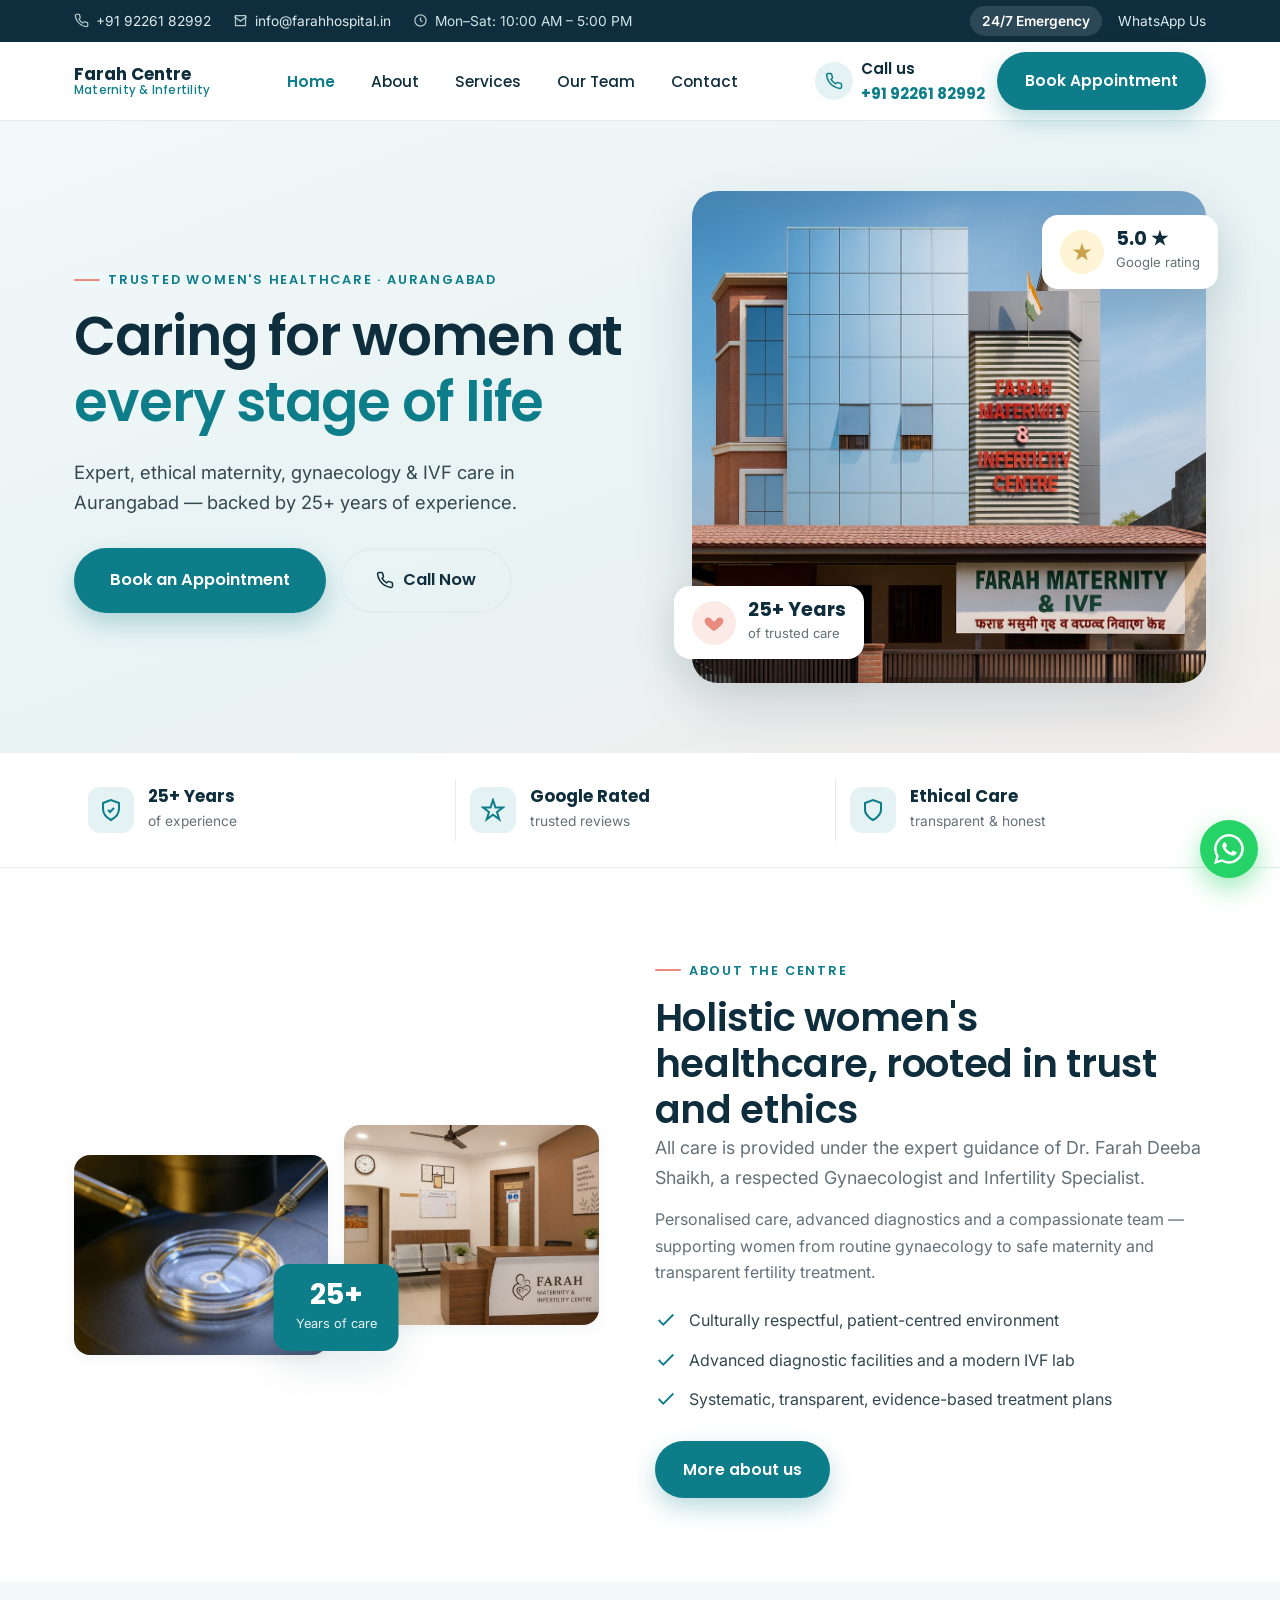
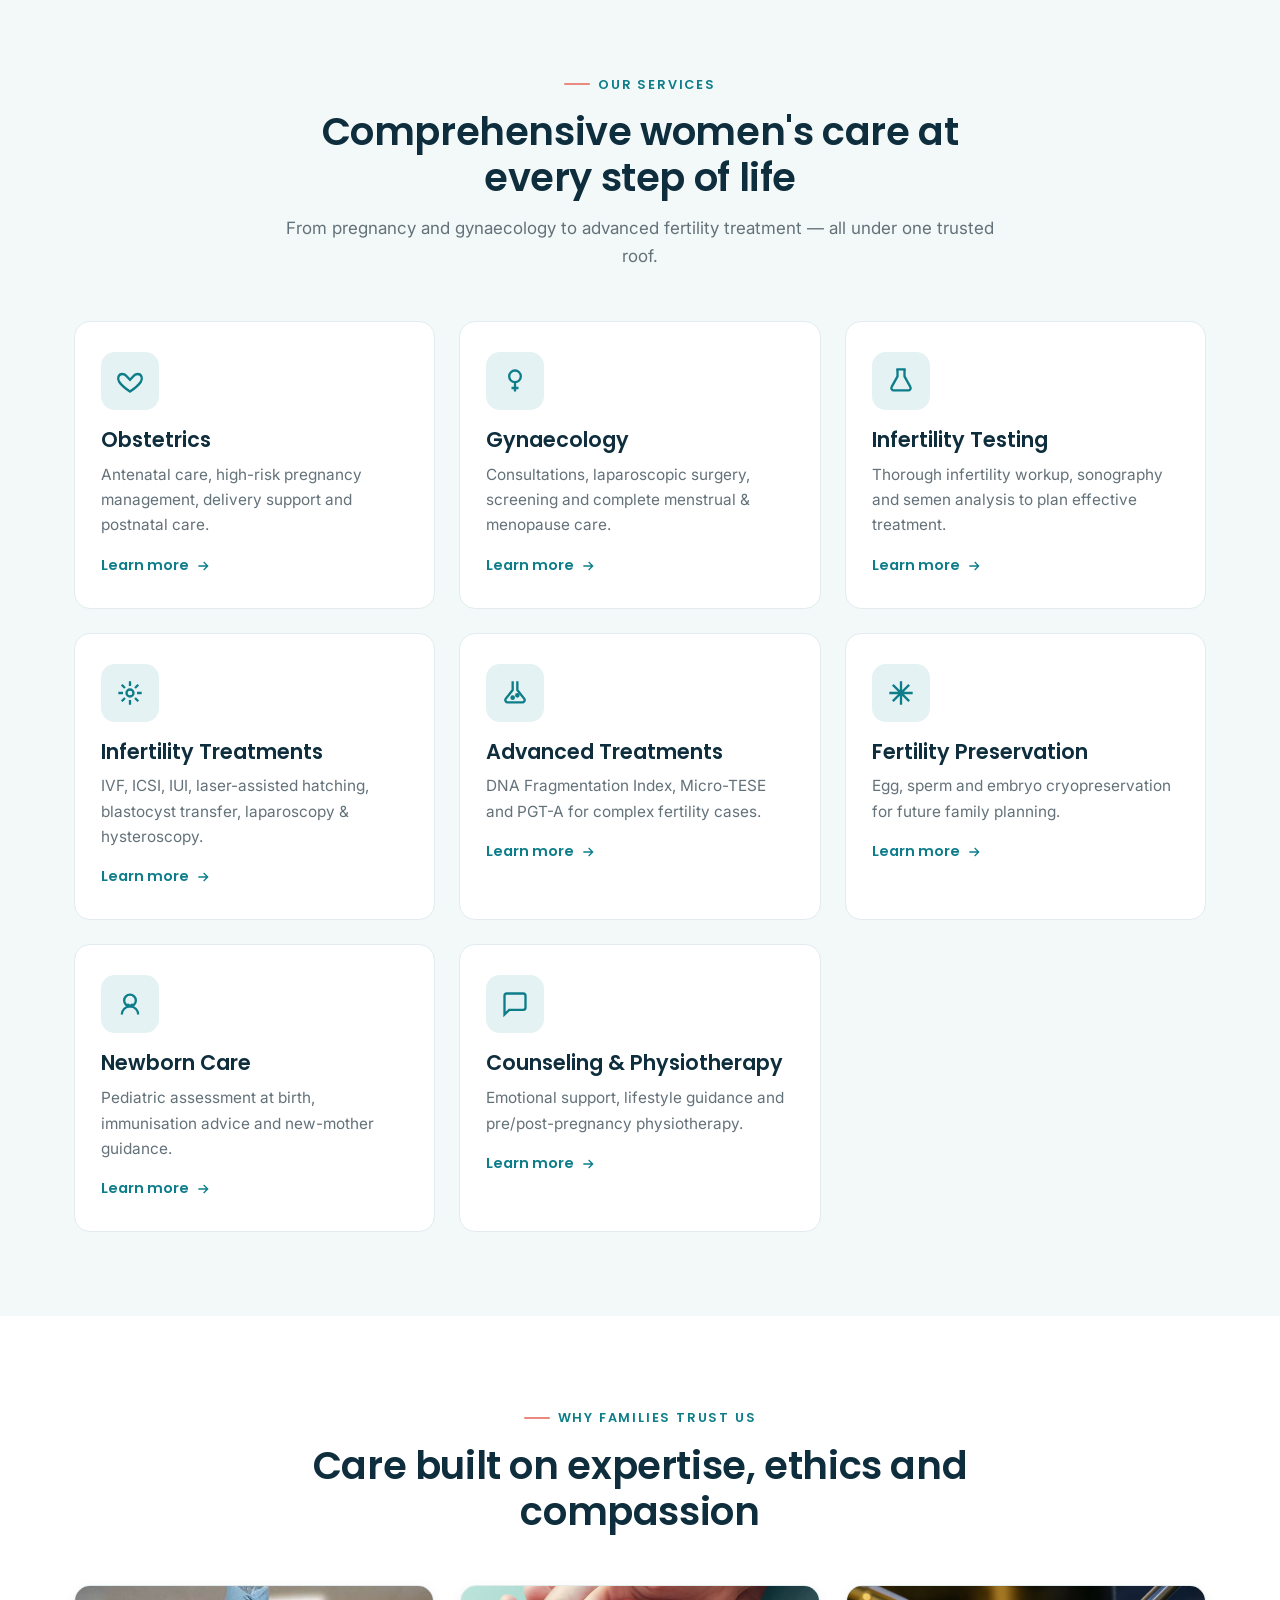
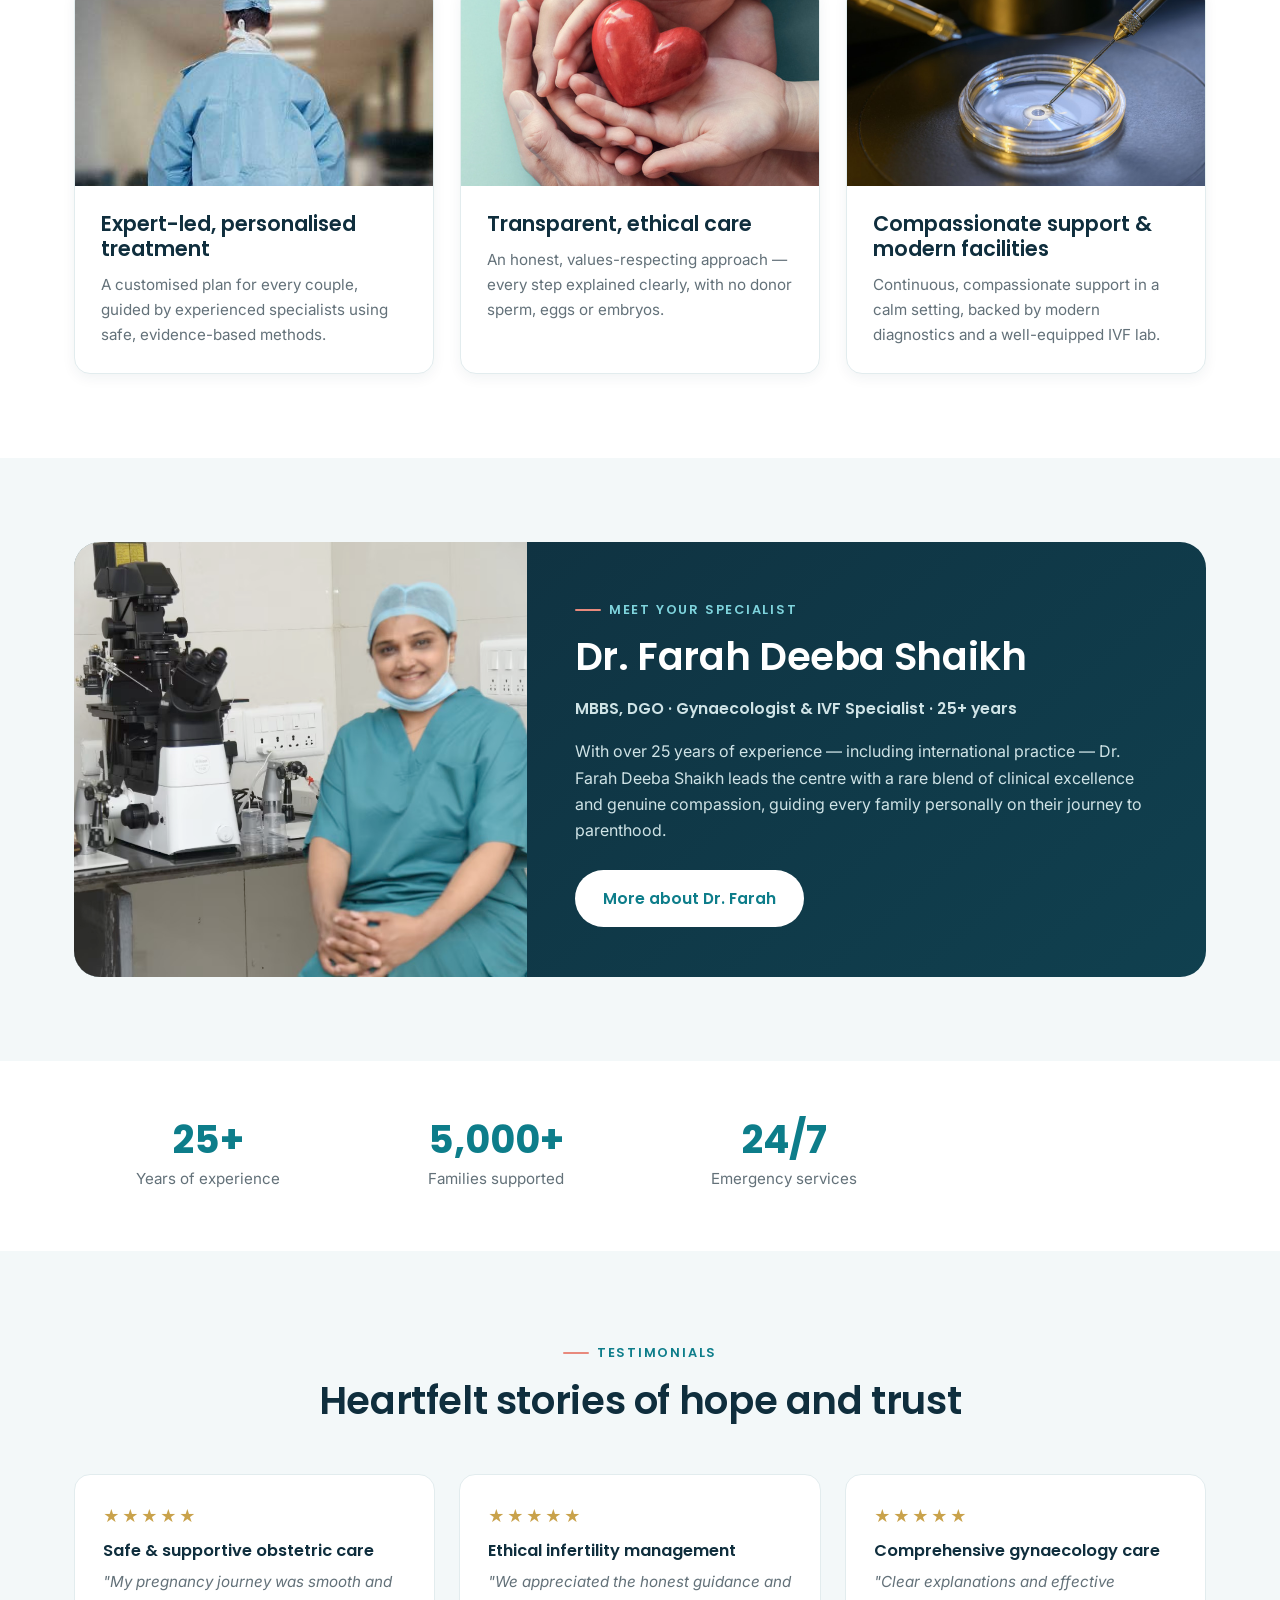
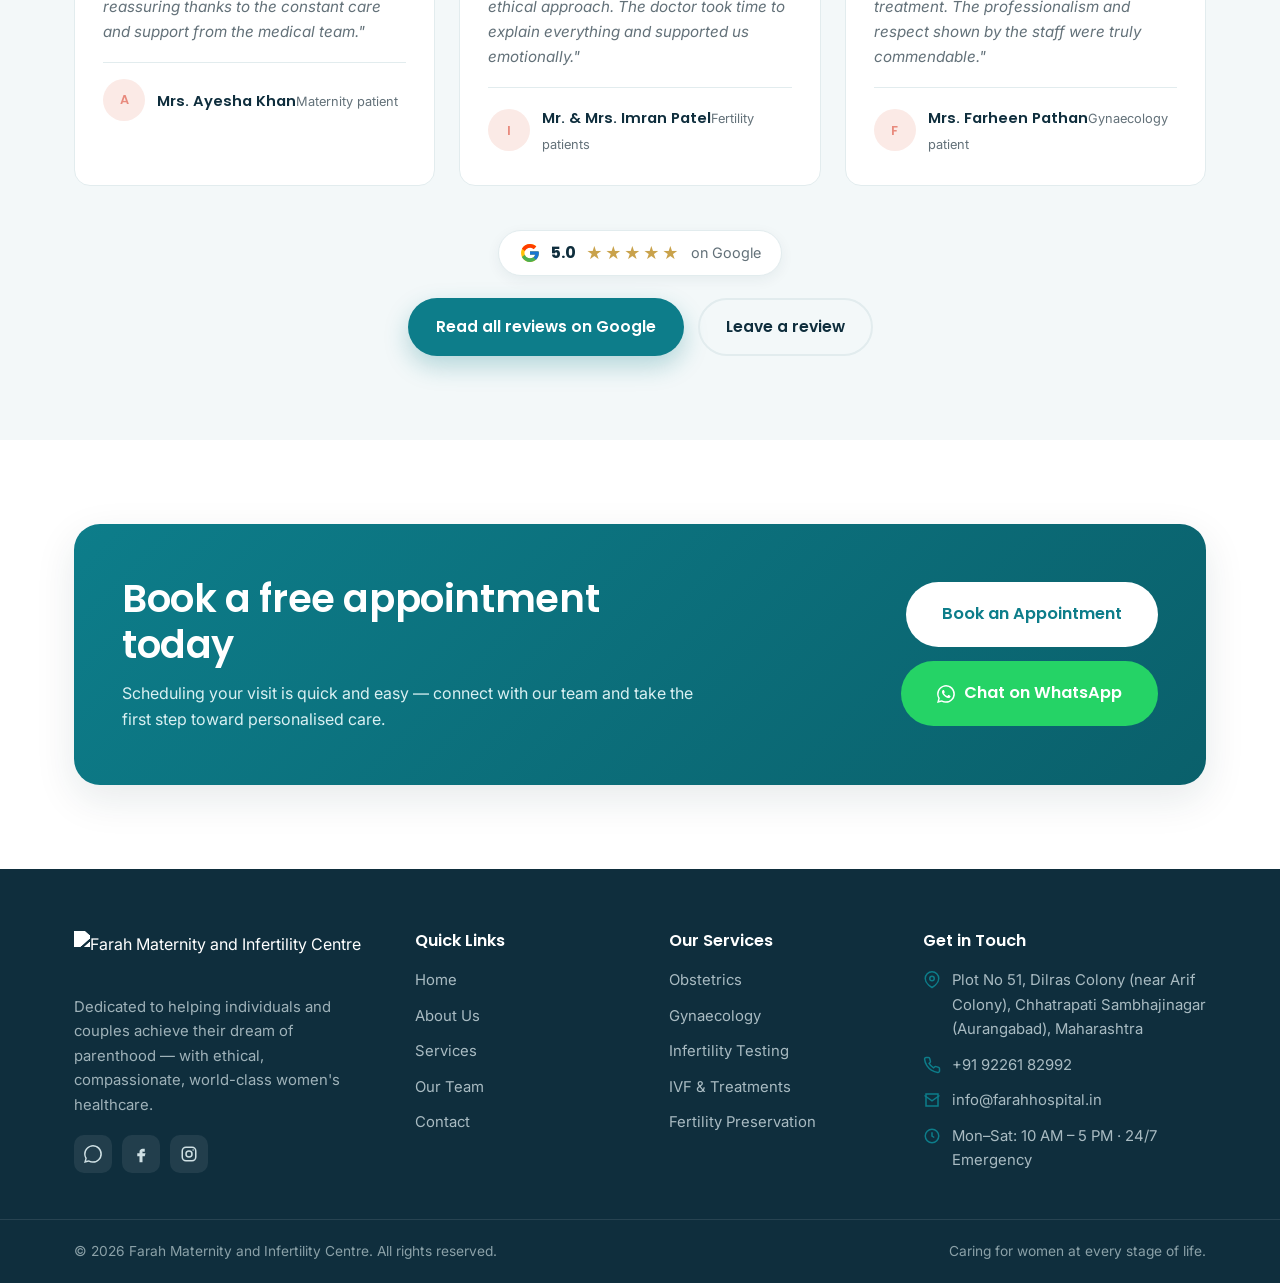
==== demo/farahhospital/index.html @ 620653d8 "edit-demo/farahhospital: fix wrong phone number" ====
<!DOCTYPE html>
<html lang="en">
<head>
<meta charset="UTF-8">
<meta name="viewport" content="width=device-width, initial-scale=1.0">
<meta name="robots" content="noindex">
<title>Farah Maternity & Infertility Centre | IVF, Gynaecology & Maternity Care in Aurangabad</title>
<meta name="description" content="Compassionate, ethical women's healthcare in Chhatrapati Sambhajinagar (Aurangabad). 25+ years of expertise in obstetrics, gynaecology and IVF/infertility care under Dr. Farah Deeba Shaikh.">
<meta name="keywords" content="IVF Aurangabad, infertility treatment Aurangabad, gynaecologist Chhatrapati Sambhajinagar, maternity hospital Aurangabad, Dr Farah Deeba Shaikh, ICSI, IUI, fertility centre">
<meta name="author" content="Farah Maternity and Infertility Centre">
<meta property="og:title" content="Farah Maternity & Infertility Centre — Aurangabad">
<meta property="og:description" content="Ethical, expert-led maternity, gynaecology and IVF care. 25+ years of trusted women's healthcare.">
<meta property="og:type" content="website">
<link rel="preconnect" href="https://fonts.googleapis.com">
<link rel="preconnect" href="https://fonts.gstatic.com" crossorigin>
<link href="https://fonts.googleapis.com/css2?family=Poppins:wght@400;500;600;700&family=Inter:wght@400;500;600&display=swap" rel="stylesheet">
<link rel="stylesheet" href="styles.css">
</head>
<body>

<!-- ============ TOP CONTACT BAR ============ -->
<div class="topbar">
  <div class="container">
    <div class="tb-left">
      <span class="always tb-phone">
        <svg class="tb-ico" viewBox="0 0 24 24" fill="none" stroke="currentColor" stroke-width="2"><path d="M22 16.92v3a2 2 0 0 1-2.18 2 19.79 19.79 0 0 1-8.63-3.07 19.5 19.5 0 0 1-6-6 19.79 19.79 0 0 1-3.07-8.67A2 2 0 0 1 4.11 2h3a2 2 0 0 1 2 1.72c.13.96.36 1.9.7 2.81a2 2 0 0 1-.45 2.11L8.09 9.91a16 16 0 0 0 6 6l1.27-1.27a2 2 0 0 1 2.11-.45c.91.34 1.85.57 2.81.7A2 2 0 0 1 22 16.92z"/></svg>
        <a href="tel:+919226582992">+91 92261 82992</a>
      </span>
      <span class="tb-email">
        <svg class="tb-ico" viewBox="0 0 24 24" fill="none" stroke="currentColor" stroke-width="2"><path d="M4 4h16v16H4z"/><path d="m22 6-10 7L2 6"/></svg>
        <a href="mailto:info@farahhospital.in">info@farahhospital.in</a>
      </span>
      <span class="tb-hours">
        <svg class="tb-ico" viewBox="0 0 24 24" fill="none" stroke="currentColor" stroke-width="2"><circle cx="12" cy="12" r="9"/><path d="M12 7v5l3 2"/></svg>
        Mon–Sat: 10:00 AM – 5:00 PM
      </span>
    </div>
    <div class="tb-right">
      <span class="pill">24/7 Emergency</span>
      <a href="https://wa.me/919226582992" target="_blank" rel="noopener">WhatsApp Us</a>
    </div>
  </div>
</div>

<!-- ============ HEADER ============ -->
<header class="site-header">
  <div class="container nav">
    <a href="index.html" class="brand">
      <!-- <img src="https://www.farahhospital.in/images/logo.png" alt="Farah Maternity and Infertility Centre logo"> -->
      <span class="brand-txt">Farah Centre<small>Maternity &amp; Infertility</small></span>
    </a>
    <ul class="nav-links">
      <li><a href="index.html" class="active">Home</a></li>
      <li><a href="about.html">About</a></li>
      <li><a href="services.html">Services</a></li>
      <li><a href="team.html">Our Team</a></li>
      <li><a href="contact.html">Contact</a></li>
    </ul>
    <div class="nav-cta">
      <a href="tel:+919226582992" class="nav-call">
        <span class="ph"><svg viewBox="0 0 24 24" fill="none" stroke="currentColor" stroke-width="2"><path d="M22 16.92v3a2 2 0 0 1-2.18 2 19.79 19.79 0 0 1-8.63-3.07 19.5 19.5 0 0 1-6-6 19.79 19.79 0 0 1-3.07-8.67A2 2 0 0 1 4.11 2h3a2 2 0 0 1 2 1.72c.13.96.36 1.9.7 2.81a2 2 0 0 1-.45 2.11L8.09 9.91a16 16 0 0 0 6 6l1.27-1.27a2 2 0 0 1 2.11-.45c.91.34 1.85.57 2.81.7A2 2 0 0 1 22 16.92z"/></svg></span>
        <span class="label">Call us<br><strong style="color:var(--teal)">+91 92261 82992</strong></span>
      </a>
      <a href="contact.html#appointment" class="btn btn-primary">Book Appointment</a>
      <button class="nav-toggle" aria-label="Open menu"><span></span><img src="images/hanburger.png" alt="" srcset=""><span></span><span></span></button>
    </div>
  </div>
</header>
<div class="nav-overlay"></div>

<!-- ============ HERO ============ -->
<section class="hero">
  <div class="container">
    <div class="hero-copy">
      <span class="eyebrow">Trusted Women's Healthcare · Aurangabad</span>
      <h1>Caring for women at <span>every stage of life</span></h1>
      <p>Expert, ethical maternity, gynaecology &amp; IVF care in Aurangabad — backed by 25+ years of experience.</p>
      <div class="hero-cta">
        <a href="contact.html#appointment" class="btn btn-primary btn-lg">Book an Appointment</a>
        <a href="tel:+919226582992" class="btn btn-ghost btn-lg">
          <svg viewBox="0 0 24 24" width="18" height="18" fill="none" stroke="currentColor" stroke-width="2"><path d="M22 16.92v3a2 2 0 0 1-2.18 2 19.79 19.79 0 0 1-8.63-3.07 19.5 19.5 0 0 1-6-6 19.79 19.79 0 0 1-3.07-8.67A2 2 0 0 1 4.11 2h3a2 2 0 0 1 2 1.72c.13.96.36 1.9.7 2.81a2 2 0 0 1-.45 2.11L8.09 9.91a16 16 0 0 0 6 6l1.27-1.27a2 2 0 0 1 2.11-.45c.91.34 1.85.57 2.81.7A2 2 0 0 1 22 16.92z"/></svg>
          Call Now
        </a>
      </div>
    </div>
    <div class="hero-figure">
      <img src="images/location.png" alt="Caring medical team at Farah Maternity and Infertility Centre">
      <div class="hero-badge b1">
        <span class="hb-ico"><svg viewBox="0 0 24 24" width="22" height="22" fill="currentColor"><path d="M12 21s-6.7-4.35-9.33-8.36C.9 9.78 2.07 6 5.4 6c1.94 0 3.2 1.1 3.95 2.13L12 11l2.65-2.87C15.4 7.1 16.66 6 18.6 6c3.33 0 4.5 3.78 2.73 6.64C18.7 16.65 12 21 12 21z"/></svg></span>
        <div><strong>25+ Years</strong><small>of trusted care</small></div>
      </div>
      <div class="hero-badge b2">
        <span class="hb-ico" style="background:#fff5d6;color:var(--gold)"><svg viewBox="0 0 24 24" width="22" height="22" fill="currentColor"><path d="M12 2l2.4 7.4H22l-6 4.6 2.3 7.4-6.3-4.6L5.7 21.4 8 14 2 9.4h7.6z"/></svg></span>
        <div><strong>5.0 ★</strong><small>Google rating</small></div>
      </div>
    </div>
  </div>
</section>

<!-- ============ TRUST STRIP ============ -->
<section class="trust">
  <div class="container">
    <div class="trust-item">
      <span class="ti-ico"><svg viewBox="0 0 24 24" fill="none" stroke="currentColor" stroke-width="2"><path d="M12 2 4 5v6c0 5 3.4 8.5 8 11 4.6-2.5 8-6 8-11V5z"/><path d="m9 12 2 2 4-4"/></svg></span>
      <div><strong>25+ Years</strong><span>of experience</span></div>
    </div>
    <div class="trust-item">
      <span class="ti-ico"><svg viewBox="0 0 24 24" fill="none" stroke="currentColor" stroke-width="2"><path d="M12 2l2.4 7.4H22l-6 4.6 2.3 7.4-6.3-4.6L5.7 21.4 8 14 2 9.4h7.6z"/></svg></span>
      <div><strong>Google Rated</strong><span>trusted reviews</span></div>
    </div>
    <div class="trust-item">
      <span class="ti-ico"><svg viewBox="0 0 24 24" fill="none" stroke="currentColor" stroke-width="2"><path d="M12 22s8-4 8-10V5l-8-3-8 3v7c0 6 8 10 8 10z"/></svg></span>
      <div><strong>Ethical Care</strong><span>transparent &amp; honest</span></div>
    </div>
  </div>
</section>

<!-- ============ ABOUT SNIPPET ============ -->
<section class="section">
  <div class="container about-grid">
    <div class="about-media">
      <img src="images/lab.jpg" alt="Modern facilities at Farah Centre">
      <img src="images/frontdesk.png" alt="Consultation at Farah Centre">
      <div class="exp-chip"><strong>25+</strong><span>Years of care</span></div>
    </div>
    <div class="about-copy">
      <span class="eyebrow">About the Centre</span>
      <h2>Holistic women's healthcare, rooted in trust and ethics</h2>
      <p class="lead">All care is provided under the expert guidance of Dr. Farah Deeba Shaikh, a respected Gynaecologist and Infertility Specialist.</p>
      <p style="margin-top:14px;color:var(--muted)">Personalised care, advanced diagnostics and a compassionate team — supporting women from routine gynaecology to safe maternity and transparent fertility treatment.</p>
      <ul class="check-list">
        <li><svg viewBox="0 0 24 24" fill="none" stroke="currentColor" stroke-width="2"><path d="m20 6-11 11-5-5"/></svg> Culturally respectful, patient-centred environment</li>
        <li><svg viewBox="0 0 24 24" fill="none" stroke="currentColor" stroke-width="2"><path d="m20 6-11 11-5-5"/></svg> Advanced diagnostic facilities and a modern IVF lab</li>
        <li><svg viewBox="0 0 24 24" fill="none" stroke="currentColor" stroke-width="2"><path d="m20 6-11 11-5-5"/></svg> Systematic, transparent, evidence-based treatment plans</li>
      </ul>
      <a href="about.html" class="btn btn-primary">More about us</a>
    </div>
  </div>
</section>

<!-- ============ SERVICES OVERVIEW ============ -->
<section class="section soft">
  <div class="container">
    <div class="section-head center">
      <span class="eyebrow center">Our Services</span>
      <h2>Comprehensive women's care at every step of life</h2>
      <p>From pregnancy and gynaecology to advanced fertility treatment — all under one trusted roof.</p>
    </div>
    <div class="cards services-cards">
      <a class="card" href="services.html#obstetrics">
        <span class="c-ico"><svg viewBox="0 0 24 24" fill="none" stroke="currentColor" stroke-width="2"><path d="M12 21s-6.7-4.35-9.33-8.36C.9 9.78 2.07 6 5.4 6c1.94 0 3.2 1.1 3.95 2.13L12 11l2.65-2.87C15.4 7.1 16.66 6 18.6 6c3.33 0 4.5 3.78 2.73 6.64C18.7 16.65 12 21 12 21z"/></svg></span>
        <h3>Obstetrics</h3>
        <p>Antenatal care, high-risk pregnancy management, delivery support and postnatal care.</p>
        <span class="c-link">Learn more <svg viewBox="0 0 24 24" fill="none" stroke="currentColor" stroke-width="2"><path d="M5 12h14M13 6l6 6-6 6"/></svg></span>
      </a>
      <a class="card" href="services.html#gynaecology">
        <span class="c-ico"><svg viewBox="0 0 24 24" fill="none" stroke="currentColor" stroke-width="2"><circle cx="12" cy="8" r="5"/><path d="M12 13v8M9 18h6"/></svg></span>
        <h3>Gynaecology</h3>
        <p>Consultations, laparoscopic surgery, screening and complete menstrual &amp; menopause care.</p>
        <span class="c-link">Learn more <svg viewBox="0 0 24 24" fill="none" stroke="currentColor" stroke-width="2"><path d="M5 12h14M13 6l6 6-6 6"/></svg></span>
      </a>
      <a class="card" href="services.html#testing">
        <span class="c-ico"><svg viewBox="0 0 24 24" fill="none" stroke="currentColor" stroke-width="2"><path d="M9 2v6l-5 9a2 2 0 0 0 2 3h12a2 2 0 0 0 2-3l-5-9V2"/><path d="M8 2h8"/></svg></span>
        <h3>Infertility Testing</h3>
        <p>Thorough infertility workup, sonography and semen analysis to plan effective treatment.</p>
        <span class="c-link">Learn more <svg viewBox="0 0 24 24" fill="none" stroke="currentColor" stroke-width="2"><path d="M5 12h14M13 6l6 6-6 6"/></svg></span>
      </a>
      <a class="card" href="services.html#treatments">
        <span class="c-ico"><svg viewBox="0 0 24 24" fill="none" stroke="currentColor" stroke-width="2"><circle cx="12" cy="12" r="3"/><path d="M12 2v4M12 18v4M4.9 4.9l2.8 2.8M16.3 16.3l2.8 2.8M2 12h4M18 12h4M4.9 19.1l2.8-2.8M16.3 7.7l2.8-2.8"/></svg></span>
        <h3>Infertility Treatments</h3>
        <p>IVF, ICSI, IUI, laser-assisted hatching, blastocyst transfer, laparoscopy &amp; hysteroscopy.</p>
        <span class="c-link">Learn more <svg viewBox="0 0 24 24" fill="none" stroke="currentColor" stroke-width="2"><path d="M5 12h14M13 6l6 6-6 6"/></svg></span>
      </a>
      <a class="card" href="services.html#advanced">
        <span class="c-ico"><svg viewBox="0 0 24 24" fill="none" stroke="currentColor" stroke-width="2"><path d="M10 2v7.5L4 17a2 2 0 0 0 2 3h12a2 2 0 0 0 2-3l-6-7.5V2"/><circle cx="14" cy="14" r="1"/><circle cx="10" cy="16" r="1"/></svg></span>
        <h3>Advanced Treatments</h3>
        <p>DNA Fragmentation Index, Micro-TESE and PGT-A for complex fertility cases.</p>
        <span class="c-link">Learn more <svg viewBox="0 0 24 24" fill="none" stroke="currentColor" stroke-width="2"><path d="M5 12h14M13 6l6 6-6 6"/></svg></span>
      </a>
      <a class="card" href="services.html#preservation">
        <span class="c-ico"><svg viewBox="0 0 24 24" fill="none" stroke="currentColor" stroke-width="2"><path d="M12 2v20M2 12h20M5 5l14 14M19 5 5 19"/></svg></span>
        <h3>Fertility Preservation</h3>
        <p>Egg, sperm and embryo cryopreservation for future family planning.</p>
        <span class="c-link">Learn more <svg viewBox="0 0 24 24" fill="none" stroke="currentColor" stroke-width="2"><path d="M5 12h14M13 6l6 6-6 6"/></svg></span>
      </a>
      <a class="card" href="services.html#newborn">
        <span class="c-ico"><svg viewBox="0 0 24 24" fill="none" stroke="currentColor" stroke-width="2"><circle cx="12" cy="9" r="5"/><path d="M9 9h.01M15 9h.01M9.5 12a3 3 0 0 0 5 0M5 21a7 7 0 0 1 14 0"/></svg></span>
        <h3>Newborn Care</h3>
        <p>Pediatric assessment at birth, immunisation advice and new-mother guidance.</p>
        <span class="c-link">Learn more <svg viewBox="0 0 24 24" fill="none" stroke="currentColor" stroke-width="2"><path d="M5 12h14M13 6l6 6-6 6"/></svg></span>
      </a>
      <a class="card" href="services.html#counseling">
        <span class="c-ico"><svg viewBox="0 0 24 24" fill="none" stroke="currentColor" stroke-width="2"><path d="M21 15a2 2 0 0 1-2 2H7l-4 4V5a2 2 0 0 1 2-2h14a2 2 0 0 1 2 2z"/></svg></span>
        <h3>Counseling &amp; Physiotherapy</h3>
        <p>Emotional support, lifestyle guidance and pre/post-pregnancy physiotherapy.</p>
        <span class="c-link">Learn more <svg viewBox="0 0 24 24" fill="none" stroke="currentColor" stroke-width="2"><path d="M5 12h14M13 6l6 6-6 6"/></svg></span>
      </a>
    </div>
  </div>
</section>

<!-- ============ WHY CHOOSE US ============ -->
<section class="section">
  <div class="container">
    <div class="section-head center">
      <span class="eyebrow center">Why Families Trust Us</span>
      <h2>Care built on expertise, ethics and compassion</h2>
    </div>
    <div class="why-grid">
      <div class="why-card">
        <img src="images/professional.jpg" alt="Personalised consultation">
        <div class="wc-body">
          <h3>Expert-led, personalised treatment</h3>
          <p>A customised plan for every couple, guided by experienced specialists using safe, evidence-based methods.</p>
        </div>
      </div>
      <div class="why-card">
        <img src="images/ethics.jpeg" alt="Transparent fertility care">
        <div class="wc-body">
          <h3>Transparent, ethical care</h3>
          <p>An honest, values-respecting approach — every step explained clearly, with no donor sperm, eggs or embryos.</p>
        </div>
      </div>
      <div class="why-card">
        <img src="images/lab.jpg" alt="Compassionate support">
        <div class="wc-body">
          <h3>Compassionate support &amp; modern facilities</h3>
          <p>Continuous, compassionate support in a calm setting, backed by modern diagnostics and a well-equipped IVF lab.</p>
        </div>
      </div>
    </div>
  </div>
</section>

<!-- ============ DOCTOR HIGHLIGHT ============ -->
<section class="section soft doctor-section">
  <div class="container">
    <div class="doctor">
      <div class="doctor-grid">
        <div class="doctor-photo">
          <img src="images/dr-farah.jpg" alt="Dr. Farah Deeba Shaikh">
        </div>
        <div class="doctor-body">
          <span class="eyebrow">Meet Your Specialist</span>
          <h2>Dr. Farah Deeba Shaikh</h2>
          <p class="doc-creds-line">MBBS, DGO · Gynaecologist &amp; IVF Specialist · 25+ years</p>
          <p>With over 25 years of experience — including international practice — Dr. Farah Deeba Shaikh leads the centre with a rare blend of clinical excellence and genuine compassion, guiding every family personally on their journey to parenthood.</p>
          <div style="margin-top:26px"><a href="about.html#dr-farah" class="btn btn-white">More about Dr. Farah</a></div>
        </div>
      </div>
    </div>
  </div>
</section>

<!-- ============ STATS ============ -->
<section class="section tight">
  <div class="container">
    <div class="stats">
      <div class="stat"><strong>25+</strong><span>Years of experience</span></div>
      <div class="stat"><strong>5,000+</strong><span>Families supported</span></div>
      <div class="stat"><strong>24/7</strong><span>Emergency services</span></div>
    </div>
  </div>
</section>

<!-- ============ TESTIMONIALS ============ -->
<section class="section soft">
  <div class="container">
    <div class="section-head center">
      <span class="eyebrow center">Testimonials</span>
      <h2>Heartfelt stories of hope and trust</h2>
    </div>
    <div class="tst-grid">
      <div class="tst">
        <div class="stars">★★★★★</div>
        <h4>Safe &amp; supportive obstetric care</h4>
        <p>"My pregnancy journey was smooth and reassuring thanks to the constant care and support from the medical team."</p>
        <div class="who"><span class="av">A</span><div><b>Mrs. Ayesha Khan</b><span>Maternity patient</span></div></div>
      </div>
      <div class="tst">
        <div class="stars">★★★★★</div>
        <h4>Ethical infertility management</h4>
        <p>"We appreciated the honest guidance and ethical approach. The doctor took time to explain everything and supported us emotionally."</p>
        <div class="who"><span class="av">I</span><div><b>Mr. &amp; Mrs. Imran Patel</b><span>Fertility patients</span></div></div>
      </div>
      <div class="tst">
        <div class="stars">★★★★★</div>
        <h4>Comprehensive gynaecology care</h4>
        <p>"Clear explanations and effective treatment. The professionalism and respect shown by the staff were truly commendable."</p>
        <div class="who"><span class="av">F</span><div><b>Mrs. Farheen Pathan</b><span>Gynaecology patient</span></div></div>
      </div>
    </div>
    <div class="reviews-cta">
      <div class="g-badge">
        <svg viewBox="0 0 48 48" width="22" height="22" aria-hidden="true"><path fill="#FFC107" d="M43.6 20.5H42V20H24v8h11.3c-1.6 4.7-6.1 8-11.3 8-6.6 0-12-5.4-12-12s5.4-12 12-12c3.1 0 5.9 1.2 8 3.1l5.7-5.7C34 6.5 29.3 4.5 24 4.5 13.2 4.5 4.5 13.2 4.5 24S13.2 43.5 24 43.5 43.5 34.8 43.5 24c0-1.2-.1-2.4-.4-3.5z"/><path fill="#FF3D00" d="m6.3 14.7 6.6 4.8C14.7 16 19 12.5 24 12.5c3.1 0 5.9 1.2 8 3.1l5.7-5.7C34 6.5 29.3 4.5 24 4.5c-7.5 0-14 4.3-17.7 10.2z"/><path fill="#4CAF50" d="M24 43.5c5.2 0 9.9-2 13.4-5.2l-6.2-5.2c-2 1.5-4.6 2.4-7.2 2.4-5.2 0-9.6-3.3-11.3-7.9l-6.5 5C9.8 39.1 16.3 43.5 24 43.5z"/><path fill="#1976D2" d="M43.6 20.5H42V20H24v8h11.3c-.8 2.3-2.2 4.2-4.1 5.6l6.2 5.2C36.9 39 43.5 34 43.5 24c0-1.2-.1-2.4-.4-3.5z"/></svg>
        <span class="g-rate">5.0</span>
        <span class="g-stars">★★★★★</span>
        <span class="g-on">on Google</span>
      </div>
      <div class="reviews-btns">
        <a href="https://share.google/lVhhcCoQJOr2v8ozx" target="_blank" rel="noopener" class="btn btn-primary">Read all reviews on Google</a>
        <a href="https://share.google/lVhhcCoQJOr2v8ozx" target="_blank" rel="noopener" class="btn btn-ghost">Leave a review</a>
      </div>
    </div>
  </div>
</section>

<!-- ============ CTA BAND ============ -->
<section class="section">
  <div class="container">
    <div class="cta-band">
      <div>
        <h2>Book a free appointment today</h2>
        <p>Scheduling your visit is quick and easy — connect with our team and take the first step toward personalised care.</p>
      </div>
      <div class="cta-actions">
        <a href="contact.html#appointment" class="btn btn-white btn-lg">Book an Appointment</a>
        <a href="https://wa.me/919226582992" target="_blank" rel="noopener" class="btn btn-wa btn-lg">
          <svg viewBox="0 0 24 24" width="18" height="18" fill="currentColor"><path d="M.06 24l1.68-6.14a11.86 11.86 0 1 1 4.42 4.36zm6.6-3.8c1.62.96 3.16 1.54 5.27 1.54a9.86 9.86 0 1 0-9.86-9.86c0 2.21.65 3.86 1.74 5.6l-.99 3.62z"/><path fill="#fff" d="M9.5 7.3c-.2-.46-.42-.47-.62-.48h-.53c-.18 0-.48.07-.73.34s-.96.94-.96 2.3.99 2.66 1.12 2.85 1.93 3.09 4.78 4.21c2.37.93 2.85.75 3.37.7s1.66-.68 1.9-1.33.24-1.22.17-1.33-.26-.2-.55-.34-1.66-.82-1.92-.91-.45-.14-.64.14-.73.91-.9 1.1-.33.2-.62.07a7.86 7.86 0 0 1-2.3-1.42 8.6 8.6 0 0 1-1.6-1.98c-.17-.29 0-.44.13-.59s.29-.33.44-.5.19-.29.29-.48.05-.36-.02-.5-.64-1.58-.9-2.16z"/></svg>
          Chat on WhatsApp
        </a>
      </div>
    </div>
  </div>
</section>

<!-- ============ FOOTER ============ -->
<footer class="site-footer">
  <div class="container">
    <div class="foot-grid">
      <div class="foot-brand">
        <img src="https://www.farahhospital.in/images/logo.png" alt="Farah Maternity and Infertility Centre">
        <p>Dedicated to helping individuals and couples achieve their dream of parenthood — with ethical, compassionate, world-class women's healthcare.</p>
        <div class="foot-social">
          <a href="https://wa.me/919226582992" target="_blank" rel="noopener" aria-label="WhatsApp"><svg viewBox="0 0 24 24" fill="currentColor"><path d="M.06 24l1.68-6.14a11.86 11.86 0 1 1 4.42 4.36zm6.6-3.8c1.62.96 3.16 1.54 5.27 1.54a9.86 9.86 0 1 0-9.86-9.86c0 2.21.65 3.86 1.74 5.6l-.99 3.62z"/></svg></a>
          <a href="#" aria-label="Facebook"><svg viewBox="0 0 24 24" fill="currentColor"><path d="M14 9h3V5h-3c-2.2 0-4 1.8-4 4v2H7v4h3v8h4v-8h3l1-4h-4V9c0-.6.4-1 1-1z"/></svg></a>
          <a href="#" aria-label="Instagram"><svg viewBox="0 0 24 24" fill="none" stroke="currentColor" stroke-width="2"><rect x="3" y="3" width="18" height="18" rx="5"/><circle cx="12" cy="12" r="4"/><circle cx="17.5" cy="6.5" r="1" fill="currentColor" stroke="none"/></svg></a>
        </div>
      </div>
      <div class="foot-col">
        <h4>Quick Links</h4>
        <ul>
          <li><a href="index.html">Home</a></li>
          <li><a href="about.html">About Us</a></li>
          <li><a href="services.html">Services</a></li>
          <li><a href="team.html">Our Team</a></li>
          <li><a href="contact.html">Contact</a></li>
        </ul>
      </div>
      <div class="foot-col">
        <h4>Our Services</h4>
        <ul>
          <li><a href="services.html#obstetrics">Obstetrics</a></li>
          <li><a href="services.html#gynaecology">Gynaecology</a></li>
          <li><a href="services.html#testing">Infertility Testing</a></li>
          <li><a href="services.html#treatments">IVF &amp; Treatments</a></li>
          <li><a href="services.html#preservation">Fertility Preservation</a></li>
        </ul>
      </div>
      <div class="foot-col">
        <h4>Get in Touch</h4>
        <ul class="foot-contact">
          <li><svg viewBox="0 0 24 24" fill="none" stroke="currentColor" stroke-width="2"><path d="M21 10c0 7-9 12-9 12s-9-5-9-12a9 9 0 0 1 18 0z"/><circle cx="12" cy="10" r="3"/></svg> Plot No 51, Dilras Colony (near Arif Colony), Chhatrapati Sambhajinagar (Aurangabad), Maharashtra</li>
          <li><svg viewBox="0 0 24 24" fill="none" stroke="currentColor" stroke-width="2"><path d="M22 16.92v3a2 2 0 0 1-2.18 2 19.79 19.79 0 0 1-8.63-3.07 19.5 19.5 0 0 1-6-6 19.79 19.79 0 0 1-3.07-8.67A2 2 0 0 1 4.11 2h3a2 2 0 0 1 2 1.72c.13.96.36 1.9.7 2.81a2 2 0 0 1-.45 2.11L8.09 9.91a16 16 0 0 0 6 6l1.27-1.27a2 2 0 0 1 2.11-.45c.91.34 1.85.57 2.81.7A2 2 0 0 1 22 16.92z"/></svg> <a href="tel:+919226582992">+91 92261 82992</a></li>
          <li><svg viewBox="0 0 24 24" fill="none" stroke="currentColor" stroke-width="2"><path d="M4 4h16v16H4z"/><path d="m22 6-10 7L2 6"/></svg> <a href="mailto:info@farahhospital.in">info@farahhospital.in</a></li>
          <li><svg viewBox="0 0 24 24" fill="none" stroke="currentColor" stroke-width="2"><circle cx="12" cy="12" r="9"/><path d="M12 7v5l3 2"/></svg> Mon–Sat: 10 AM – 5 PM · 24/7 Emergency</li>
        </ul>
      </div>
    </div>
  </div>
  <div class="foot-bottom">
    <div class="container">
      <span>© <span id="year">2026</span> Farah Maternity and Infertility Centre. All rights reserved.</span>
      <span>Caring for women at every stage of life.</span>
    </div>
  </div>
</footer>

<!-- Floating WhatsApp -->
<a href="https://wa.me/919226582992" target="_blank" rel="noopener" class="wa-float" aria-label="Chat on WhatsApp">
  <svg viewBox="0 0 24 24" fill="currentColor"><path d="M.06 24l1.68-6.14a11.86 11.86 0 1 1 4.42 4.36zm6.6-3.8c1.62.96 3.16 1.54 5.27 1.54a9.86 9.86 0 1 0-9.86-9.86c0 2.21.65 3.86 1.74 5.6l-.99 3.62z"/><path fill="#fff" d="M9.5 7.3c-.2-.46-.42-.47-.62-.48h-.53c-.18 0-.48.07-.73.34s-.96.94-.96 2.3.99 2.66 1.12 2.85 1.93 3.09 4.78 4.21c2.37.93 2.85.75 3.37.7s1.66-.68 1.9-1.33.24-1.22.17-1.33-.26-.2-.55-.34-1.66-.82-1.92-.91-.45-.14-.64.14-.73.91-.9 1.1-.33.2-.62.07a7.86 7.86 0 0 1-2.3-1.42 8.6 8.6 0 0 1-1.6-1.98c-.17-.29 0-.44.13-.59s.29-.33.44-.5.19-.29.29-.48.05-.36-.02-.5-.64-1.58-.9-2.16z"/></svg>
</a>

<!-- Mobile sticky action bar -->
<nav class="mobile-bar" aria-label="Quick actions">
  <a class="mb-call" href="tel:+919226582992"><svg viewBox="0 0 24 24" fill="none" stroke="currentColor" stroke-width="2"><path d="M22 16.92v3a2 2 0 0 1-2.18 2 19.79 19.79 0 0 1-8.63-3.07 19.5 19.5 0 0 1-6-6 19.79 19.79 0 0 1-3.07-8.67A2 2 0 0 1 4.11 2h3a2 2 0 0 1 2 1.72c.13.96.36 1.9.7 2.81a2 2 0 0 1-.45 2.11L8.09 9.91a16 16 0 0 0 6 6l1.27-1.27a2 2 0 0 1 2.11-.45c.91.34 1.85.57 2.81.7A2 2 0 0 1 22 16.92z"/></svg>Call</a>
  <a class="mb-wa" href="https://wa.me/919226582992" target="_blank" rel="noopener"><svg viewBox="0 0 24 24" fill="currentColor"><path d="M.06 24l1.68-6.14a11.86 11.86 0 1 1 4.42 4.36zm6.6-3.8c1.62.96 3.16 1.54 5.27 1.54a9.86 9.86 0 1 0-9.86-9.86c0 2.21.65 3.86 1.74 5.6l-.99 3.62z"/></svg>WhatsApp</a>
  <a class="mb-book" href="contact.html#appointment"><svg viewBox="0 0 24 24" fill="none" stroke="currentColor" stroke-width="2"><rect x="3" y="4" width="18" height="18" rx="2"/><path d="M16 2v4M8 2v4M3 10h18"/></svg>Book</a>
</nav>
<script src="script.js"></script>
</body>
</html>
---- demo/farahhospital/styles.css ----
/* =====================================================================
   Farah Maternity & Infertility Centre — shared stylesheet
   Look: clean, trustworthy medical. Teal primary + soft rose accent,
   white / very-light backgrounds, generous whitespace.
   Fonts: Poppins (headings) + Inter (body) via Google Fonts.
   ===================================================================== */

:root{
  --teal:#0d7d8a;
  --teal-dark:#0a606b;
  --teal-soft:#e4f2f3;
  --navy:#0f2e3d;
  --ink:#33474f;
  --muted:#637179;
  --rose:#e88a7d;          /* warm accent — used sparingly */
  --rose-soft:#fbeae6;
  --gold:#c9a24b;
  --bg:#ffffff;
  --bg-soft:#f3f8f9;
  --line:#e2ecee;
  --white:#ffffff;
  --radius:16px;
  --radius-sm:12px;
  --radius-lg:26px;
  --shadow-sm:0 4px 14px rgba(15,46,61,.06);
  --shadow:0 14px 40px rgba(15,46,61,.10);
  --shadow-lg:0 24px 60px rgba(15,46,61,.14);
  --container:1180px;
  --ease:cubic-bezier(.22,.61,.36,1);
}

*{box-sizing:border-box;margin:0;padding:0}
html{scroll-behavior:smooth;scroll-padding-top:120px}
body{
  font-family:"Inter",system-ui,-apple-system,Segoe UI,Roboto,sans-serif;
  color:var(--ink);
  background:var(--bg);
  line-height:1.65;
  font-size:16px;
  -webkit-font-smoothing:antialiased;
}
img{max-width:100%;display:block}
a{color:inherit;text-decoration:none}
h1,h2,h3,h4,h5{font-family:"Poppins",sans-serif;color:var(--navy);line-height:1.2;font-weight:600}
h1{font-size:clamp(2.1rem,4.4vw,3.4rem);letter-spacing:-.02em}
h2{font-size:clamp(1.7rem,3vw,2.5rem);letter-spacing:-.01em}
h3{font-size:1.3rem}
p{color:var(--ink)}
.container{max-width:var(--container);margin:0 auto;padding:0 24px}
section{position:relative}

/* ---------- Utility ---------- */
.eyebrow{
  display:inline-flex;align-items:center;gap:8px;
  font-family:"Poppins",sans-serif;font-weight:600;font-size:.8rem;
  letter-spacing:.14em;text-transform:uppercase;color:var(--teal);
  margin-bottom:14px;
}
.eyebrow::before{content:"";width:26px;height:2px;background:var(--rose);border-radius:2px}
.eyebrow.center{justify-content:center}
.section{padding:84px 0}
.section.tight{padding:60px 0}
.section.soft{background:var(--bg-soft)}
.section-head{max-width:720px;margin:0 auto 50px}
.section-head.left{margin-left:0}
.section-head.center{text-align:center}
.section-head p{color:var(--muted);font-size:1.06rem;margin-top:14px}
.lead{font-size:1.12rem;color:var(--muted)}
.text-rose{color:var(--rose)}
.text-teal{color:var(--teal)}

/* ---------- Buttons ---------- */
.btn{
  display:inline-flex;align-items:center;justify-content:center;gap:9px;
  font-family:"Poppins",sans-serif;font-weight:600;font-size:.97rem;
  padding:14px 26px;border-radius:50px;border:2px solid transparent;
  cursor:pointer;transition:all .25s var(--ease);white-space:nowrap;
}
.btn-primary{background:var(--teal);color:#fff;box-shadow:0 10px 24px rgba(13,125,138,.28)}
.btn-primary:hover{background:var(--teal-dark);transform:translateY(-2px);box-shadow:0 14px 30px rgba(13,125,138,.36)}
.btn-ghost{background:transparent;color:var(--navy);border-color:var(--line)}
.btn-ghost:hover{border-color:var(--teal);color:var(--teal)}
.btn-white{background:#fff;color:var(--teal)}
.btn-white:hover{transform:translateY(-2px);box-shadow:var(--shadow)}
.btn-wa{background:#25d366;color:#fff}
.btn-wa:hover{background:#1eb455;transform:translateY(-2px)}
.btn-lg{padding:17px 34px;font-size:1.02rem}

/* ---------- Top contact bar ---------- */
.topbar{background:var(--navy);color:#cfe3e6;font-size:.86rem}
.topbar .container{display:flex;align-items:center;justify-content:space-between;gap:18px;height:42px}
.topbar a{color:#dbeaec;transition:color .2s}
.topbar a:hover{color:#fff}
.topbar .tb-left{display:flex;gap:22px;align-items:center;flex-wrap:wrap}
.topbar .tb-left span{display:inline-flex;align-items:center;gap:7px}
.topbar .tb-right{display:flex;gap:16px;align-items:center}
.topbar .tb-ico{width:15px;height:15px;opacity:.85;flex:none}
.topbar .pill{background:rgba(255,255,255,.12);padding:4px 12px;border-radius:50px;font-weight:600;color:#fff}

/* ---------- Header / nav ---------- */
.site-header{position:sticky;top:0;z-index:200;background:rgba(255,255,255,.96);backdrop-filter:saturate(160%) blur(8px);border-bottom:1px solid var(--line);transition:box-shadow .3s}
.site-header.scrolled{box-shadow:var(--shadow-sm)}
.nav{display:flex;align-items:center;justify-content:space-between;height:78px;gap:20px}
.brand{display:flex;align-items:center;gap:12px;flex:none}
.brand img{height:46px;width:auto}
.brand .brand-txt{font-family:"Poppins",sans-serif;font-weight:700;color:var(--navy);font-size:1.06rem;line-height:1.15}
.brand .brand-txt small{display:block;font-weight:500;font-size:.72rem;color:var(--teal);letter-spacing:.02em}
.nav-links{display:flex;align-items:center;gap:6px;list-style:none}
.nav-links a{
  font-family:"Poppins",sans-serif;font-weight:500;font-size:.96rem;color:var(--navy);
  padding:10px 15px;border-radius:10px;transition:all .2s;
}
.nav-links a:hover{background:var(--teal-soft);color:var(--teal-dark)}
.nav-links a.active{color:var(--teal);font-weight:600}
.nav-cta{display:flex;align-items:center;gap:12px;flex:none}
.nav-call{display:inline-flex;align-items:center;gap:8px;font-family:"Poppins",sans-serif;font-weight:600;color:var(--navy);font-size:.95rem}
.nav-call .ph{width:38px;height:38px;border-radius:50%;background:var(--teal-soft);display:grid;place-items:center;color:var(--teal)}
.nav-call .ph svg{width:18px;height:18px}
.nav-toggle{display:none;width:46px;height:46px;border:1px solid var(--line);background:#fff;border-radius:12px;cursor:pointer;align-items:center;justify-content:center;flex-direction:column;gap:5px}
.nav-toggle span{display:block;width:22px;height:2px;background:var(--navy);border-radius:2px;transition:.3s}
.nav-toggle.open span:nth-child(1){transform:translateY(7px) rotate(45deg)}
.nav-toggle.open span:nth-child(2){opacity:0}
.nav-toggle.open span:nth-child(3){transform:translateY(-7px) rotate(-45deg)}

/* ---------- Hero ---------- */
.hero{background:linear-gradient(160deg,#f3f8f9 0%,#e8f3f4 55%,#fbeae6 130%);overflow:hidden}
.hero .container{display:grid;grid-template-columns:1.05fr .95fr;gap:50px;align-items:center;padding-top:70px;padding-bottom:70px}
.hero h1 span{color:var(--teal)}
.hero p{font-size:1.15rem;color:var(--ink);max-width:540px;margin:22px 0 30px}
.hero-cta{display:flex;gap:14px;flex-wrap:wrap;align-items:center}
.hero-figure{position:relative}
.hero-figure img{border-radius:var(--radius-lg);box-shadow:var(--shadow-lg);width:100%;object-fit:cover}
.hero-badge{
  position:absolute;background:#fff;border-radius:var(--radius);box-shadow:var(--shadow);
  padding:14px 18px;display:flex;align-items:center;gap:12px;
}
.hero-badge .hb-ico{width:44px;height:44px;border-radius:50%;display:grid;place-items:center;background:var(--rose-soft);color:var(--rose);flex:none}
.hero-badge strong{display:block;font-family:"Poppins",sans-serif;color:var(--navy);font-size:1.2rem;line-height:1}
.hero-badge small{color:var(--muted);font-size:.82rem}
.hero-badge.b1{bottom:24px;left:-18px}
.hero-badge.b2{top:24px;right:-12px}

/* ---------- Trust strip ---------- */
.trust{background:#fff;border-bottom:1px solid var(--line)}
.trust .container{display:grid;grid-template-columns:repeat(4,1fr);gap:10px;padding-top:26px;padding-bottom:26px}
.trust-item{display:flex;align-items:center;gap:14px;padding:8px 14px}
.trust-item+.trust-item{border-left:1px solid var(--line)}
.trust-item .ti-ico{width:46px;height:46px;border-radius:12px;background:var(--teal-soft);color:var(--teal);display:grid;place-items:center;flex:none}
.trust-item .ti-ico svg{width:24px;height:24px}
.trust-item strong{display:block;font-family:"Poppins",sans-serif;color:var(--navy);font-size:1.05rem;line-height:1.15}
.trust-item span{font-size:.86rem;color:var(--muted)}

/* ---------- About snippet ---------- */
.about-grid{display:grid;grid-template-columns:1fr 1.05fr;gap:56px;align-items:center}
.about-media{position:relative;display:grid;grid-template-columns:1fr 1fr;gap:16px}
.about-media img{border-radius:var(--radius);box-shadow:var(--shadow-sm);height:100%;object-fit:cover;width:100%}
.about-media img:first-child{margin-top:30px}
.exp-chip{
  position:absolute;left:50%;bottom:-26px;transform:translateX(-50%);
  background:var(--teal);color:#fff;border-radius:var(--radius);padding:16px 22px;text-align:center;box-shadow:var(--shadow);
}
.exp-chip strong{font-family:"Poppins",sans-serif;font-size:1.8rem;display:block;line-height:1}
.exp-chip span{font-size:.8rem;opacity:.9}
.check-list{list-style:none;margin:22px 0 28px;display:grid;gap:13px}
.check-list li{display:flex;gap:12px;align-items:flex-start;color:var(--ink)}
.check-list li svg{width:22px;height:22px;color:var(--teal);flex:none;margin-top:2px}

/* ---------- Service cards ---------- */
.cards{display:grid;grid-template-columns:repeat(3,1fr);gap:24px}
.card{
  background:#fff;border:1px solid var(--line);border-radius:var(--radius);
  padding:30px 26px;transition:all .28s var(--ease);position:relative;overflow:hidden;
}
.card:hover{transform:translateY(-6px);box-shadow:var(--shadow);border-color:transparent}
.card .c-ico{width:58px;height:58px;border-radius:14px;background:var(--teal-soft);color:var(--teal);display:grid;place-items:center;margin-bottom:18px;transition:.28s}
.card:hover .c-ico{background:var(--teal);color:#fff}
.card .c-ico svg{width:28px;height:28px}
.card h3{margin-bottom:9px}
.card p{color:var(--muted);font-size:.96rem}
.card .c-link{display:inline-flex;align-items:center;gap:6px;margin-top:16px;color:var(--teal);font-family:"Poppins",sans-serif;font-weight:600;font-size:.9rem}
.card .c-link svg{width:16px;height:16px;transition:transform .2s}
.card:hover .c-link svg{transform:translateX(4px)}

/* ---------- Why-choose ---------- */
.why-grid{display:grid;grid-template-columns:repeat(3,1fr);gap:26px}
.why-card{background:#fff;border-radius:var(--radius);overflow:hidden;box-shadow:var(--shadow-sm);border:1px solid var(--line)}
.why-card img{height:200px;width:100%;object-fit:cover}
.why-card .wc-body{padding:26px}
.why-card h3{margin-bottom:10px}
.why-card p{color:var(--muted);font-size:.95rem}

/* ---------- Doctor highlight ---------- */
.doctor{background:linear-gradient(140deg,var(--navy),#10404f);color:#fff;border-radius:var(--radius-lg);overflow:hidden}
.doctor-grid{display:grid;grid-template-columns:.8fr 1.2fr;gap:0;align-items:stretch}
.doctor-photo{background:var(--teal-soft);min-height:340px;position:relative;overflow:hidden}
.doctor-photo img{width:100%;height:100%;object-fit:cover;object-position:top}
.doctor-body{padding:50px 48px}
.doctor-body .eyebrow{color:#7fd4dd}
.doctor-body .eyebrow::before{background:var(--rose)}
.doctor-body h2{color:#fff}
.doctor-body p{color:#cfe3e6;margin-top:16px}
.doctor-body .sign{margin-top:22px;font-family:"Poppins";font-weight:600;color:#fff}
.doctor-body .sign small{display:block;color:#7fd4dd;font-weight:400;font-size:.85rem}
.doctor-photo .doc-monogram{width:100%;height:100%;min-height:340px;display:flex;flex-direction:column;align-items:center;justify-content:center;gap:20px;background:linear-gradient(160deg,#e4f2f3,#cfe8ea);padding:30px}
.doc-monogram .dm-ring{width:150px;height:150px;border-radius:50%;background:#fff;display:grid;place-items:center;font-family:"Poppins";font-weight:700;font-size:3rem;letter-spacing:.04em;color:var(--teal-dark);box-shadow:0 16px 40px rgba(15,46,61,.16)}
.doc-monogram .dm-badge{background:var(--teal);color:#fff;font-family:"Poppins";font-weight:600;font-size:.85rem;padding:7px 16px;border-radius:50px}
.doc-creds-line{color:#7fd4dd;font-family:"Poppins";font-weight:600;font-size:.98rem;margin-top:6px}
.doctor-body .doc-creds{list-style:none;margin:22px 0 8px;display:grid;grid-template-columns:1fr 1fr;gap:12px 20px}
.doctor-body .doc-creds li{display:flex;gap:10px;align-items:flex-start;color:#cfe3e6;font-size:.95rem}
.doctor-body .doc-creds li svg{width:20px;height:20px;color:#7fd4dd;flex:none;margin-top:2px}
@media(max-width:560px){.doctor-body .doc-creds{grid-template-columns:1fr}}

/* ---------- Stats band ---------- */
.stats{display:grid;grid-template-columns:repeat(4,1fr);gap:20px;text-align:center}
.stat strong{font-family:"Poppins";font-size:clamp(2rem,3vw,2.7rem);color:var(--teal);display:block;line-height:1}
.stat span{color:var(--muted);font-size:.95rem;margin-top:6px;display:block}

/* ---------- Testimonials ---------- */
.tst-grid{display:grid;grid-template-columns:repeat(3,1fr);gap:24px}
.tst{background:#fff;border:1px solid var(--line);border-radius:var(--radius);padding:28px}
.tst .stars{color:var(--gold);font-size:1rem;letter-spacing:2px;margin-bottom:12px}
.tst h4{font-family:"Poppins";color:var(--navy);font-size:1.02rem;margin-bottom:8px}
.tst p{color:var(--muted);font-size:.95rem;font-style:italic}
.tst .who{display:flex;align-items:center;gap:12px;margin-top:18px;padding-top:16px;border-top:1px solid var(--line)}
.tst .who .av{width:42px;height:42px;border-radius:50%;background:var(--rose-soft);color:var(--rose);display:grid;place-items:center;font-family:"Poppins";font-weight:600;flex:none}
.tst .who b{font-family:"Poppins";color:var(--navy);font-size:.92rem;font-weight:600}
.tst .who span{font-size:.8rem;color:var(--muted)}

/* ---------- Google reviews CTA ---------- */
.reviews-cta{text-align:center;margin-top:44px}
.g-badge{display:inline-flex;align-items:center;gap:10px;background:#fff;border:1px solid var(--line);border-radius:50px;padding:9px 20px;box-shadow:var(--shadow-sm);margin-bottom:22px}
.g-badge .g-rate{font-family:"Poppins";font-weight:700;color:var(--navy)}
.g-badge .g-stars{color:var(--gold);letter-spacing:2px}
.g-badge .g-on{color:var(--muted);font-size:.9rem}
.reviews-btns{display:flex;gap:14px;justify-content:center;flex-wrap:wrap}

/* ---------- CTA band ---------- */
.cta-band{background:linear-gradient(135deg,var(--teal),var(--teal-dark));color:#fff;border-radius:var(--radius-lg);padding:52px 48px;display:grid;grid-template-columns:1.4fr 1fr;gap:30px;align-items:center;box-shadow:var(--shadow)}
.cta-band h2{color:#fff}
.cta-band p{color:#d9f0f2;margin-top:12px}
.cta-band .cta-actions{display:flex;gap:14px;flex-wrap:wrap;justify-content:flex-end}

/* ---------- Page banner (interior pages) ---------- */
.page-banner{background:linear-gradient(160deg,#f3f8f9,#e6f2f3);padding:56px 0;border-bottom:1px solid var(--line)}
.page-banner h1{margin-bottom:10px}
.breadcrumb{font-size:.9rem;color:var(--muted)}
.breadcrumb a:hover{color:var(--teal)}
.breadcrumb .sep{margin:0 8px;opacity:.6}

/* ---------- Services detailed ---------- */
.svc-block{display:grid;grid-template-columns:1fr 1fr;gap:48px;align-items:center}
.svc-block.flip .svc-media{order:2}
.svc-media img{border-radius:var(--radius);box-shadow:var(--shadow-sm);width:100%}
.svc-block h2{margin-bottom:6px}
.svc-list{list-style:none;margin-top:18px;display:grid;gap:12px}
.svc-list li{display:flex;gap:12px;align-items:flex-start}
.svc-list li svg{width:20px;height:20px;color:var(--teal);flex:none;margin-top:3px}
.svc-list li b{font-family:"Poppins";color:var(--navy);font-weight:600;font-size:.98rem}
.svc-list li small{display:block;color:var(--muted);font-size:.9rem}
.note-card{background:var(--rose-soft);border-left:4px solid var(--rose);border-radius:var(--radius-sm);padding:22px 24px}
.note-card h3{color:var(--navy);margin-bottom:8px;font-size:1.12rem}
.note-card p{color:var(--ink);font-size:.96rem}

/* ---------- Team ---------- */
.team-grid{display:grid;grid-template-columns:repeat(4,1fr);gap:22px}
.member{background:#fff;border:1px solid var(--line);border-radius:var(--radius);overflow:hidden;text-align:center;transition:.26s var(--ease)}
.member:hover{transform:translateY(-5px);box-shadow:var(--shadow)}
.member .m-photo{height:215px;background:var(--teal-soft);position:relative;overflow:hidden;display:grid;place-items:center}
.member .m-photo img{width:100%;height:100%;object-fit:cover;object-position:top}
.member .m-photo .m-avatar{width:100%;height:100%;display:grid;place-items:center;font-family:"Poppins";font-weight:700;font-size:2.7rem;letter-spacing:.04em;color:var(--teal);background:linear-gradient(150deg,#e8f4f5,#f6fbfb)}
.member:hover .m-photo .m-avatar{background:linear-gradient(150deg,#ddeff1,#eef8f9)}
.member .m-body{padding:18px 14px 22px}
.member h3{font-size:1.05rem;margin-bottom:3px}
.member span{color:var(--teal);font-size:.86rem;font-family:"Poppins";font-weight:500}
.team-cat{font-family:"Poppins";color:var(--navy);font-size:1.3rem;margin:0 0 22px;display:flex;align-items:center;gap:12px}
.team-cat::after{content:"";flex:1;height:1px;background:var(--line)}

/* ---------- Contact ---------- */
.contact-grid{display:grid;grid-template-columns:1fr 1.1fr;gap:46px;align-items:start}
.info-card{display:flex;gap:16px;align-items:flex-start;padding:20px 0;border-bottom:1px solid var(--line)}
.info-card:last-child{border-bottom:none}
.info-card .ic-ico{width:50px;height:50px;border-radius:13px;background:var(--teal-soft);color:var(--teal);display:grid;place-items:center;flex:none}
.info-card .ic-ico svg{width:24px;height:24px}
.info-card h4{font-family:"Poppins";color:var(--navy);font-size:1rem;margin-bottom:3px}
.info-card p,.info-card a{color:var(--muted);font-size:.96rem}
.info-card a:hover{color:var(--teal)}
.form-card{background:#fff;border:1px solid var(--line);border-radius:var(--radius-lg);padding:34px;box-shadow:var(--shadow-sm)}
.form-row{display:grid;grid-template-columns:1fr 1fr;gap:16px}
.field{margin-bottom:16px}
.field label{display:block;font-family:"Poppins";font-weight:500;font-size:.88rem;color:var(--navy);margin-bottom:7px}
.field input,.field select,.field textarea{
  width:100%;padding:13px 15px;border:1px solid var(--line);border-radius:12px;
  font-family:inherit;font-size:.96rem;color:var(--ink);background:#fcfeff;transition:.2s;
}
.field input:focus,.field select:focus,.field textarea:focus{outline:none;border-color:var(--teal);box-shadow:0 0 0 3px rgba(13,125,138,.12)}
.field textarea{resize:vertical;min-height:110px}
.form-note{font-size:.84rem;color:var(--muted);margin-top:6px;display:flex;gap:7px;align-items:center}
.map-wrap{border-radius:var(--radius);overflow:hidden;box-shadow:var(--shadow-sm);border:1px solid var(--line);line-height:0}
.map-wrap iframe{width:100%;height:380px;border:0}

/* ---------- FAQ ---------- */
.faq{max-width:820px;margin:0 auto}
.faq-item{background:#fff;border:1px solid var(--line);border-radius:var(--radius-sm);margin-bottom:14px;overflow:hidden;transition:.2s}
.faq-item.open{box-shadow:var(--shadow-sm);border-color:var(--teal-soft)}
.faq-q{width:100%;text-align:left;background:none;border:none;cursor:pointer;padding:20px 24px;display:flex;justify-content:space-between;align-items:center;gap:16px;font-family:"Poppins";font-weight:600;font-size:1.02rem;color:var(--navy)}
.faq-q .fq-ico{width:30px;height:30px;border-radius:50%;background:var(--teal-soft);color:var(--teal);display:grid;place-items:center;flex:none;transition:.3s;font-size:1.2rem;line-height:1}
.faq-item.open .fq-ico{background:var(--teal);color:#fff;transform:rotate(45deg)}
.faq-a{max-height:0;overflow:hidden;transition:max-height .35s var(--ease)}
.faq-a div{padding:0 24px 22px;color:var(--muted);font-size:.97rem}

/* ---------- Footer ---------- */
.site-footer{background:var(--navy);color:#aebfc6;padding:62px 0 0}
.foot-grid{display:grid;grid-template-columns:1.4fr 1fr 1fr 1.3fr;gap:36px;padding-bottom:46px}
.foot-brand img{height:48px;margin-bottom:16px;filter:brightness(0) invert(1)}
.foot-brand p{font-size:.93rem;color:#9fb2b9;max-width:280px}
.foot-col h4{color:#fff;font-family:"Poppins";font-size:1.02rem;margin-bottom:18px}
.foot-col ul{list-style:none;display:grid;gap:11px}
.foot-col a,.foot-col li{font-size:.93rem;color:#a9bbc2;transition:color .2s}
.foot-col a:hover{color:#fff}
.foot-contact li{display:flex;gap:11px;align-items:flex-start}
.foot-contact svg{width:18px;height:18px;color:var(--teal);flex:none;margin-top:3px}
.foot-social{display:flex;gap:10px;margin-top:18px}
.foot-social a{width:38px;height:38px;border-radius:10px;background:rgba(255,255,255,.08);display:grid;place-items:center;color:#cfe0e4;transition:.2s}
.foot-social a:hover{background:var(--teal);color:#fff}
.foot-social svg{width:18px;height:18px}
.foot-bottom{border-top:1px solid rgba(255,255,255,.1);padding:20px 0;text-align:center;font-size:.86rem;color:#8ba1a8}
.foot-bottom .container{display:flex;justify-content:space-between;gap:14px;flex-wrap:wrap}

/* WhatsApp floating button */
.wa-float{position:fixed;right:22px;bottom:22px;z-index:150;width:58px;height:58px;border-radius:50%;background:#25d366;display:grid;place-items:center;box-shadow:0 10px 26px rgba(37,211,102,.45);transition:.25s;animation:wapulse 2.6s infinite}
.wa-float:hover{transform:scale(1.08)}
.wa-float svg{width:30px;height:30px;color:#fff}
@keyframes wapulse{0%{box-shadow:0 10px 26px rgba(37,211,102,.45),0 0 0 0 rgba(37,211,102,.4)}70%{box-shadow:0 10px 26px rgba(37,211,102,.45),0 0 0 16px rgba(37,211,102,0)}100%{box-shadow:0 10px 26px rgba(37,211,102,.45),0 0 0 0 rgba(37,211,102,0)}}

/* ---------- Responsive ---------- */
@media (max-width:980px){
  .hero .container{grid-template-columns:1fr;gap:40px}
  .hero-figure{max-width:520px;margin:0 auto}
  .about-grid,.doctor-grid,.contact-grid,.svc-block,.cta-band{grid-template-columns:1fr;gap:34px}
  .svc-block.flip .svc-media{order:0}
  .cta-band .cta-actions{justify-content:flex-start}
  .cards,.why-grid,.tst-grid{grid-template-columns:repeat(2,1fr)}
  .team-grid{grid-template-columns:repeat(3,1fr)}
  .trust .container{grid-template-columns:repeat(2,1fr);gap:18px}
  .trust-item:nth-child(odd){border-left:none}
  .stats{grid-template-columns:repeat(2,1fr);gap:30px}
  .foot-grid{grid-template-columns:1fr 1fr;gap:30px}
}
@media (max-width:680px){
  .topbar .tb-left span:not(.always):not(.tb-hours){display:none}
  .nav-links{
    position:fixed;top:0;right:0;height:100vh;width:78%;max-width:320px;background:#fff;
    flex-direction:column;align-items:stretch;justify-content:flex-start;gap:4px;
    padding:90px 24px 30px;box-shadow:-10px 0 40px rgba(0,0,0,.12);
    transform:translateX(100%);transition:transform .32s var(--ease);z-index:190;
  }
  .nav-links.open{transform:translateX(0)}
  .nav-links a{padding:14px 16px;font-size:1.05rem;border-radius:10px}
  .nav-toggle{display:flex}
  .nav-cta .btn-primary{display:none}
  .nav-call .label{display:none}
  .cards,.why-grid,.tst-grid,.team-grid{grid-template-columns:1fr}
  .stats{grid-template-columns:1fr 1fr}
  .form-row{grid-template-columns:1fr}
  .doctor-body,.cta-band{padding:34px 26px}
  .section{padding:60px 0}
  .hero-badge{display:none}
  .foot-grid{grid-template-columns:1fr}
}
.nav-overlay{position:fixed;inset:0;background:rgba(15,46,61,.45);z-index:180;opacity:0;visibility:hidden;transition:.3s}
.nav-overlay.open{opacity:1;visibility:visible}


/* ===== Mobile improvements (research-backed) ===== */
.mobile-bar{display:none;position:fixed;left:0;right:0;bottom:0;z-index:170;background:#fff;border-top:1px solid var(--line);box-shadow:0 -6px 24px rgba(15,46,61,.13)}
.mobile-bar a{flex:1;display:flex;flex-direction:column;align-items:center;justify-content:center;gap:3px;padding:8px 4px;min-height:56px;font-family:"Poppins",sans-serif;font-weight:600;font-size:.72rem;text-decoration:none;color:var(--navy)}
.mobile-bar a svg{width:22px;height:22px}
.mobile-bar .mb-call{color:var(--teal)}
.mobile-bar .mb-wa{color:#1eb455}
.mobile-bar .mb-book{background:var(--teal);color:#fff}
@media (max-width:980px){
  .hero-copy{order:2}
  .hero-figure{order:1}
}
@media (max-width:680px){
  .services-cards{grid-template-columns:1fr 1fr;gap:12px}
  .services-cards .card{padding:18px 12px;text-align:center}
  .services-cards .card .c-ico{margin:0 auto 12px;width:50px;height:50px}
  .services-cards .card .c-ico svg{width:24px;height:24px}
  .services-cards .card h3{font-size:1rem}
  .services-cards .card p,.services-cards .card .c-link{display:none}
  .tst-grid .tst:nth-child(n+3){display:none}
  .wa-float{display:none}
  .mobile-bar{display:flex}
  body{padding-bottom:66px}
}


/* ===== Mobile tweaks v2 ===== */
.trust .container{grid-template-columns:repeat(3,1fr)}
@media (max-width:980px){
  .trust .container{grid-template-columns:repeat(3,1fr)}
}
@media (max-width:680px){
  .nav-call{display:none}
  .hero .container{padding-top:0;padding-bottom:28px;gap:22px}
  .hero-figure{margin:0 -24px;max-width:none;width:calc(100% + 48px)}
  .hero-figure img{border-radius:0;box-shadow:none}
  .trust .container{grid-template-columns:repeat(3,1fr);gap:4px;padding-top:16px;padding-bottom:16px}
  .trust-item{flex-direction:column;text-align:center;gap:6px;padding:4px 4px;border-left:none!important}
  .trust-item .ti-ico{width:34px;height:34px;border-radius:9px}
  .trust-item .ti-ico svg{width:18px;height:18px}
  .trust-item strong{font-size:.78rem;line-height:1.15}
  .trust-item span{display:none}
}


/* ===== Mobile tweaks v3: full-bleed Dr. Farah block ===== */
@media (max-width:680px){
  .doctor-section{padding:0}
  .doctor{margin-left:-24px;margin-right:-24px;border-radius:0}
  .doctor-photo{min-height:280px}
}


/* ===== Mobile tweaks v4: top bar — phone line 1, hours + 24/7 line 2, no WhatsApp ===== */
@media (max-width:680px){
  .topbar .container{height:auto;flex-wrap:wrap;justify-content:center;align-items:center;row-gap:5px;column-gap:14px;padding-top:7px;padding-bottom:7px}
  .topbar .tb-left,.topbar .tb-right{display:contents}
  .topbar .tb-email{display:none}
  .topbar .tb-right a{display:none}
  .topbar .tb-phone{flex:0 0 100%;justify-content:center}
}


/* ===== Mobile tweaks v5: top bar left-justified, hours + 24/7 on one line ===== */
.tb-hours .hrs-short{display:none}
@media (max-width:680px){
  .topbar{font-size:.8rem}
  .topbar .container{justify-content:flex-start}
  .topbar .tb-phone{justify-content:flex-start}
  .tb-hours .hrs-full{display:none}
  .tb-hours .hrs-short{display:inline}
}


/* ===== Mobile tweaks v6: top bar all on one line (phone + hours + 24/7) ===== */
@media (max-width:680px){
  .topbar{font-size:.72rem}
  .topbar .container{justify-content:flex-start;column-gap:10px;row-gap:0;flex-wrap:wrap}
  .topbar .tb-phone{flex:0 1 auto;justify-content:flex-start}
  .topbar .tb-hours .tb-ico{display:none}
  .topbar .pill{padding:3px 9px}
}


/* ===== Mobile tweaks v7: top bar — phone left + 24/7 right (line 1), hours centered (line 2) ===== */
@media (max-width:680px){
  .topbar .container{justify-content:space-between;align-items:center;flex-wrap:wrap;column-gap:10px;row-gap:3px}
  .topbar .tb-phone{order:1;flex:0 1 auto;justify-content:flex-start}
  .topbar .pill{order:2}
  .topbar .tb-hours{order:3;flex:0 0 100%;justify-content:center}
  .topbar .tb-hours .tb-ico{display:inline-block}
}


/* ===== Mobile tweaks v8: stats one row on mobile ===== */
@media (max-width:980px){ .stats{grid-template-columns:repeat(3,1fr)} }
@media (max-width:680px){
  .stats{grid-template-columns:repeat(3,1fr);gap:10px}
  .stat strong{font-size:1.5rem}
  .stat span{font-size:.76rem;line-height:1.2}
}
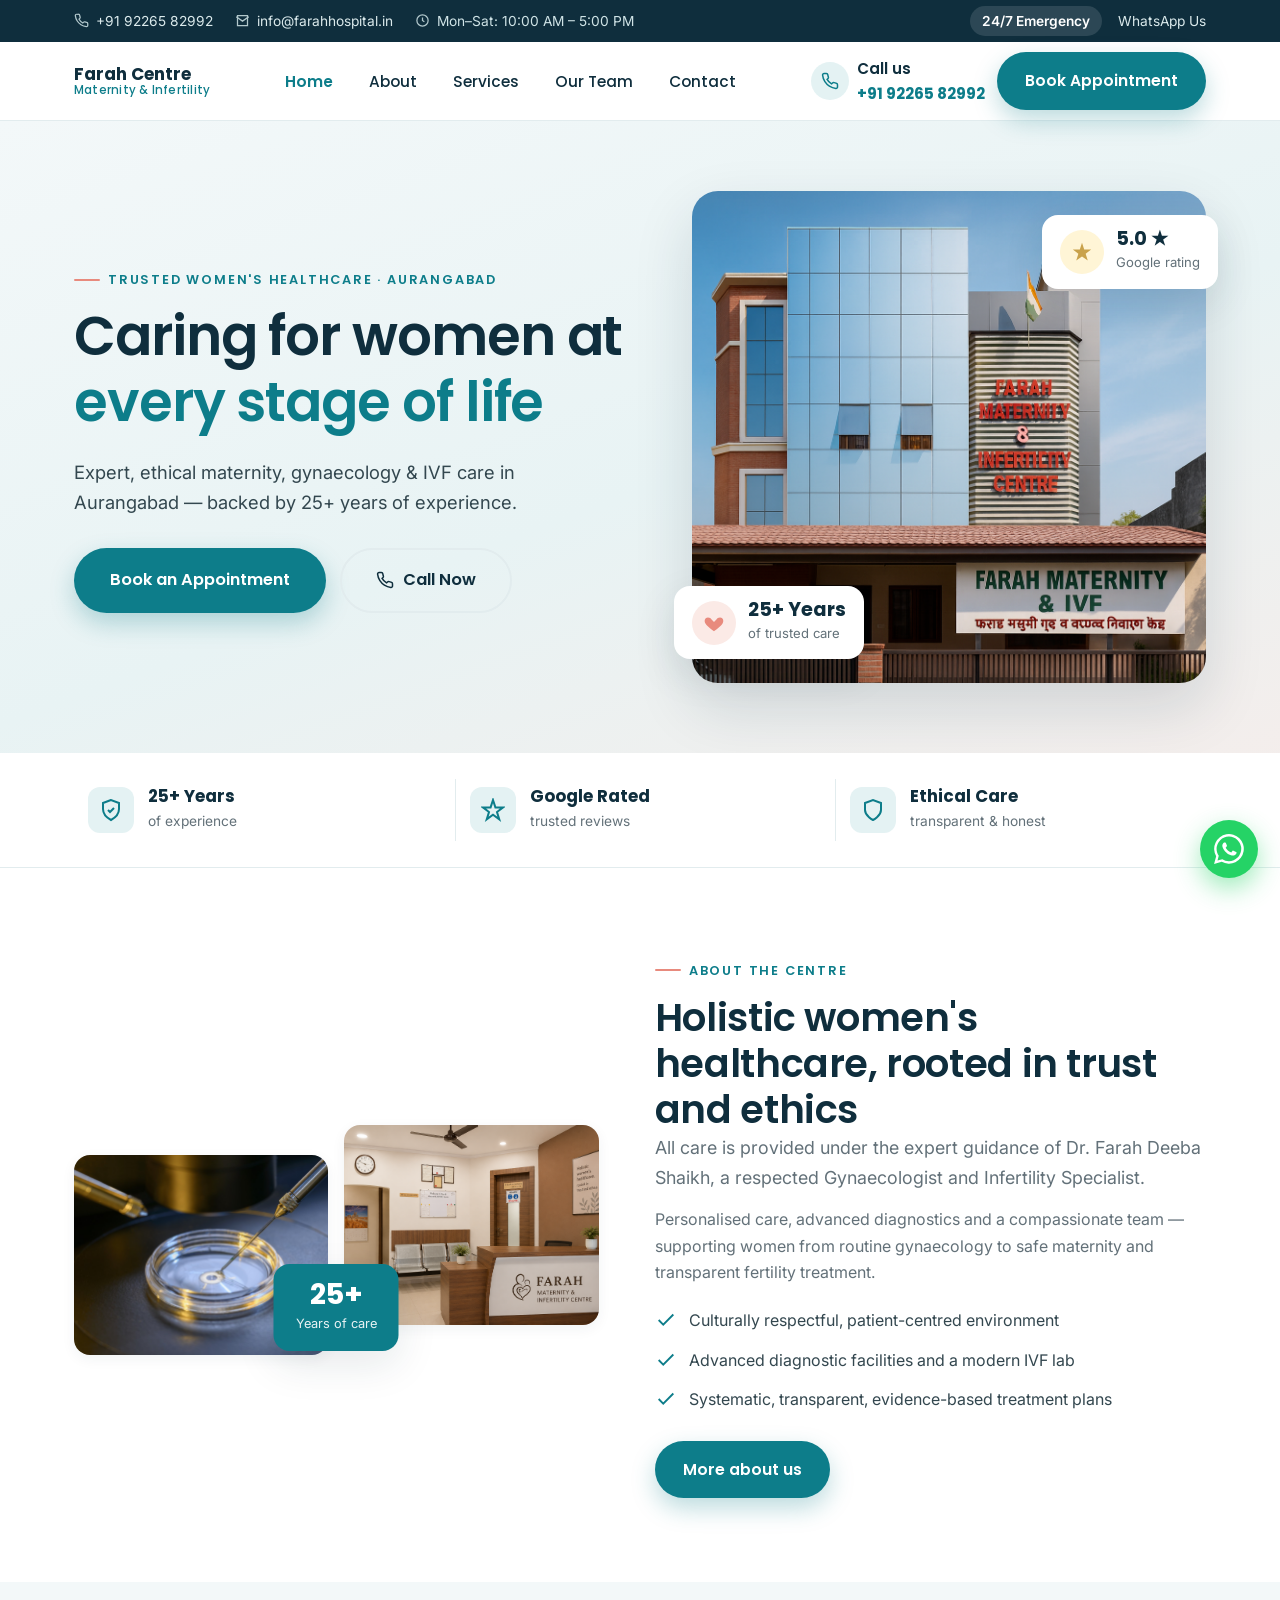
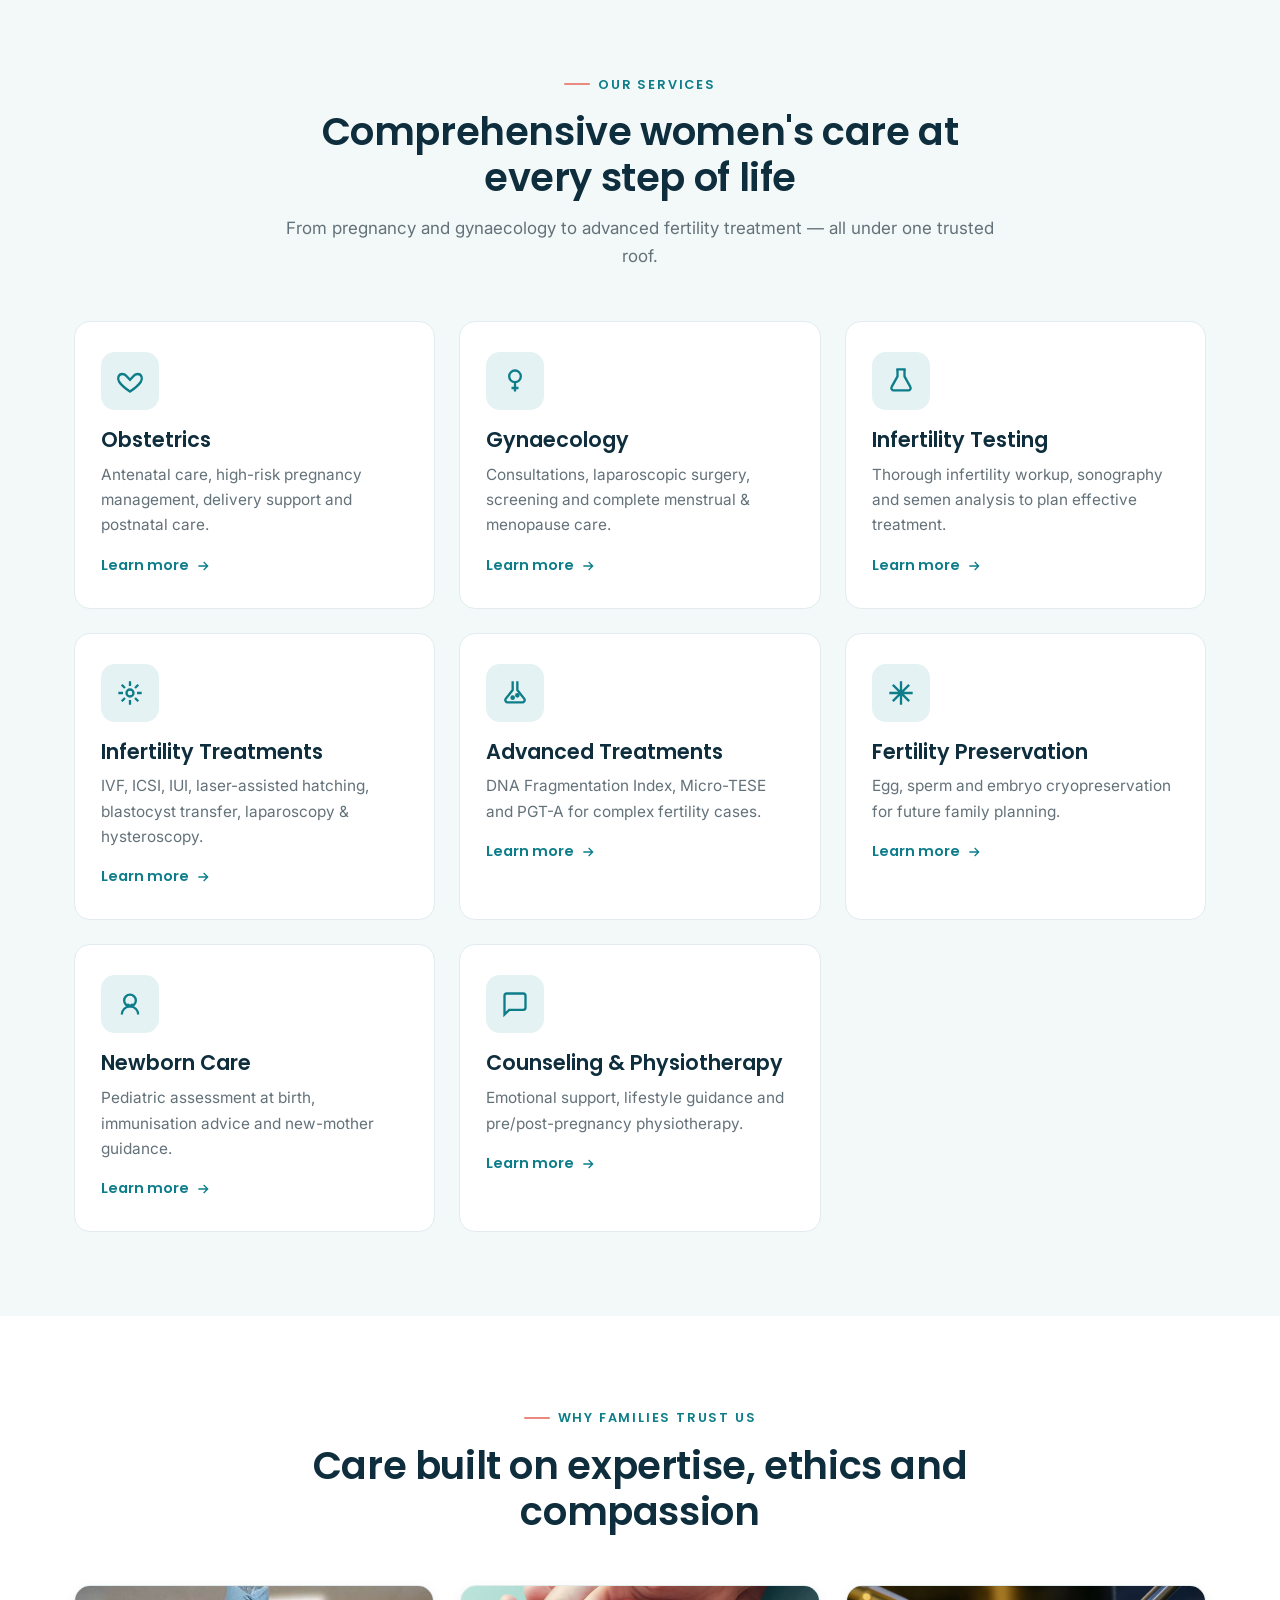
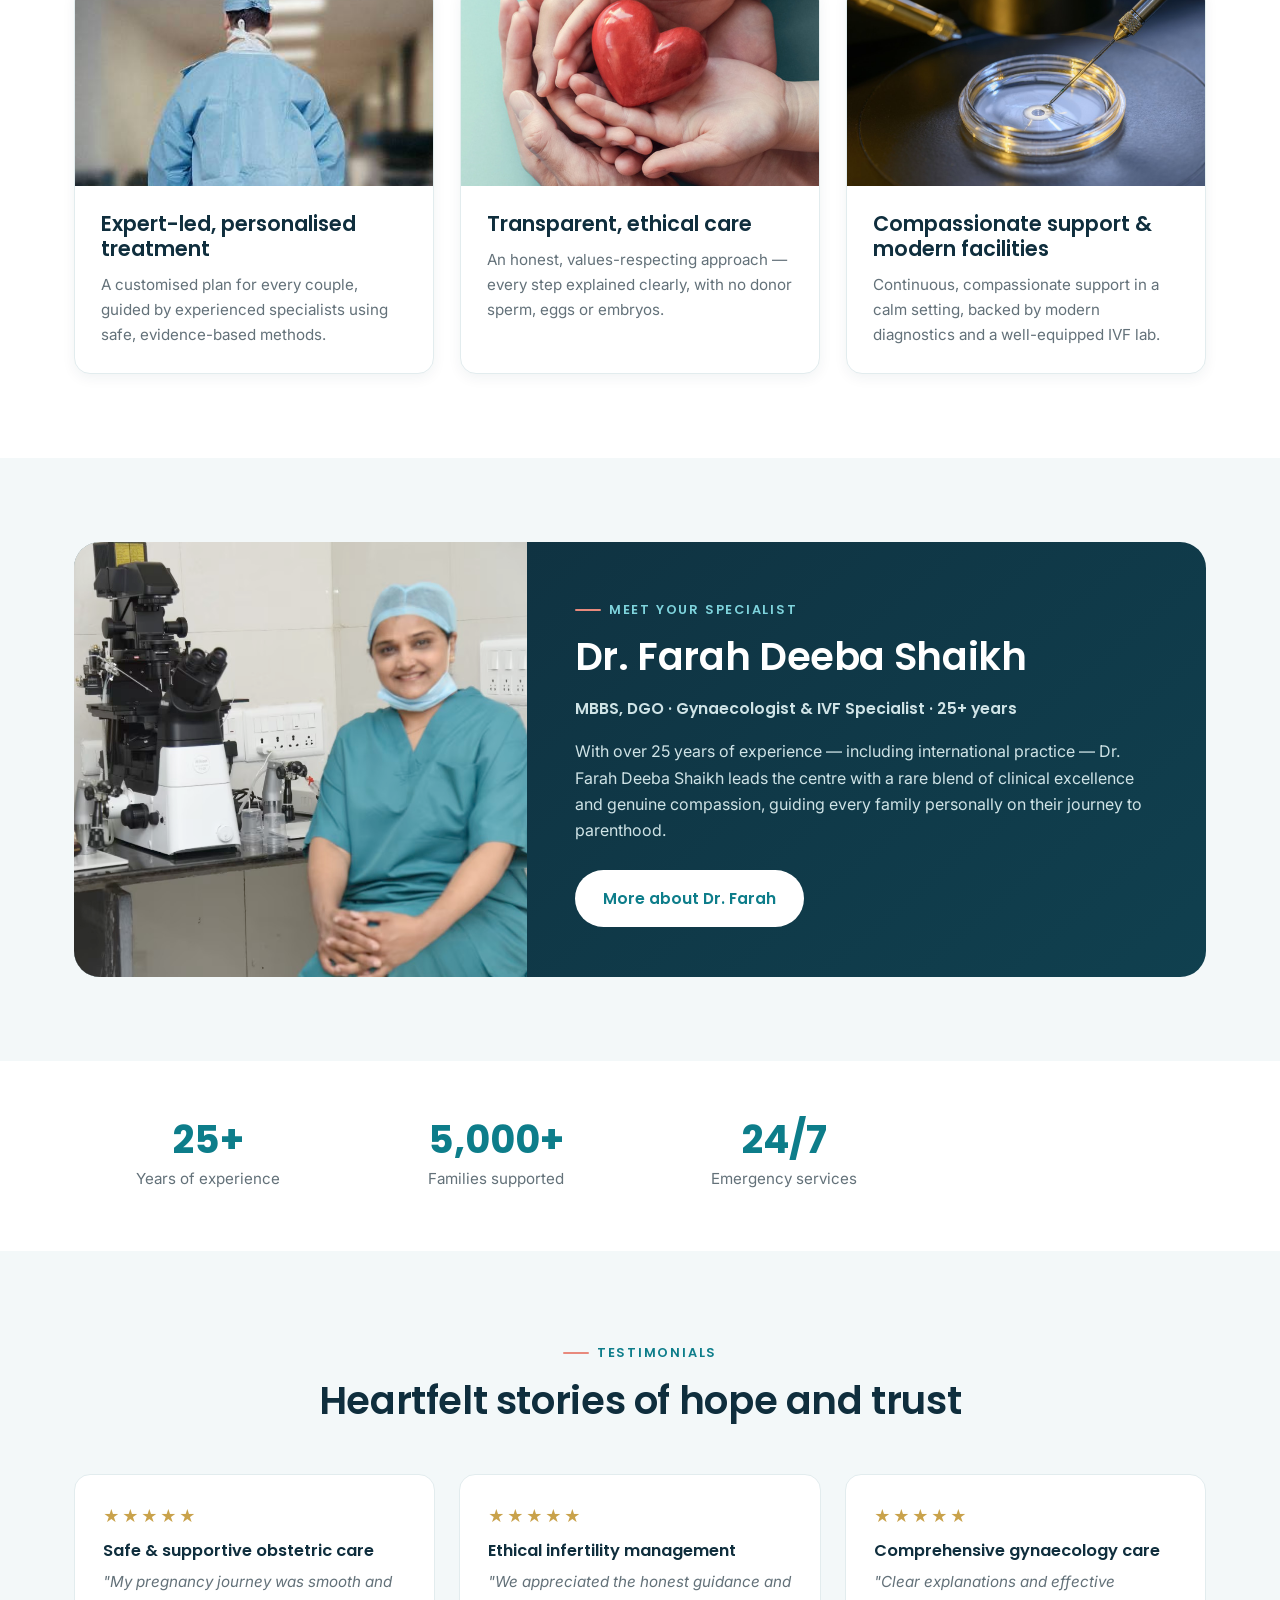
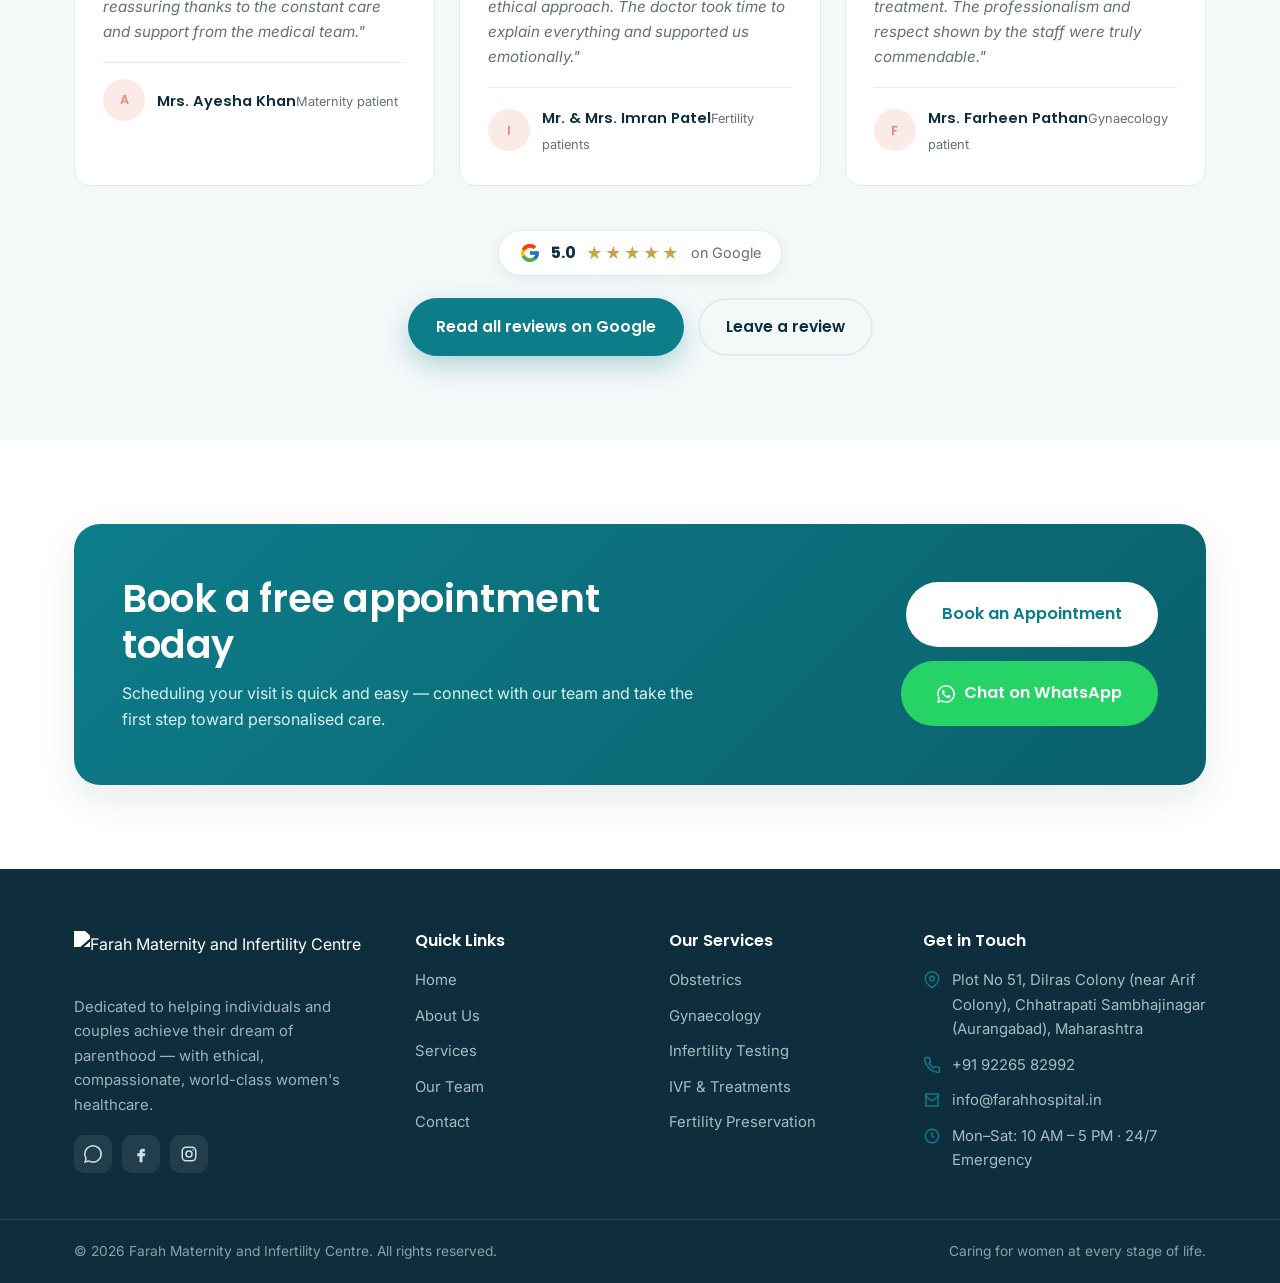
==== commit 1ba56aad: "added: demo/farahhospital iter 3" ====
--- a/demo/farahhospital/index.html
+++ b/demo/farahhospital/index.html
@@ -24,7 +24,7 @@
     <div class="tb-left">
       <span class="always tb-phone">
         <svg class="tb-ico" viewBox="0 0 24 24" fill="none" stroke="currentColor" stroke-width="2"><path d="M22 16.92v3a2 2 0 0 1-2.18 2 19.79 19.79 0 0 1-8.63-3.07 19.5 19.5 0 0 1-6-6 19.79 19.79 0 0 1-3.07-8.67A2 2 0 0 1 4.11 2h3a2 2 0 0 1 2 1.72c.13.96.36 1.9.7 2.81a2 2 0 0 1-.45 2.11L8.09 9.91a16 16 0 0 0 6 6l1.27-1.27a2 2 0 0 1 2.11-.45c.91.34 1.85.57 2.81.7A2 2 0 0 1 22 16.92z"/></svg>
-        <a href="tel:+919226582992">+91 92261 82992</a>
+        <a href="tel:+919226582992">+91 92265 82992</a>
       </span>
       <span class="tb-email">
         <svg class="tb-ico" viewBox="0 0 24 24" fill="none" stroke="currentColor" stroke-width="2"><path d="M4 4h16v16H4z"/><path d="m22 6-10 7L2 6"/></svg>
@@ -59,7 +59,7 @@
     <div class="nav-cta">
       <a href="tel:+919226582992" class="nav-call">
         <span class="ph"><svg viewBox="0 0 24 24" fill="none" stroke="currentColor" stroke-width="2"><path d="M22 16.92v3a2 2 0 0 1-2.18 2 19.79 19.79 0 0 1-8.63-3.07 19.5 19.5 0 0 1-6-6 19.79 19.79 0 0 1-3.07-8.67A2 2 0 0 1 4.11 2h3a2 2 0 0 1 2 1.72c.13.96.36 1.9.7 2.81a2 2 0 0 1-.45 2.11L8.09 9.91a16 16 0 0 0 6 6l1.27-1.27a2 2 0 0 1 2.11-.45c.91.34 1.85.57 2.81.7A2 2 0 0 1 22 16.92z"/></svg></span>
-        <span class="label">Call us<br><strong style="color:var(--teal)">+91 92261 82992</strong></span>
+        <span class="label">Call us<br><strong style="color:var(--teal)">+91 92265 82992</strong></span>
       </a>
       <a href="contact.html#appointment" class="btn btn-primary">Book Appointment</a>
       <button class="nav-toggle" aria-label="Open menu"><span></span><img src="images/hanburger.png" alt="" srcset=""><span></span><span></span></button>
@@ -361,7 +361,7 @@
         <h4>Get in Touch</h4>
         <ul class="foot-contact">
           <li><svg viewBox="0 0 24 24" fill="none" stroke="currentColor" stroke-width="2"><path d="M21 10c0 7-9 12-9 12s-9-5-9-12a9 9 0 0 1 18 0z"/><circle cx="12" cy="10" r="3"/></svg> Plot No 51, Dilras Colony (near Arif Colony), Chhatrapati Sambhajinagar (Aurangabad), Maharashtra</li>
-          <li><svg viewBox="0 0 24 24" fill="none" stroke="currentColor" stroke-width="2"><path d="M22 16.92v3a2 2 0 0 1-2.18 2 19.79 19.79 0 0 1-8.63-3.07 19.5 19.5 0 0 1-6-6 19.79 19.79 0 0 1-3.07-8.67A2 2 0 0 1 4.11 2h3a2 2 0 0 1 2 1.72c.13.96.36 1.9.7 2.81a2 2 0 0 1-.45 2.11L8.09 9.91a16 16 0 0 0 6 6l1.27-1.27a2 2 0 0 1 2.11-.45c.91.34 1.85.57 2.81.7A2 2 0 0 1 22 16.92z"/></svg> <a href="tel:+919226582992">+91 92261 82992</a></li>
+          <li><svg viewBox="0 0 24 24" fill="none" stroke="currentColor" stroke-width="2"><path d="M22 16.92v3a2 2 0 0 1-2.18 2 19.79 19.79 0 0 1-8.63-3.07 19.5 19.5 0 0 1-6-6 19.79 19.79 0 0 1-3.07-8.67A2 2 0 0 1 4.11 2h3a2 2 0 0 1 2 1.72c.13.96.36 1.9.7 2.81a2 2 0 0 1-.45 2.11L8.09 9.91a16 16 0 0 0 6 6l1.27-1.27a2 2 0 0 1 2.11-.45c.91.34 1.85.57 2.81.7A2 2 0 0 1 22 16.92z"/></svg> <a href="tel:+919226582992">+91 92265 82992</a></li>
           <li><svg viewBox="0 0 24 24" fill="none" stroke="currentColor" stroke-width="2"><path d="M4 4h16v16H4z"/><path d="m22 6-10 7L2 6"/></svg> <a href="mailto:info@farahhospital.in">info@farahhospital.in</a></li>
           <li><svg viewBox="0 0 24 24" fill="none" stroke="currentColor" stroke-width="2"><circle cx="12" cy="12" r="9"/><path d="M12 7v5l3 2"/></svg> Mon–Sat: 10 AM – 5 PM · 24/7 Emergency</li>
         </ul>
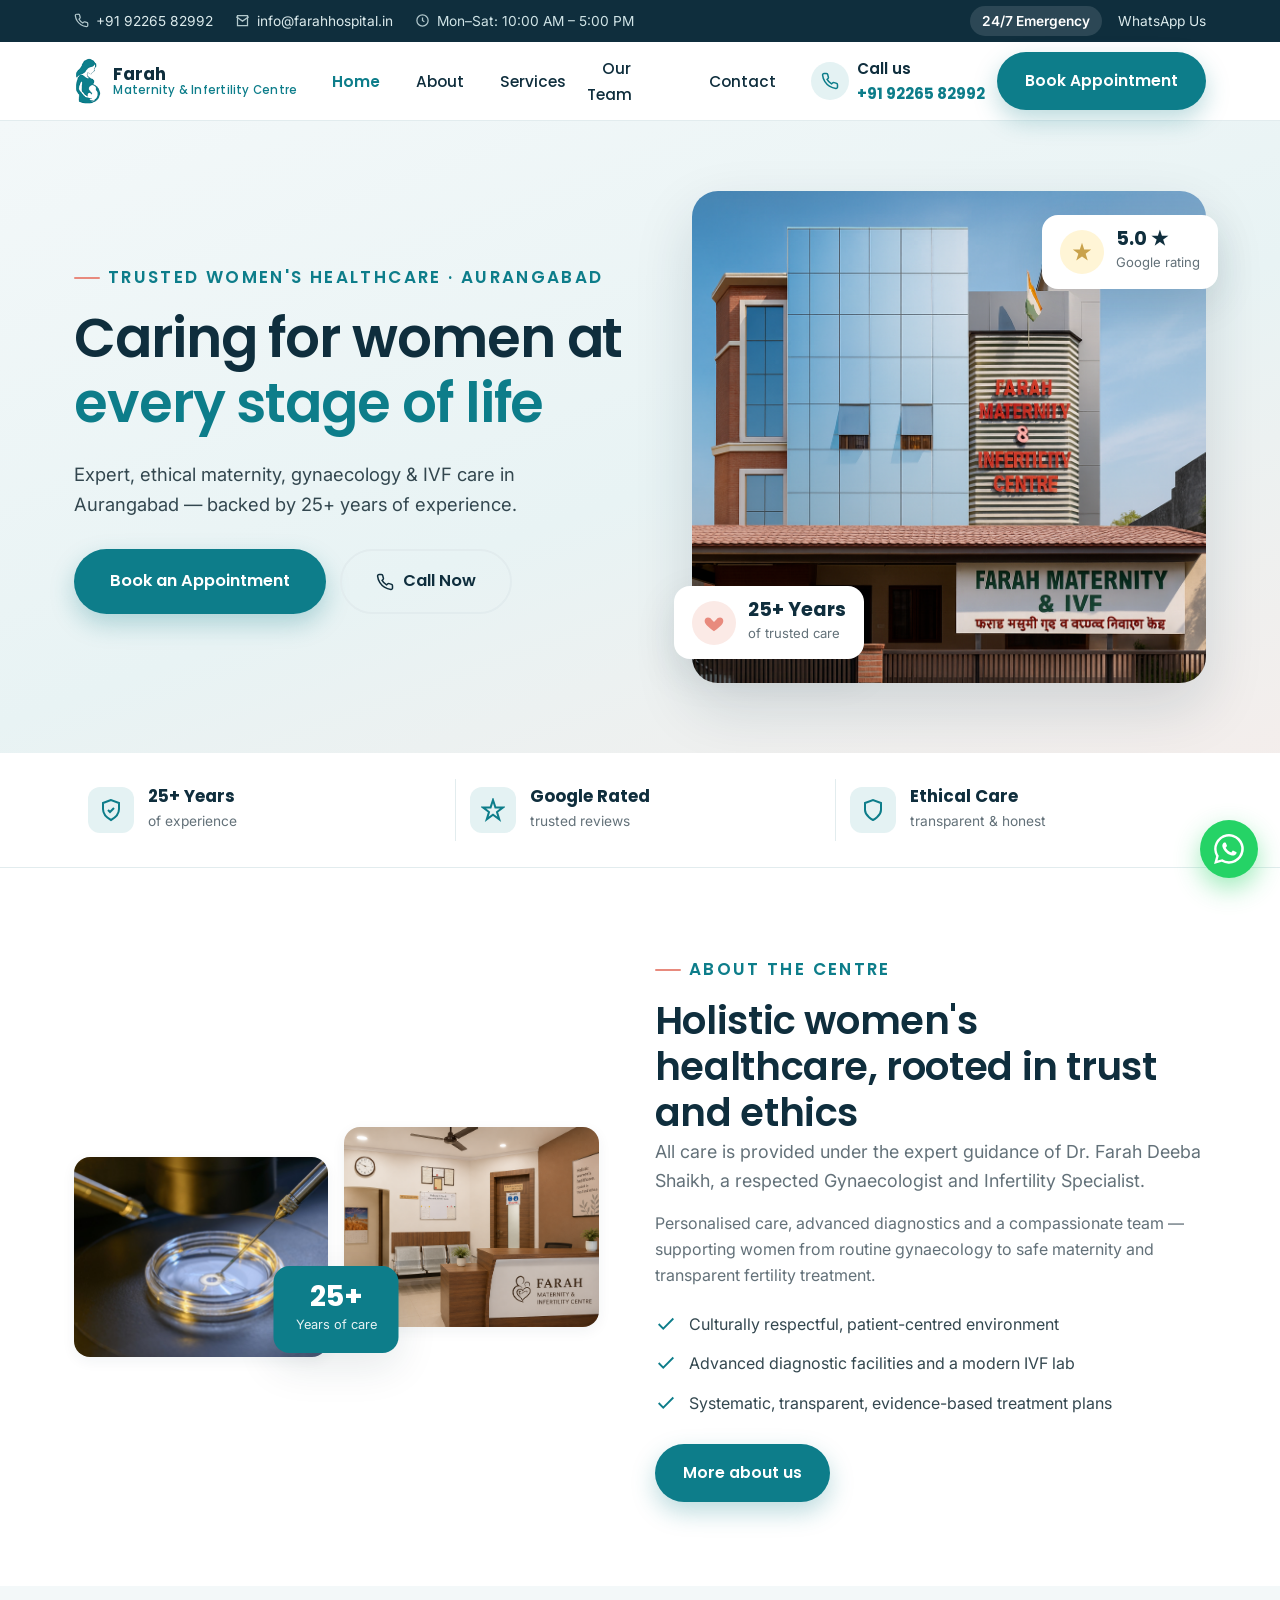
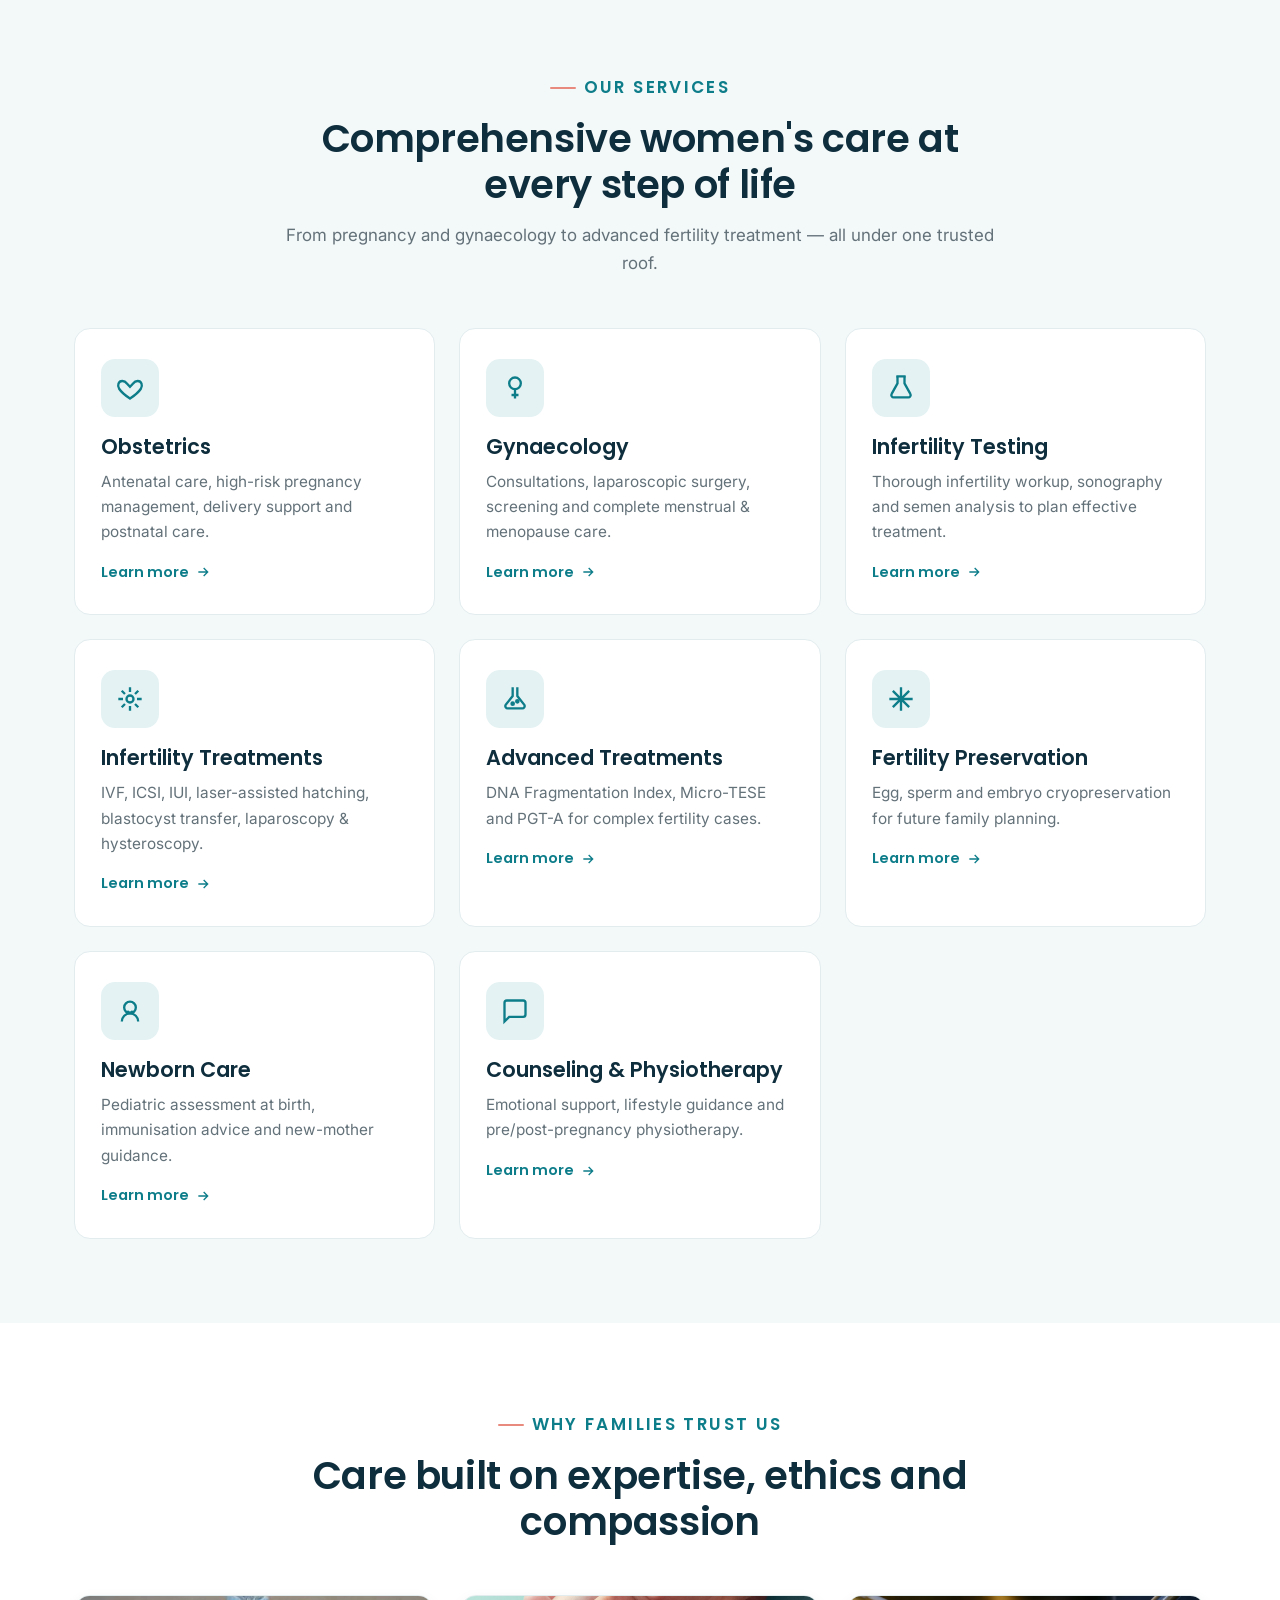
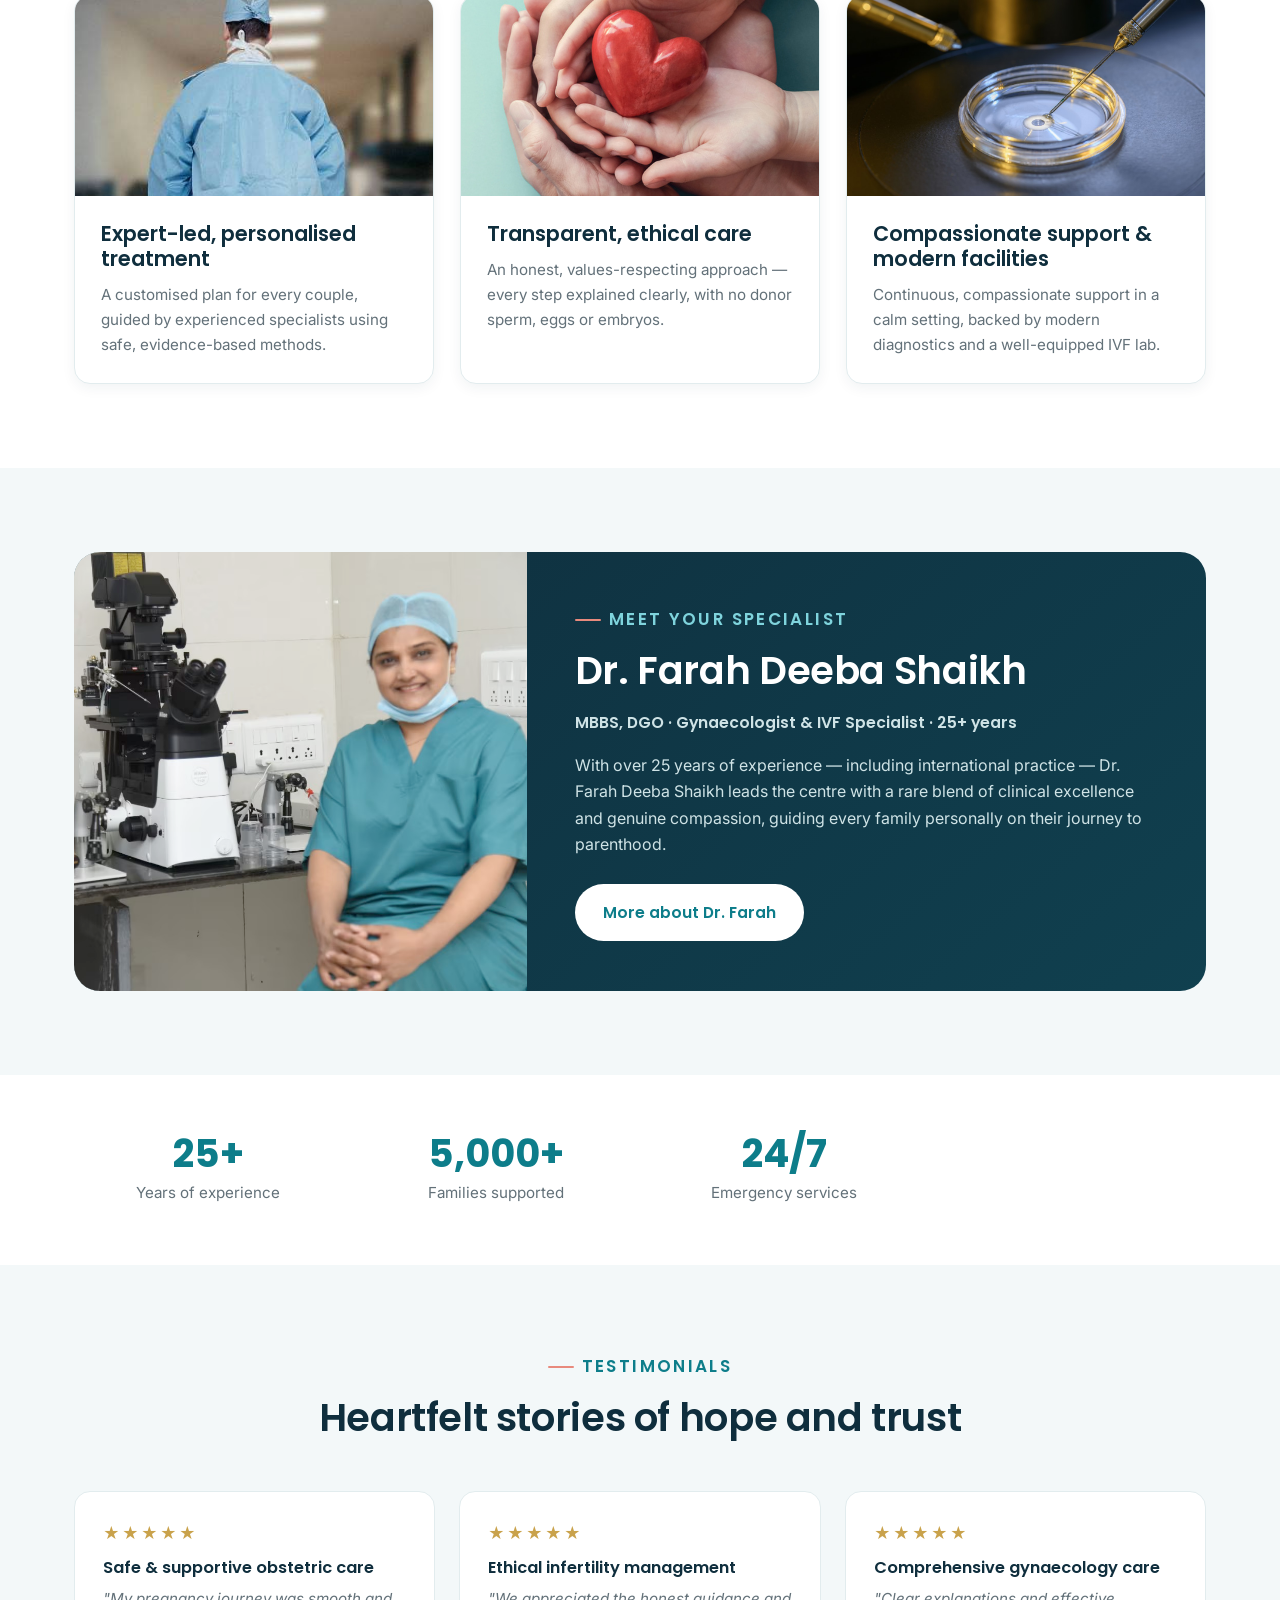
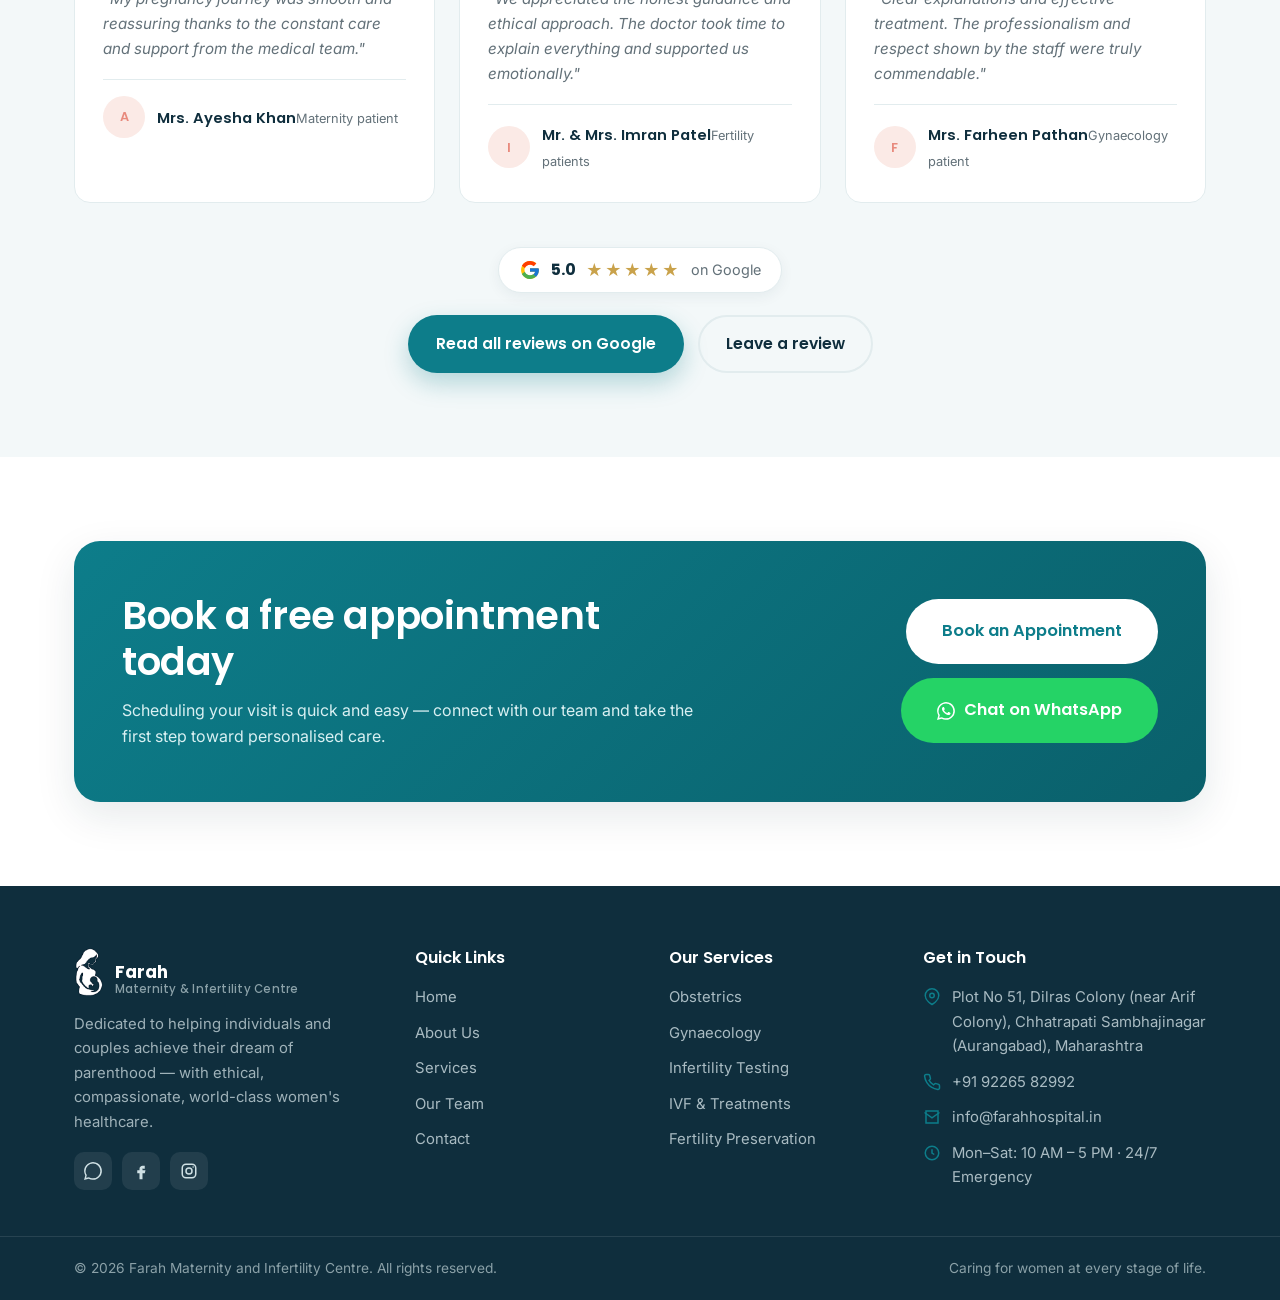
==== commit 8f19a79f: "added: demo/farahhospital iter 4" ====
--- a/demo/farahhospital/index.html
+++ b/demo/farahhospital/index.html
@@ -46,8 +46,8 @@
 <header class="site-header">
   <div class="container nav">
     <a href="index.html" class="brand">
-      <!-- <img src="https://www.farahhospital.in/images/logo.png" alt="Farah Maternity and Infertility Centre logo"> -->
-      <span class="brand-txt">Farah Centre<small>Maternity &amp; Infertility</small></span>
+      <img src="images/logo.png" alt="Farah Maternity and Infertility Centre logo">
+      <span class="brand-txt">Farah<small>Maternity &amp; Infertility Centre</small></span>
     </a>
     <ul class="nav-links">
       <li><a href="index.html" class="active">Home</a></li>
@@ -119,8 +119,8 @@
 <section class="section">
   <div class="container about-grid">
     <div class="about-media">
-      <img src="images/lab.jpg" alt="Modern facilities at Farah Centre">
-      <img src="images/frontdesk.png" alt="Consultation at Farah Centre">
+      <img src="images/lab.jpg" alt="Modern facilities at Farah">
+      <img src="images/frontdesk.png" alt="Consultation at Farah">
       <div class="exp-chip"><strong>25+</strong><span>Years of care</span></div>
     </div>
     <div class="about-copy">
@@ -329,7 +329,11 @@
   <div class="container">
     <div class="foot-grid">
       <div class="foot-brand">
-        <img src="https://www.farahhospital.in/images/logo.png" alt="Farah Maternity and Infertility Centre">
+        <!-- <img src="images/logo2.png" alt="Farah Maternity and Infertility Centre">  -->
+    <a href="index.html" class="brand">
+      <img src="images/logo2.png" alt="Farah Maternity and Infertility Centre logo">
+      <span class="brand-txt" style="color:#fff">Farah<small style="color:#8ba1a8">Maternity &amp; Infertility Centre</small></span>
+    </a>
         <p>Dedicated to helping individuals and couples achieve their dream of parenthood — with ethical, compassionate, world-class women's healthcare.</p>
         <div class="foot-social">
           <a href="https://wa.me/919226582992" target="_blank" rel="noopener" aria-label="WhatsApp"><svg viewBox="0 0 24 24" fill="currentColor"><path d="M.06 24l1.68-6.14a11.86 11.86 0 1 1 4.42 4.36zm6.6-3.8c1.62.96 3.16 1.54 5.27 1.54a9.86 9.86 0 1 0-9.86-9.86c0 2.21.65 3.86 1.74 5.6l-.99 3.62z"/></svg></a>
--- a/demo/farahhospital/styles.css
+++ b/demo/farahhospital/styles.css
@@ -52,12 +52,14 @@
 /* ---------- Utility ---------- */
 .eyebrow{
   display:inline-flex;align-items:center;gap:8px;
-  font-family:"Poppins",sans-serif;font-weight:600;font-size:.8rem;
+  font-family:"Poppins",sans-serif;font-weight:600;font-size:1.06rem;
   letter-spacing:.14em;text-transform:uppercase;color:var(--teal);
   margin-bottom:14px;
 }
 .eyebrow::before{content:"";width:26px;height:2px;background:var(--rose);border-radius:2px}
 .eyebrow.center{justify-content:center}
+.svc-copy .eyebrow{font-size:clamp(1.7rem,3vw,2.5rem)}
+.svc-copy h2{font-size:clamp(1.2rem,3vw,2rem)}
 .section{padding:84px 0}
 .section.tight{padding:60px 0}
 .section.soft{background:var(--bg-soft)}
@@ -98,7 +100,7 @@
 .topbar .pill{background:rgba(255,255,255,.12);padding:4px 12px;border-radius:50px;font-weight:600;color:#fff}
 
 /* ---------- Header / nav ---------- */
-.site-header{position:sticky;top:0;z-index:200;background:rgba(255,255,255,.96);backdrop-filter:saturate(160%) blur(8px);border-bottom:1px solid var(--line);transition:box-shadow .3s}
+.site-header{position:sticky;top:0;z-index:200;background:#fff;border-bottom:1px solid var(--line);transition:box-shadow .3s}
 .site-header.scrolled{box-shadow:var(--shadow-sm)}
 .nav{display:flex;align-items:center;justify-content:space-between;height:78px;gap:20px}
 .brand{display:flex;align-items:center;gap:12px;flex:none}
@@ -262,16 +264,108 @@
 .note-card p{color:var(--ink);font-size:.96rem}
 
 /* ---------- Team ---------- */
-.team-grid{display:grid;grid-template-columns:repeat(4,1fr);gap:22px}
-.member{background:#fff;border:1px solid var(--line);border-radius:var(--radius);overflow:hidden;text-align:center;transition:.26s var(--ease)}
-.member:hover{transform:translateY(-5px);box-shadow:var(--shadow)}
-.member .m-photo{height:215px;background:var(--teal-soft);position:relative;overflow:hidden;display:grid;place-items:center}
-.member .m-photo img{width:100%;height:100%;object-fit:cover;object-position:top}
-.member .m-photo .m-avatar{width:100%;height:100%;display:grid;place-items:center;font-family:"Poppins";font-weight:700;font-size:2.7rem;letter-spacing:.04em;color:var(--teal);background:linear-gradient(150deg,#e8f4f5,#f6fbfb)}
-.member:hover .m-photo .m-avatar{background:linear-gradient(150deg,#ddeff1,#eef8f9)}
-.member .m-body{padding:18px 14px 22px}
-.member h3{font-size:1.05rem;margin-bottom:3px}
-.member span{color:var(--teal);font-size:.86rem;font-family:"Poppins";font-weight:500}
+.team-grid{display:grid;grid-template-columns:repeat(3,1fr);gap:22px}
+/* Card layout */
+/* Card layout */
+.member{
+  background:#fff;
+  border:1px solid var(--line);
+  border-radius:var(--radius);
+  overflow:hidden;
+  transition:.26s var(--ease);
+  display:flex;
+  align-items:center;
+  text-align:left;
+  min-height:170px;
+}
+
+.member:hover{
+  transform:translateY(-5px);
+  box-shadow:var(--shadow);
+}
+
+/* Image section */
+.member .m-photo{
+  width:165px;
+  min-width:165px;
+  height:170px;
+  background:var(--teal-soft);
+  overflow:hidden;
+  display:grid;
+  place-items:center;
+  flex-shrink:0;
+}
+
+.member .m-photo img{
+  width:100%;
+  height:100%;
+  object-fit:cover;
+  object-position:top;
+}
+
+/* Avatar fallback */
+.member .m-photo .m-avatar{
+  width:100%;
+  height:100%;
+  display:grid;
+  place-items:center;
+  font-family:"Poppins";
+  font-weight:700;
+  font-size:2.4rem;
+  letter-spacing:.04em;
+  color:var(--teal);
+  background:linear-gradient(150deg,#e8f4f5,#f6fbfb);
+}
+
+.member:hover .m-photo .m-avatar{
+  background:linear-gradient(150deg,#ddeff1,#eef8f9);
+}
+
+/* Text section */
+.member .m-body{
+  padding:20px;
+  flex:1;
+}
+
+.member h3{
+  font-size:1.05rem;
+  margin-bottom:6px;
+  line-height:1.4;
+}
+
+.member span{
+  color:var(--teal);
+  font-size:.88rem;
+  font-family:"Poppins";
+  font-weight:500;
+  line-height:1.5;
+}
+
+/* Mobile */
+@media (max-width:640px){
+
+  .member{
+    min-height:140px;
+  }
+
+  .member .m-photo{
+    width:120px;
+    min-width:120px;
+    height:140px;
+  }
+
+  .member .m-body{
+    padding:14px;
+  }
+
+  .member h3{
+    font-size:.96rem;
+  }
+
+  .member span{
+    font-size:.8rem;
+  }
+}
 .team-cat{font-family:"Poppins";color:var(--navy);font-size:1.3rem;margin:0 0 22px;display:flex;align-items:center;gap:12px}
 .team-cat::after{content:"";flex:1;height:1px;background:var(--line)}
 
@@ -311,7 +405,7 @@
 /* ---------- Footer ---------- */
 .site-footer{background:var(--navy);color:#aebfc6;padding:62px 0 0}
 .foot-grid{display:grid;grid-template-columns:1.4fr 1fr 1fr 1.3fr;gap:36px;padding-bottom:46px}
-.foot-brand img{height:48px;margin-bottom:16px;filter:brightness(0) invert(1)}
+.foot-brand img{height:48px;margin-bottom:16px;}
 .foot-brand p{font-size:.93rem;color:#9fb2b9;max-width:280px}
 .foot-col h4{color:#fff;font-family:"Poppins";font-size:1.02rem;margin-bottom:18px}
 .foot-col ul{list-style:none;display:grid;gap:11px}
@@ -345,17 +439,18 @@
   .trust-item:nth-child(odd){border-left:none}
   .stats{grid-template-columns:repeat(2,1fr);gap:30px}
   .foot-grid{grid-template-columns:1fr 1fr;gap:30px}
+  .form-card{max-width:520px;margin:0 auto}
 }
 @media (max-width:680px){
   .topbar .tb-left span:not(.always):not(.tb-hours){display:none}
   .nav-links{
     position:fixed;top:0;right:0;height:100vh;width:78%;max-width:320px;background:#fff;
-    flex-direction:column;align-items:stretch;justify-content:flex-start;gap:4px;
+    flex-direction:column;align-items:stretch;justify-content:flex-start;gap:20px;
     padding:90px 24px 30px;box-shadow:-10px 0 40px rgba(0,0,0,.12);
     transform:translateX(100%);transition:transform .32s var(--ease);z-index:190;
   }
   .nav-links.open{transform:translateX(0)}
-  .nav-links a{padding:14px 16px;font-size:1.05rem;border-radius:10px}
+  .nav-links a{padding:14px 16px;font-size:1.05rem;border-radius:10px;}
   .nav-toggle{display:flex}
   .nav-cta .btn-primary{display:none}
   .nav-call .label{display:none}
@@ -366,6 +461,7 @@
   .section{padding:60px 0}
   .hero-badge{display:none}
   .foot-grid{grid-template-columns:1fr}
+  .svc-media{display:none}
 }
 .nav-overlay{position:fixed;inset:0;background:rgba(15,46,61,.45);z-index:180;opacity:0;visibility:hidden;transition:.3s}
 .nav-overlay.open{opacity:1;visibility:visible}
@@ -412,6 +508,7 @@
   .trust-item .ti-ico svg{width:18px;height:18px}
   .trust-item strong{font-size:.78rem;line-height:1.15}
   .trust-item span{display:none}
+  .form-card{margin:0 -24px;max-width:none;width:calc(100% + 48px); background-color: #e9f3f4;border-radius:0;box-shadow:none;border:0}
 }
 
 
@@ -471,3 +568,7 @@
   .stat strong{font-size:1.5rem}
   .stat span{font-size:.76rem;line-height:1.2}
 }
+
+
+/* ===== Mobile fix v9: kill horizontal scroll, fix off-canvas nav + bottom bar on Android ===== */
+html,body{overflow-x:clip;max-width:100%}
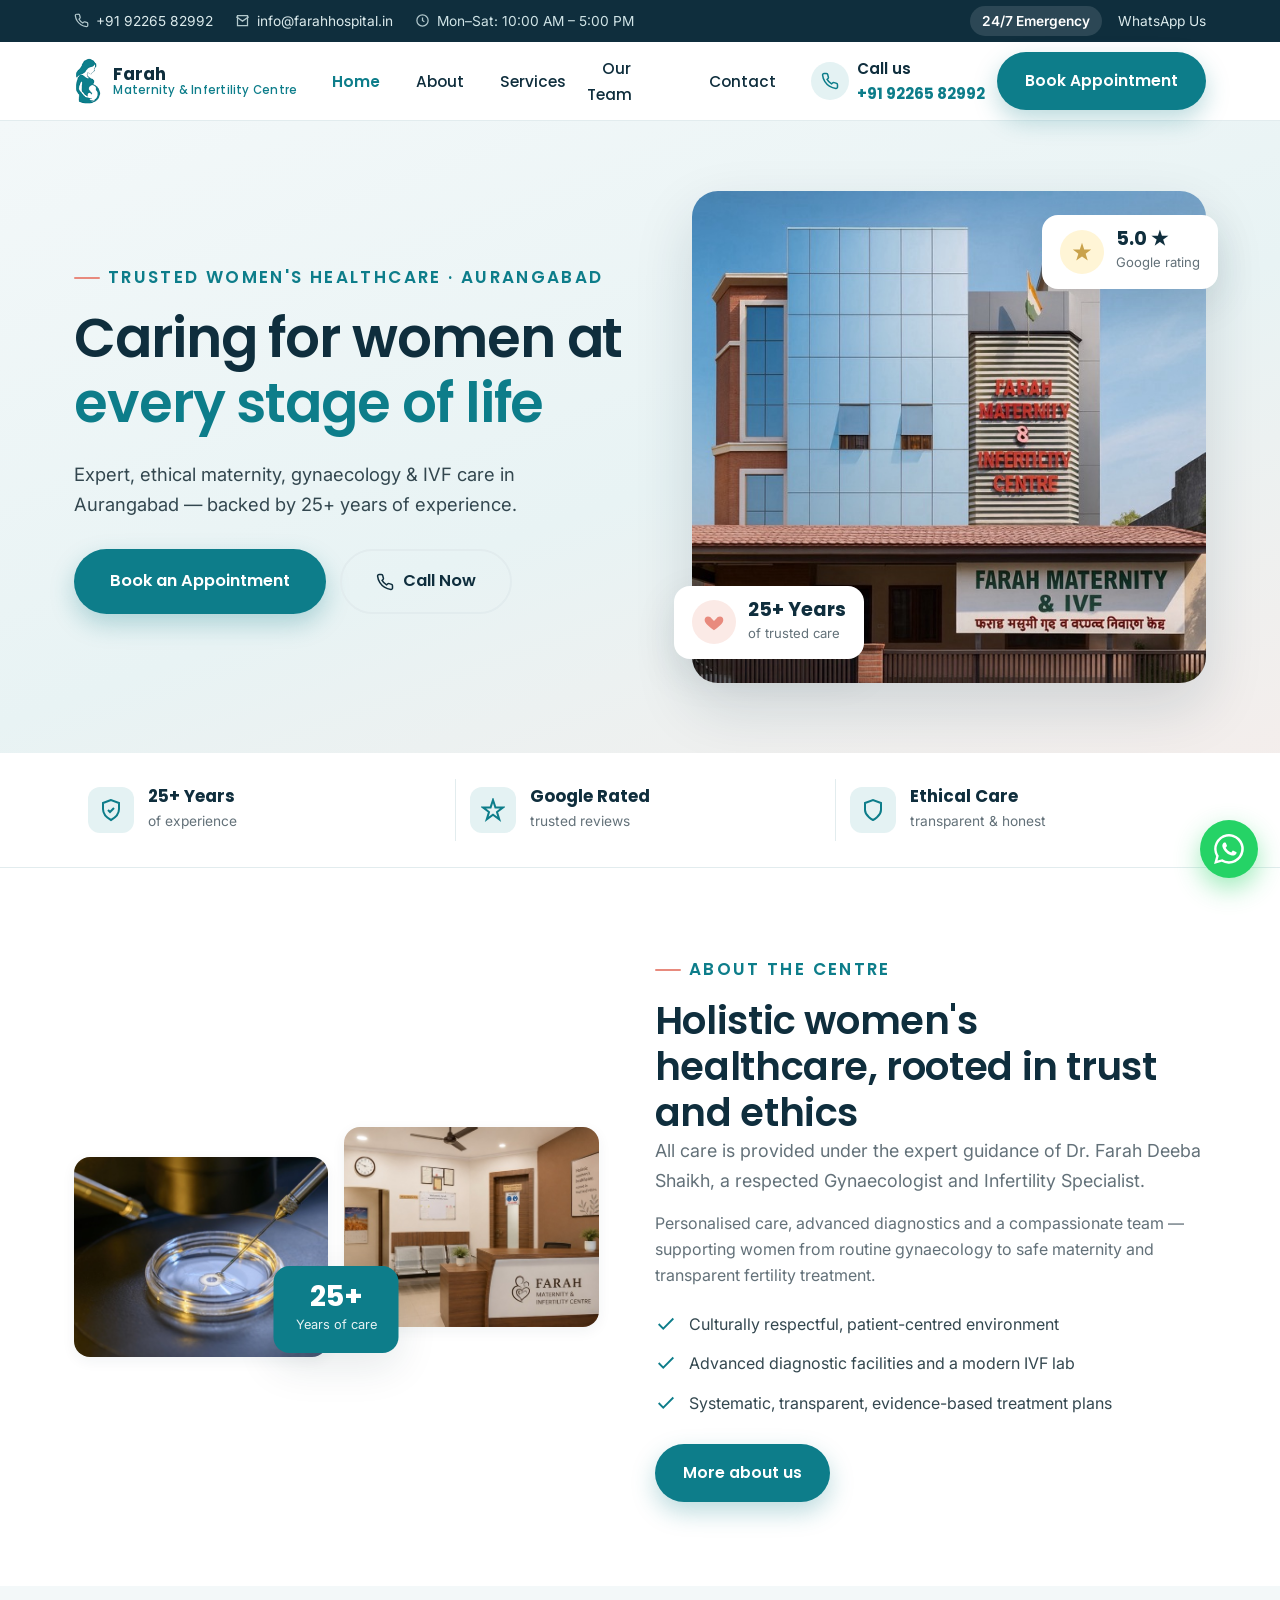
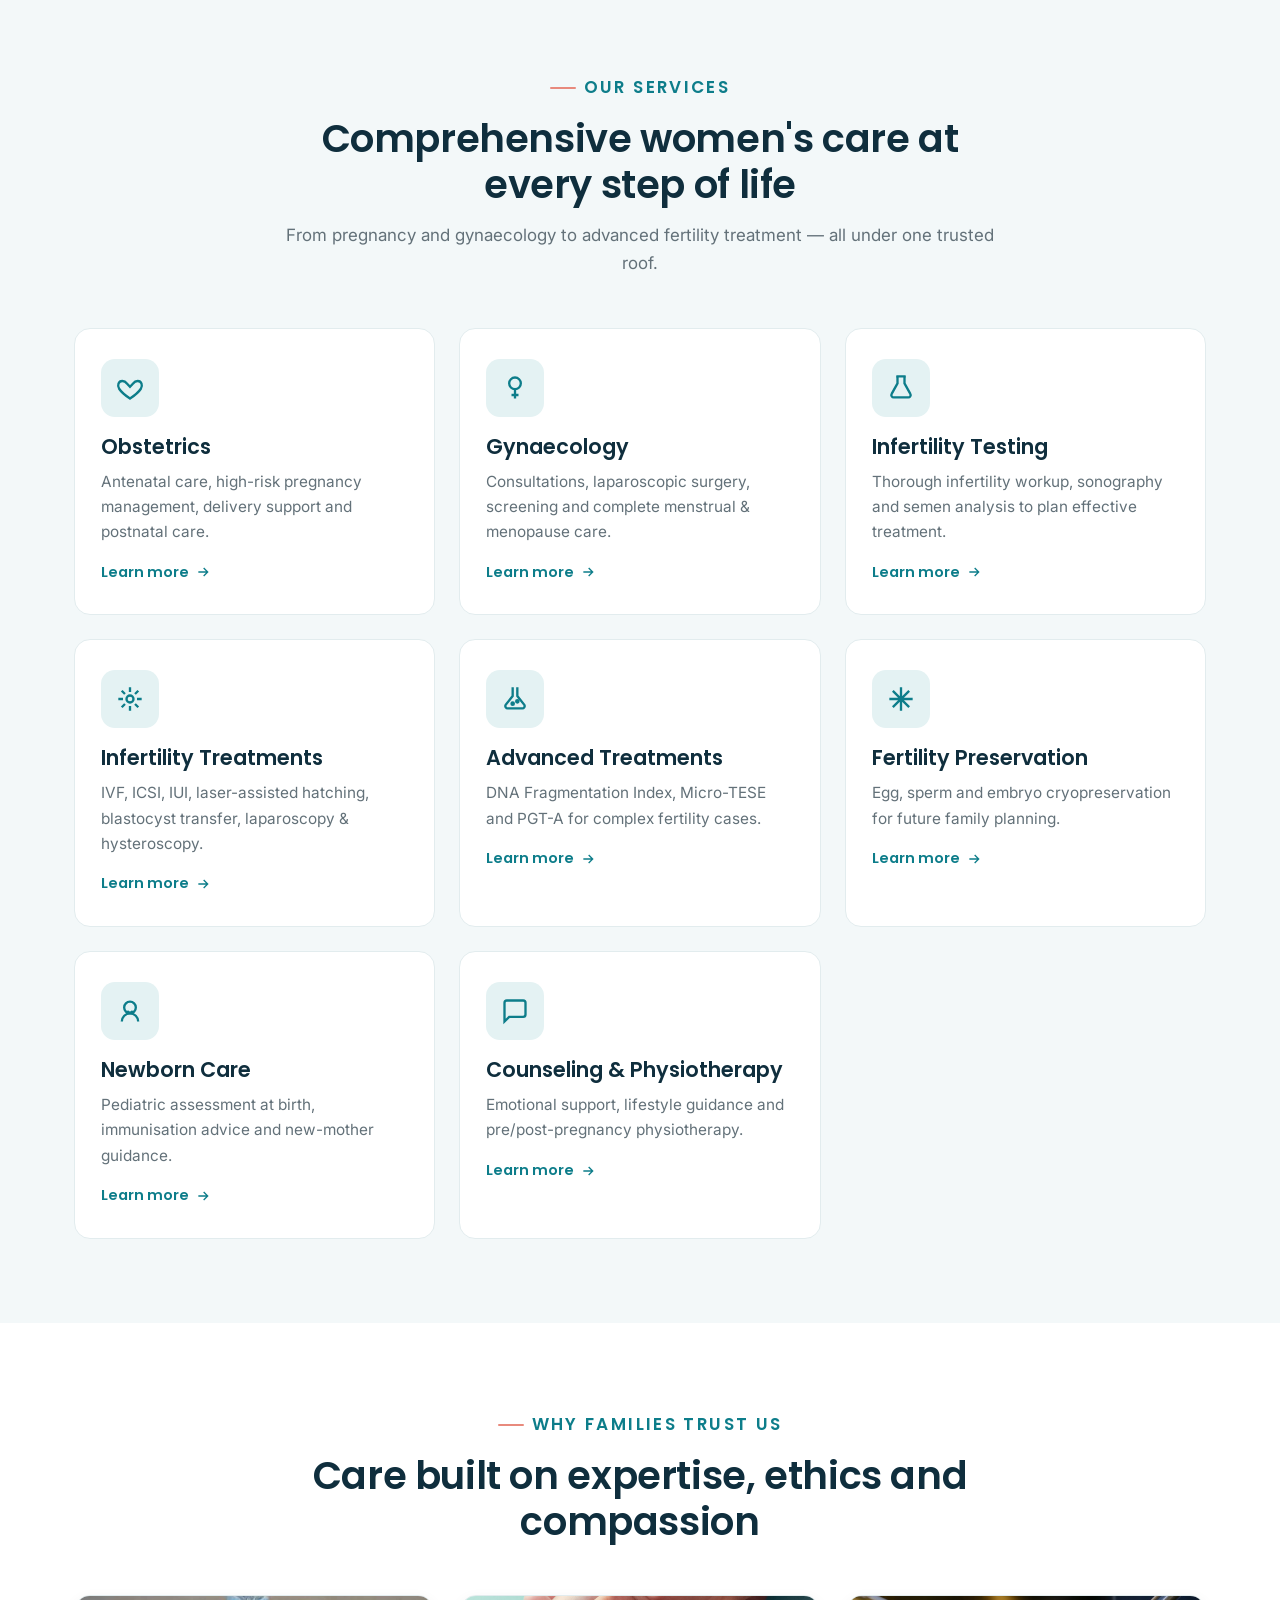
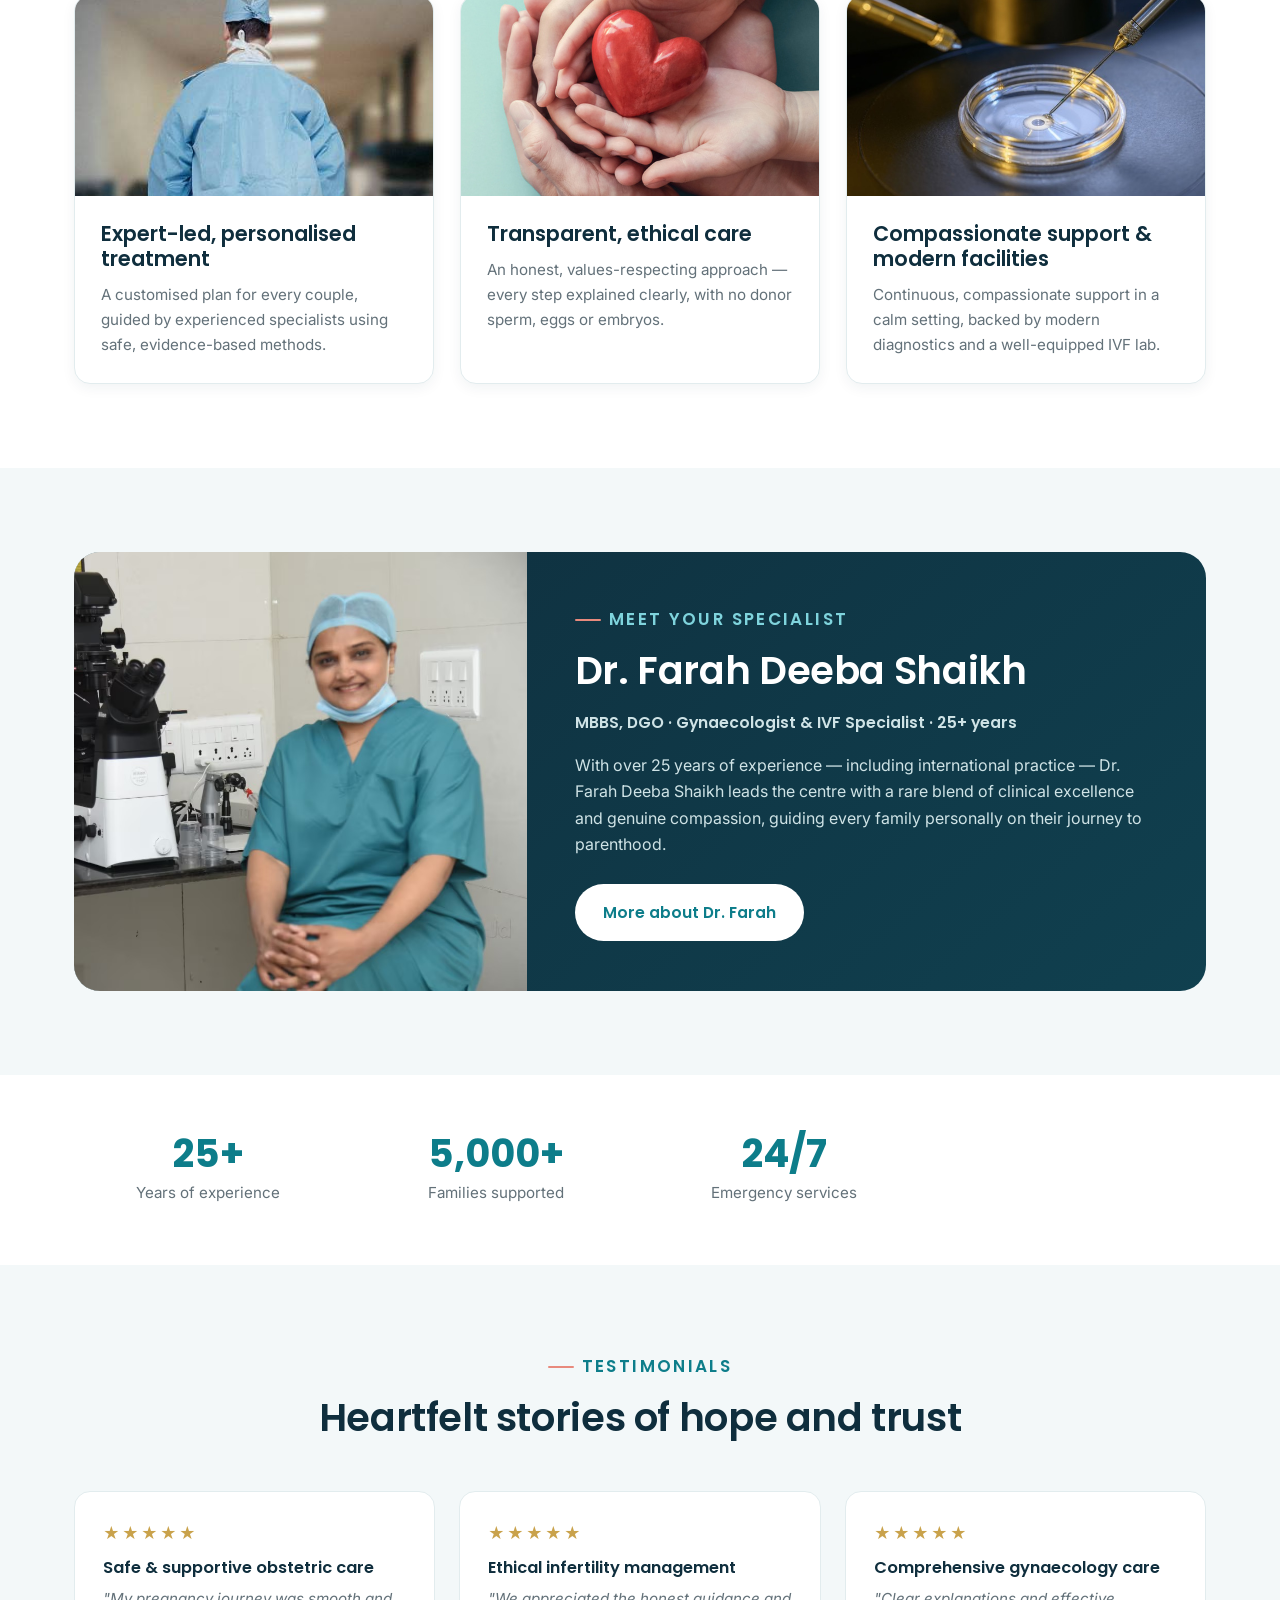
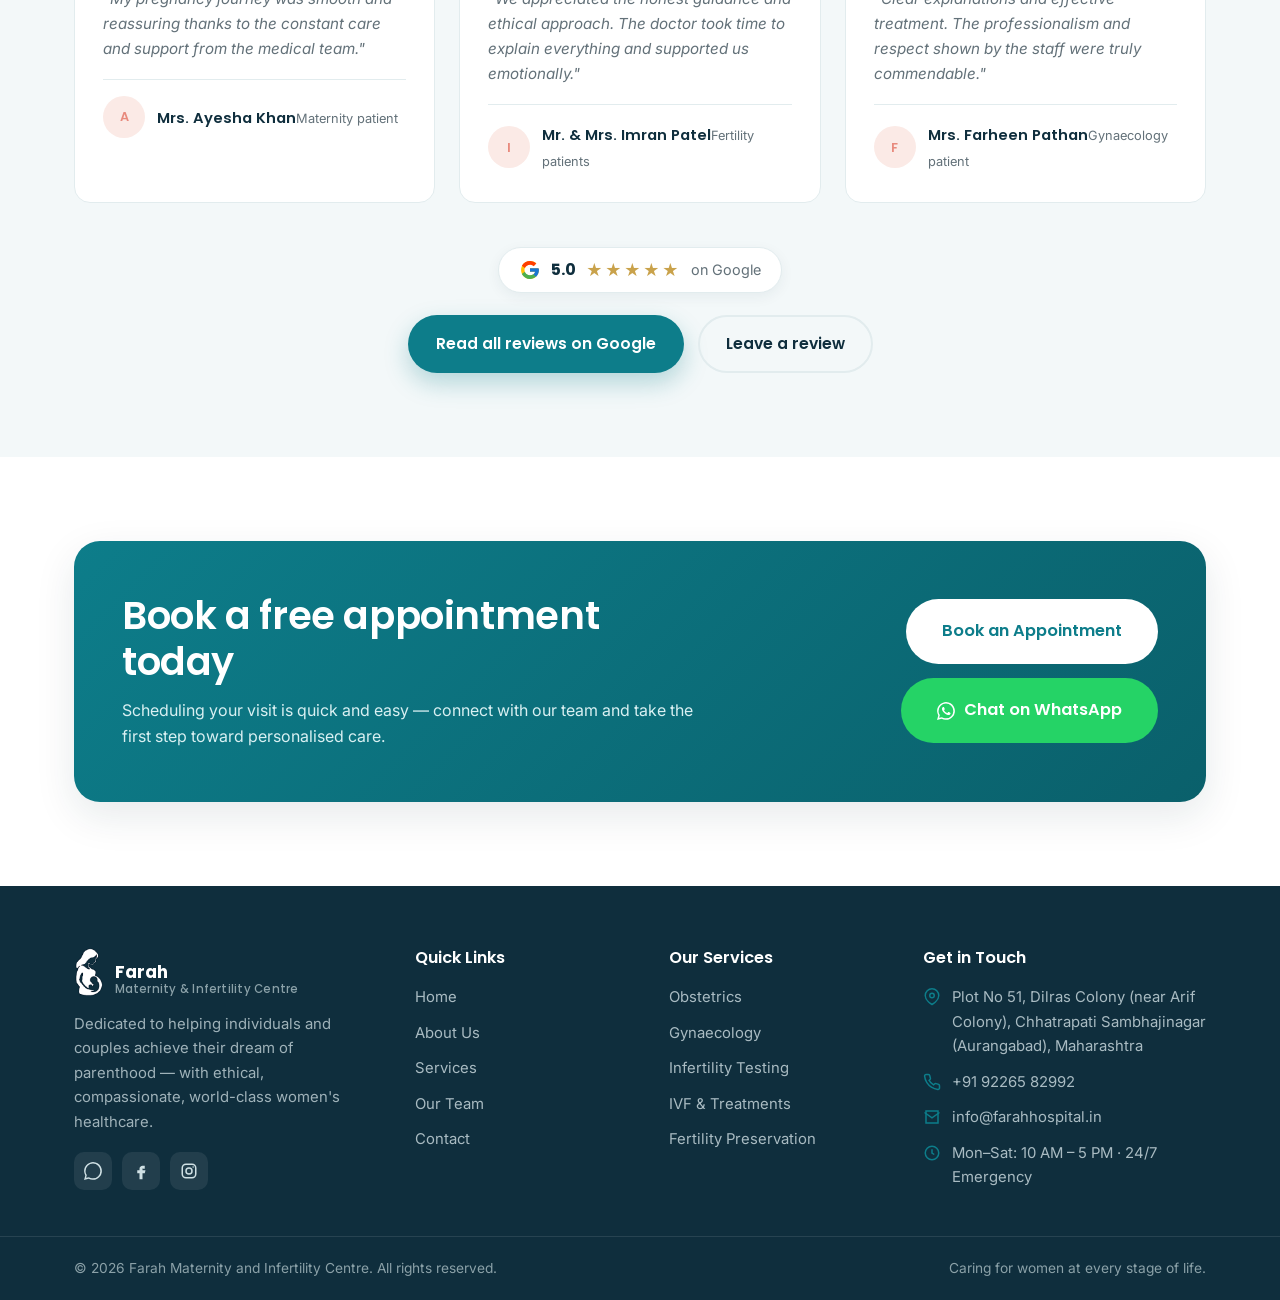
==== commit 747f87ae: "added: demo/farahhospital iter 5" ====
--- a/demo/farahhospital/index.html
+++ b/demo/farahhospital/index.html
@@ -62,7 +62,7 @@
         <span class="label">Call us<br><strong style="color:var(--teal)">+91 92265 82992</strong></span>
       </a>
       <a href="contact.html#appointment" class="btn btn-primary">Book Appointment</a>
-      <button class="nav-toggle" aria-label="Open menu"><span></span><img src="images/hanburger.png" alt="" srcset=""><span></span><span></span></button>
+      <button class="nav-toggle" aria-label="Open menu"><span></span><img src="images/hanburger.jpeg" alt="" srcset=""><span></span><span></span></button>
     </div>
   </div>
 </header>
@@ -84,7 +84,7 @@
       </div>
     </div>
     <div class="hero-figure">
-      <img src="images/location.png" alt="Caring medical team at Farah Maternity and Infertility Centre">
+      <img src="images/location.jpeg" alt="Caring medical team at Farah Maternity and Infertility Centre">
       <div class="hero-badge b1">
         <span class="hb-ico"><svg viewBox="0 0 24 24" width="22" height="22" fill="currentColor"><path d="M12 21s-6.7-4.35-9.33-8.36C.9 9.78 2.07 6 5.4 6c1.94 0 3.2 1.1 3.95 2.13L12 11l2.65-2.87C15.4 7.1 16.66 6 18.6 6c3.33 0 4.5 3.78 2.73 6.64C18.7 16.65 12 21 12 21z"/></svg></span>
         <div><strong>25+ Years</strong><small>of trusted care</small></div>
@@ -119,8 +119,8 @@
 <section class="section">
   <div class="container about-grid">
     <div class="about-media">
-      <img src="images/lab.jpg" alt="Modern facilities at Farah">
-      <img src="images/frontdesk.png" alt="Consultation at Farah">
+      <img src="images/lab.jpeg" alt="Modern facilities at Farah">
+      <img src="images/frontdesk.jpeg" alt="Consultation at Farah">
       <div class="exp-chip"><strong>25+</strong><span>Years of care</span></div>
     </div>
     <div class="about-copy">
@@ -222,7 +222,7 @@
         </div>
       </div>
       <div class="why-card">
-        <img src="images/lab.jpg" alt="Compassionate support">
+        <img src="images/lab.jpeg" alt="Compassionate support">
         <div class="wc-body">
           <h3>Compassionate support &amp; modern facilities</h3>
           <p>Continuous, compassionate support in a calm setting, backed by modern diagnostics and a well-equipped IVF lab.</p>
--- a/demo/farahhospital/styles.css
+++ b/demo/farahhospital/styles.css
@@ -195,7 +195,7 @@
 .doctor{background:linear-gradient(140deg,var(--navy),#10404f);color:#fff;border-radius:var(--radius-lg);overflow:hidden}
 .doctor-grid{display:grid;grid-template-columns:.8fr 1.2fr;gap:0;align-items:stretch}
 .doctor-photo{background:var(--teal-soft);min-height:340px;position:relative;overflow:hidden}
-.doctor-photo img{width:100%;height:100%;object-fit:cover;object-position:top}
+.doctor-photo img{width:100%;height:100%;object-fit:cover;object-position: 80% center;}
 .doctor-body{padding:50px 48px}
 .doctor-body .eyebrow{color:#7fd4dd}
 .doctor-body .eyebrow::before{background:var(--rose)}
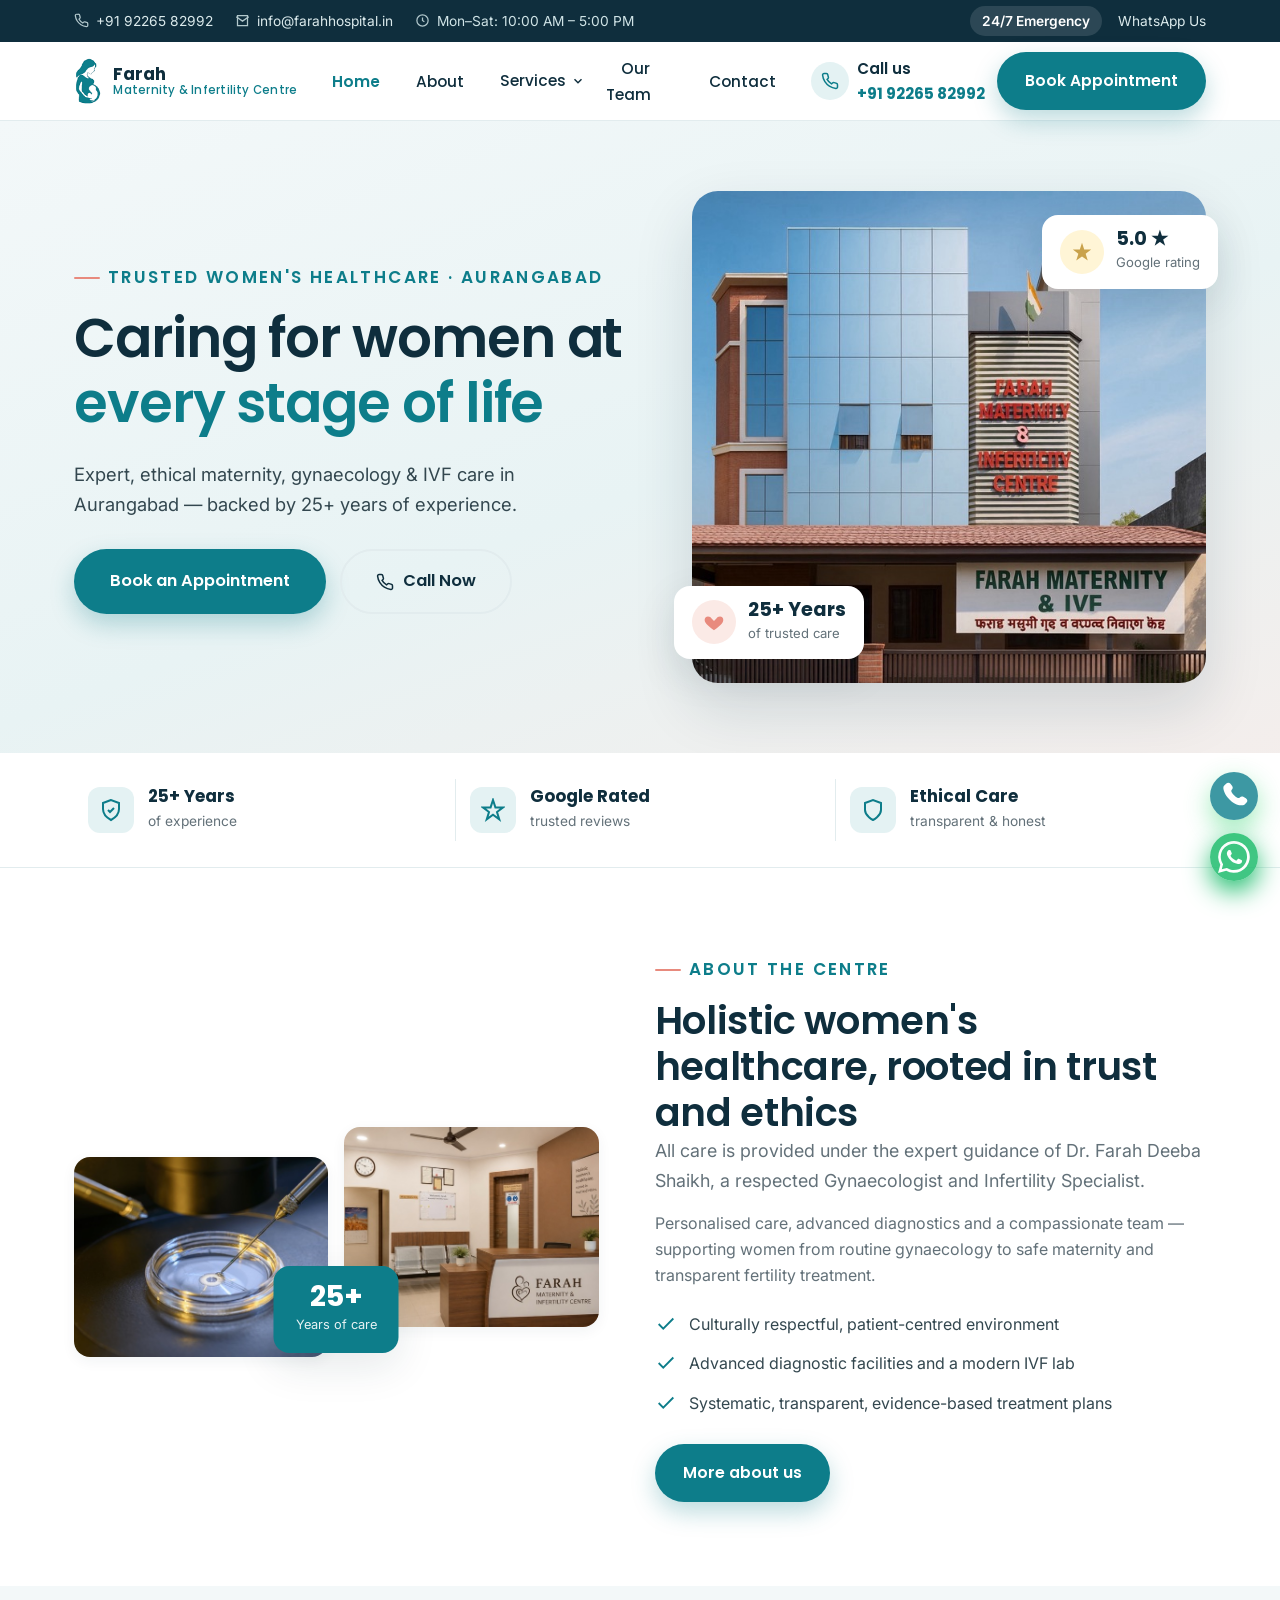
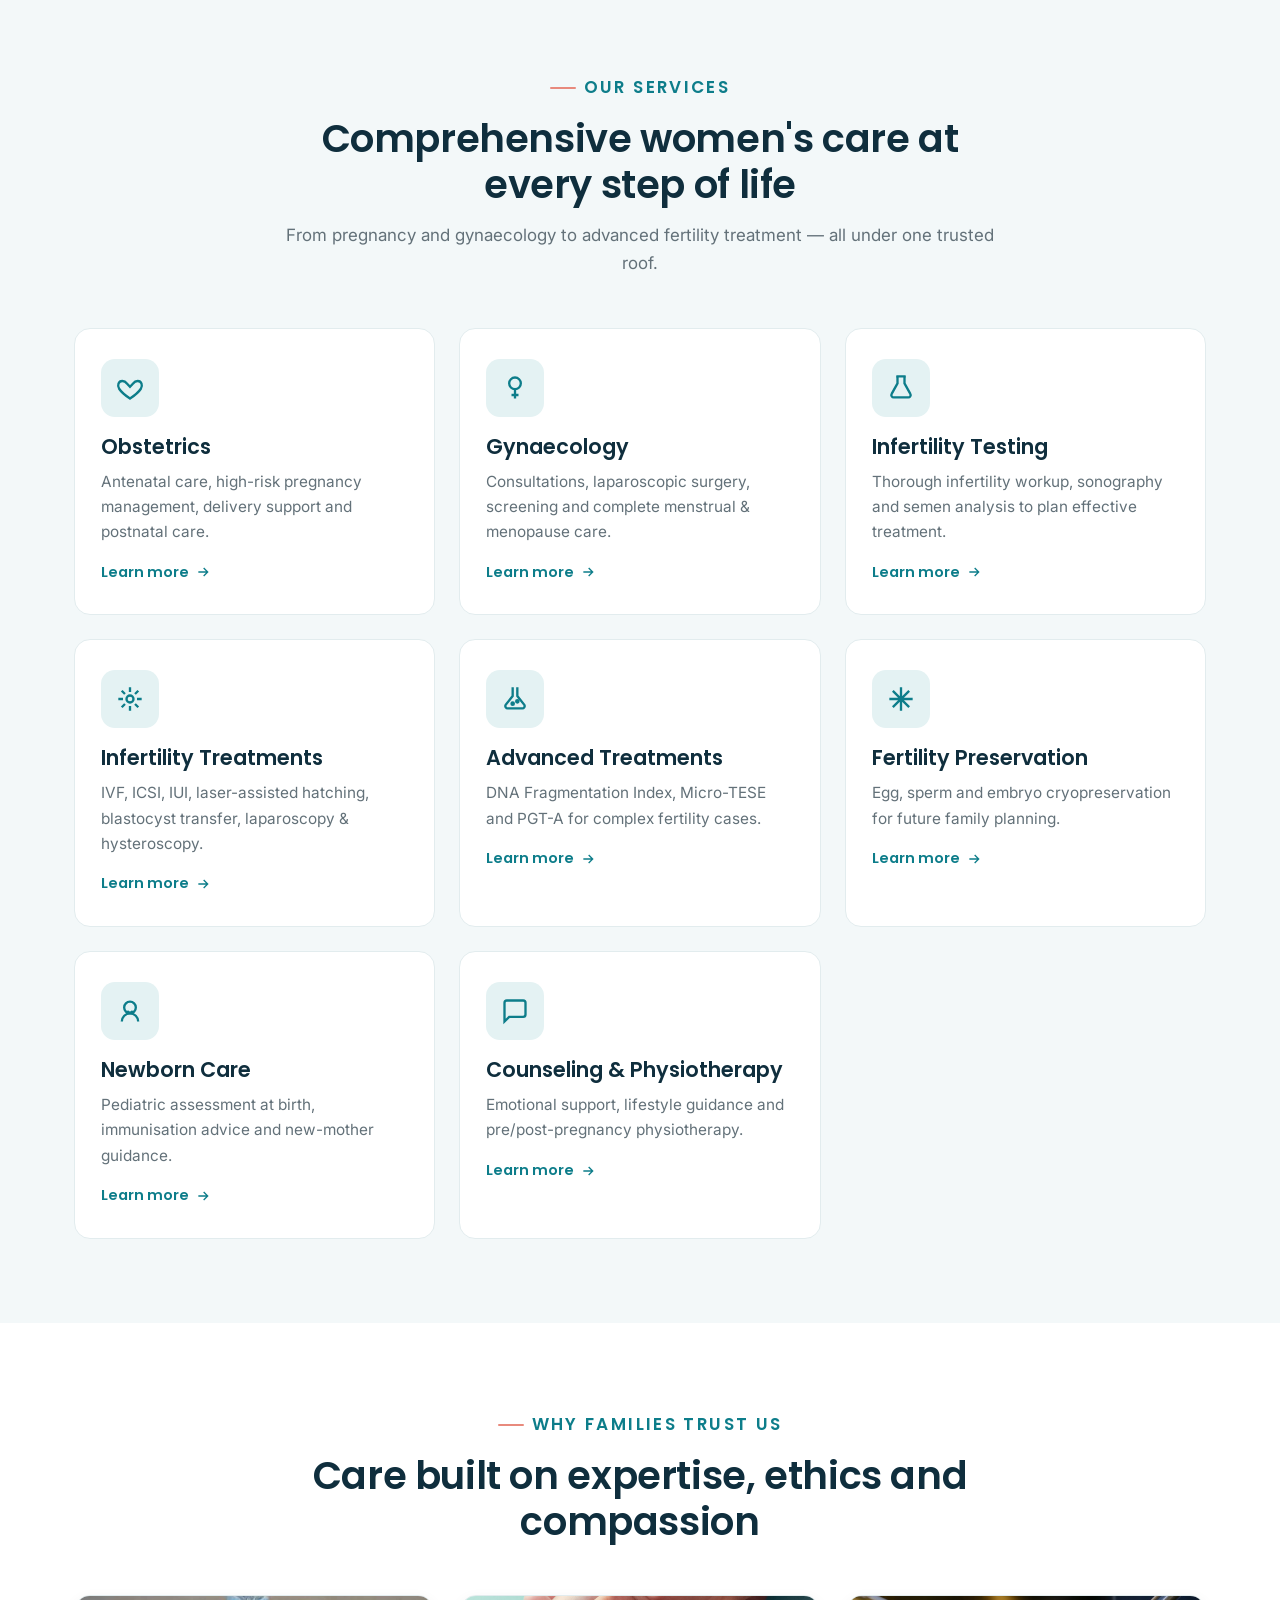
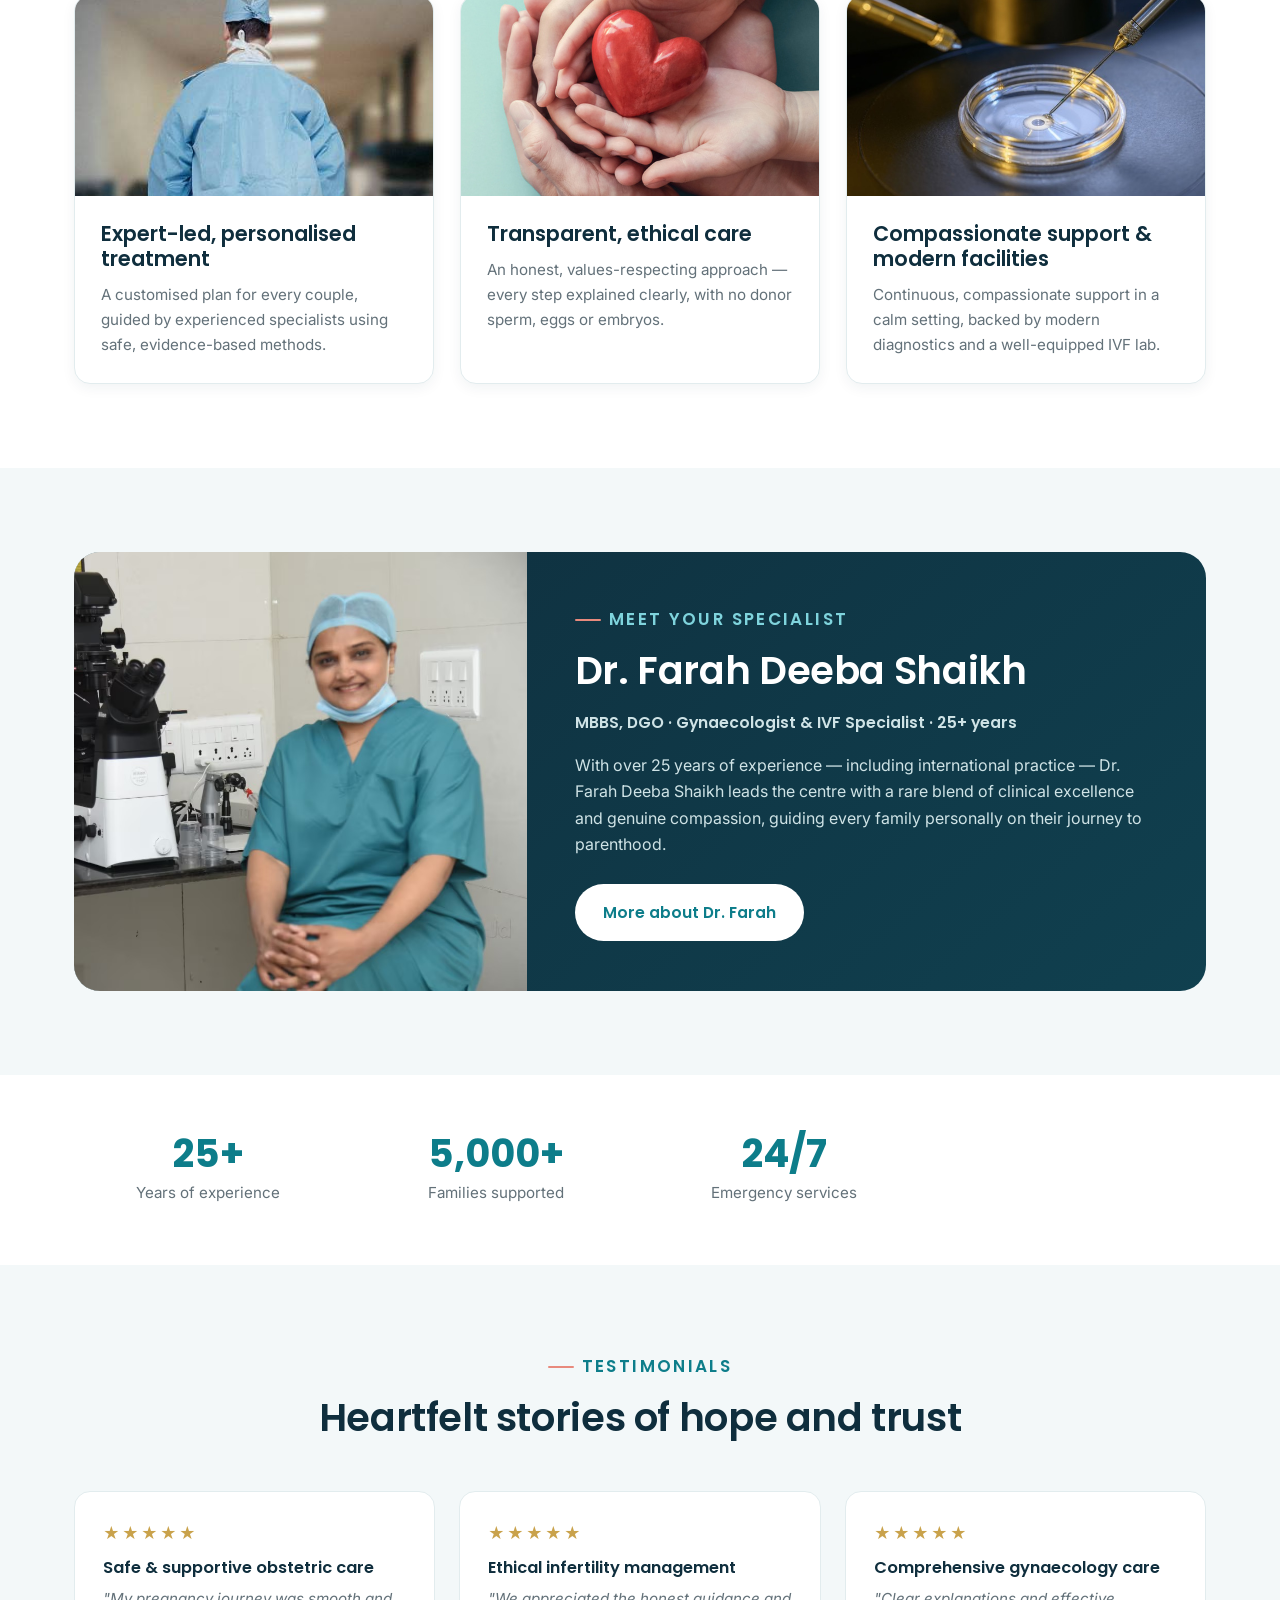
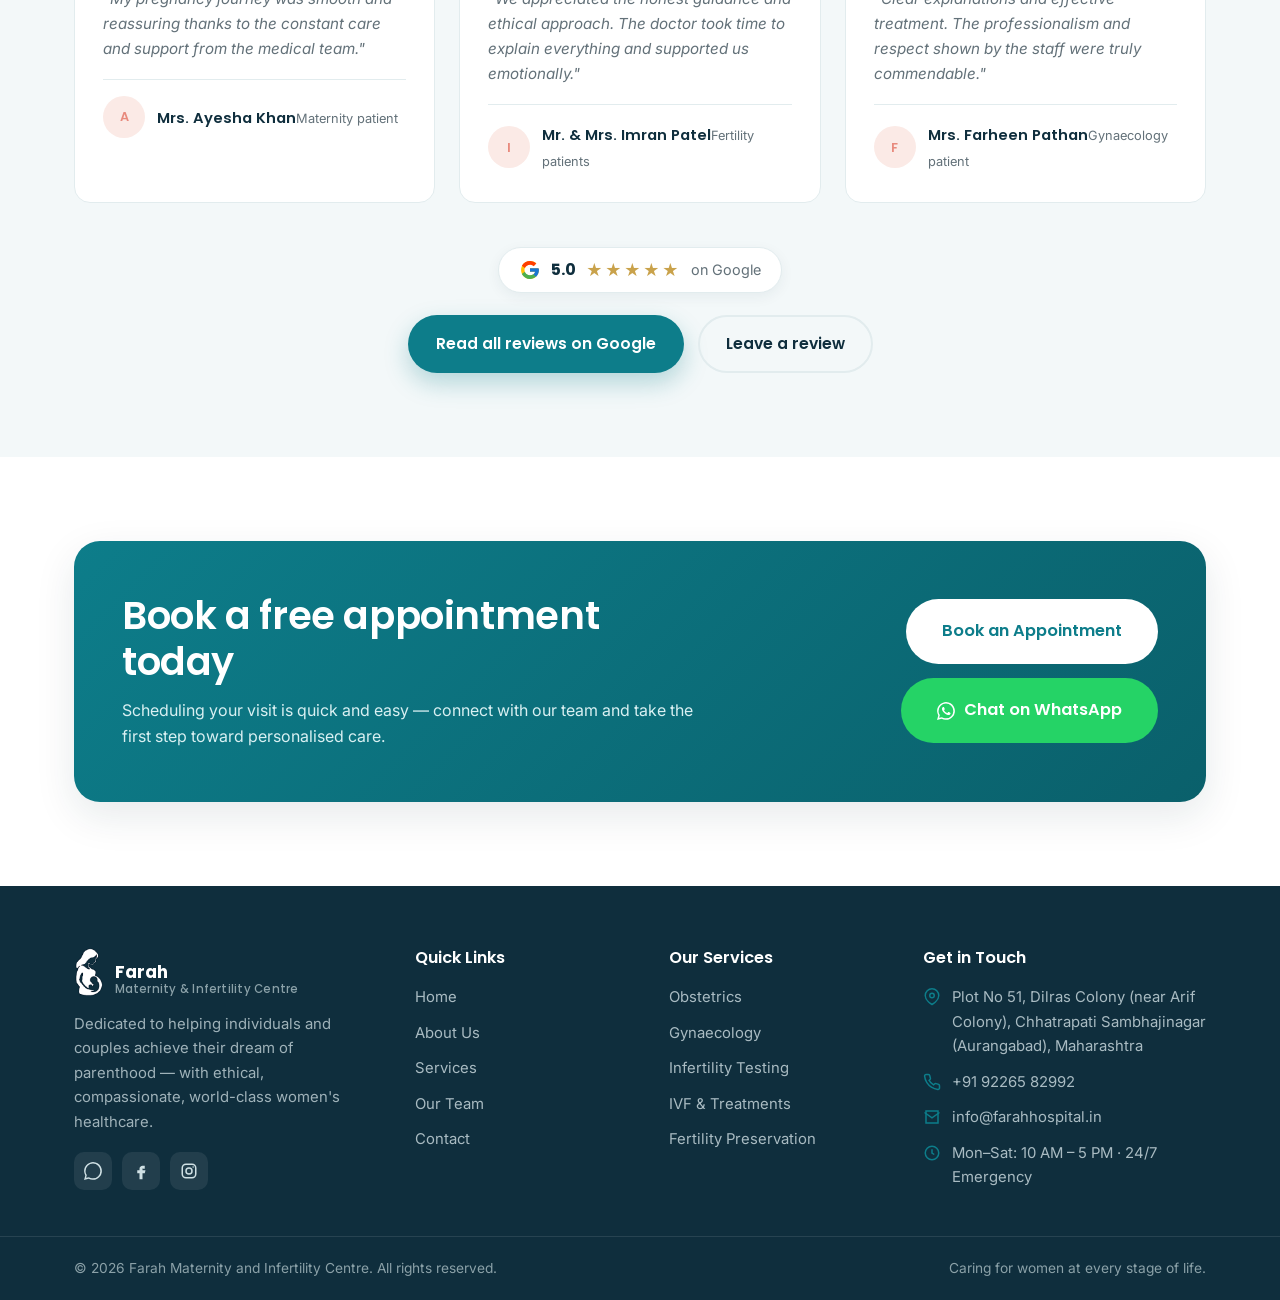
==== commit 3b9ad4d3: "added: demo/farahhospital iter 6" ====
--- a/demo/farahhospital/index.html
+++ b/demo/farahhospital/index.html
@@ -52,7 +52,19 @@
     <ul class="nav-links">
       <li><a href="index.html" class="active">Home</a></li>
       <li><a href="about.html">About</a></li>
-      <li><a href="services.html">Services</a></li>
+      <li class="has-dropdown">
+        <a href="services.html" class="dropdown-toggle">Services <svg class="dropdown-chevron" viewBox="0 0 24 24" fill="none" stroke="currentColor" stroke-width="2.5"><path d="M6 9l6 6 6-6"/></svg></a>
+        <ul class="dropdown">
+          <li><a href="services.html#obstetrics">Obstetrics</a></li>
+          <li><a href="services.html#gynaecology">Gynaecology</a></li>
+          <li><a href="services.html#testing">Infertility Testing</a></li>
+          <li><a href="services.html#treatments">Infertility Treatments</a></li>
+          <li><a href="services.html#advanced">Advanced Treatments</a></li>
+          <li><a href="services.html#preservation">Fertility Preservation</a></li>
+          <li><a href="services.html#newborn">Newborn Care</a></li>
+          <li><a href="services.html#counseling">Counseling &amp; Physiotherapy</a></li>
+        </ul>
+      </li>
       <li><a href="team.html">Our Team</a></li>
       <li><a href="contact.html">Contact</a></li>
     </ul>
@@ -381,16 +393,22 @@
 </footer>
 
 <!-- Floating WhatsApp -->
-<a href="https://wa.me/919226582992" target="_blank" rel="noopener" class="wa-float" aria-label="Chat on WhatsApp">
+<a href="https://wa.me/919226582992" target="_blank" rel="noopener" class="wa-float" aria-label="Chat on Call">
   <svg viewBox="0 0 24 24" fill="currentColor"><path d="M.06 24l1.68-6.14a11.86 11.86 0 1 1 4.42 4.36zm6.6-3.8c1.62.96 3.16 1.54 5.27 1.54a9.86 9.86 0 1 0-9.86-9.86c0 2.21.65 3.86 1.74 5.6l-.99 3.62z"/><path fill="#fff" d="M9.5 7.3c-.2-.46-.42-.47-.62-.48h-.53c-.18 0-.48.07-.73.34s-.96.94-.96 2.3.99 2.66 1.12 2.85 1.93 3.09 4.78 4.21c2.37.93 2.85.75 3.37.7s1.66-.68 1.9-1.33.24-1.22.17-1.33-.26-.2-.55-.34-1.66-.82-1.92-.91-.45-.14-.64.14-.73.91-.9 1.1-.33.2-.62.07a7.86 7.86 0 0 1-2.3-1.42 8.6 8.6 0 0 1-1.6-1.98c-.17-.29 0-.44.13-.59s.29-.33.44-.5.19-.29.29-.48.05-.36-.02-.5-.64-1.58-.9-2.16z"/></svg>
 </a>
-
-<!-- Mobile sticky action bar -->
-<nav class="mobile-bar" aria-label="Quick actions">
-  <a class="mb-call" href="tel:+919226582992"><svg viewBox="0 0 24 24" fill="none" stroke="currentColor" stroke-width="2"><path d="M22 16.92v3a2 2 0 0 1-2.18 2 19.79 19.79 0 0 1-8.63-3.07 19.5 19.5 0 0 1-6-6 19.79 19.79 0 0 1-3.07-8.67A2 2 0 0 1 4.11 2h3a2 2 0 0 1 2 1.72c.13.96.36 1.9.7 2.81a2 2 0 0 1-.45 2.11L8.09 9.91a16 16 0 0 0 6 6l1.27-1.27a2 2 0 0 1 2.11-.45c.91.34 1.85.57 2.81.7A2 2 0 0 1 22 16.92z"/></svg>Call</a>
-  <a class="mb-wa" href="https://wa.me/919226582992" target="_blank" rel="noopener"><svg viewBox="0 0 24 24" fill="currentColor"><path d="M.06 24l1.68-6.14a11.86 11.86 0 1 1 4.42 4.36zm6.6-3.8c1.62.96 3.16 1.54 5.27 1.54a9.86 9.86 0 1 0-9.86-9.86c0 2.21.65 3.86 1.74 5.6l-.99 3.62z"/></svg>WhatsApp</a>
-  <a class="mb-book" href="contact.html#appointment"><svg viewBox="0 0 24 24" fill="none" stroke="currentColor" stroke-width="2"><rect x="3" y="4" width="18" height="18" rx="2"/><path d="M16 2v4M8 2v4M3 10h18"/></svg>Book</a>
-</nav>
+<a
+  href="tel:+919226582992"
+  target="_blank"
+  rel="noopener"
+  class="wa-float2"
+  aria-label="Chat on WhatsApp"
+>
+  <svg viewBox="0 0 24 24" fill="currentColor">
+    <path
+      d="M16.5562 12.9062L16.1007 13.359C16.1007 13.359 15.0181 14.4355 12.0631 11.4972C9.10812 8.55901 10.1907 7.48257 10.1907 7.48257L10.4775 7.19738C11.1841 6.49484 11.2507 5.36691 10.6342 4.54348L9.37326 2.85908C8.61028 1.83992 7.13596 1.70529 6.26145 2.57483L4.69185 4.13552C4.25823 4.56668 3.96765 5.12559 4.00289 5.74561C4.09304 7.33182 4.81071 10.7447 8.81536 14.7266C13.0621 18.9492 17.0468 19.117 18.6763 18.9651C19.1917 18.9171 19.6399 18.6546 20.0011 18.2954L21.4217 16.883C22.3806 15.9295 22.1102 14.2949 20.8833 13.628L18.9728 12.5894C18.1672 12.1515 17.1858 12.2801 16.5562 12.9062Z"
+    />
+  </svg>
+</a>
 <script src="script.js"></script>
 </body>
 </html>
--- a/demo/farahhospital/styles.css
+++ b/demo/farahhospital/styles.css
@@ -421,10 +421,17 @@
 .foot-bottom .container{display:flex;justify-content:space-between;gap:14px;flex-wrap:wrap}
 
 /* WhatsApp floating button */
-.wa-float{position:fixed;right:22px;bottom:22px;z-index:150;width:58px;height:58px;border-radius:50%;background:#25d366;display:grid;place-items:center;box-shadow:0 10px 26px rgba(37,211,102,.45);transition:.25s;animation:wapulse 2.6s infinite}
+.wa-float2{position:fixed;right:22px;bottom:5rem;z-index:210;width:48px;height:48px;border-radius:50%;background:hsla(186, 83%, 30%, 0.80);display:grid;place-items:center;box-shadow:0 10px 26px rgba(37,211,102,.45);transition:.25s;animation:wapulse 2.6s infinite}
+.wa-float2:hover{transform:scale(1.08)}
+.wa-float2 svg{width:32px;height:32px;color:#fff}
+
+.wa-float{position:fixed;right:22px;bottom:1.2rem;z-index:210;width:48px;height:48px;border-radius:50%;background:hsla(150, 72%, 43%, 0.85);display:grid;place-items:center;box-shadow:0 10px 26px #1fbd6d;transition:.25s;animation:wapulse 2.6s infinite}
 .wa-float:hover{transform:scale(1.08)}
-.wa-float svg{width:30px;height:30px;color:#fff}
-@keyframes wapulse{0%{box-shadow:0 10px 26px rgba(37,211,102,.45),0 0 0 0 rgba(37,211,102,.4)}70%{box-shadow:0 10px 26px rgba(37,211,102,.45),0 0 0 16px rgba(37,211,102,0)}100%{box-shadow:0 10px 26px rgba(37,211,102,.45),0 0 0 0 rgba(37,211,102,0)}}
+.wa-float svg{width:32px;height:32px;color:#fff}
+
+/* @keyframes wapulse{0%{box-shadow:0 10px 26px rgba(37,211,102,.45),0 0 0 0 rgba(37,211,102,.4)}70%{box-shadow:0 10px 26px rgba(37,211,102,.45),0 0 0 16px rgba(37,211,102,0)}100%{box-shadow:0 10px 26px rgba(37,211,102,.45),0 0 0 0 rgba(37,211,102,0)}} */
+
+
 
 /* ---------- Responsive ---------- */
 @media (max-width:980px){
@@ -466,28 +473,59 @@
 .nav-overlay{position:fixed;inset:0;background:rgba(15,46,61,.45);z-index:180;opacity:0;visibility:hidden;transition:.3s}
 .nav-overlay.open{opacity:1;visibility:visible}
 
+/* ---------- Services dropdown ---------- */
+.has-dropdown{position:relative}
+.dropdown-toggle{display:inline-flex!important;align-items:center;gap:5px;cursor:pointer}
+.dropdown-chevron{width:14px;height:14px;flex-shrink:0;transition:transform .22s}
+.has-dropdown.open .dropdown-chevron,.has-dropdown:hover .dropdown-chevron{transform:rotate(180deg)}
+.dropdown{
+  position:absolute;top:calc(100% + 10px);left:50%;
+  transform:translateX(-50%) translateY(-6px);
+  min-width:230px;background:#fff;border-radius:14px;
+  box-shadow:0 10px 36px rgba(0,0,0,.13);padding:8px;
+  list-style:none;opacity:0;visibility:hidden;pointer-events:none;
+  transition:opacity .2s,transform .2s,visibility .2s;z-index:300
+}
+.has-dropdown:hover .dropdown,.has-dropdown.open .dropdown{
+  opacity:1;visibility:visible;pointer-events:auto;
+  transform:translateX(-50%) translateY(0)
+}
+.dropdown li a{
+  display:block;padding:9px 14px;border-radius:8px;
+  font-family:"Poppins",sans-serif;font-weight:500;font-size:.91rem;
+  color:var(--navy);transition:background .15s,color .15s
+}
+.dropdown li a:hover{background:var(--teal-soft);color:var(--teal-dark)}
+/* Mobile: accordion inside slide-in nav */
+@media(max-width:680px){
+  .dropdown{
+    position:static;transform:none!important;
+    box-shadow:none;border-radius:10px;
+    background:var(--teal-soft);padding:4px 8px;margin-top:4px;
+    max-height:0;overflow:hidden;opacity:0;visibility:hidden;
+    transition:max-height .32s ease,opacity .25s,visibility .25s
+  }
+  .has-dropdown.open .dropdown{max-height:500px;opacity:1;visibility:visible}
+  .has-dropdown:hover .dropdown{opacity:0;visibility:hidden;max-height:0}
+  .dropdown-chevron{width:16px;height:16px}
+  .dropdown li a{padding:10px 12px;font-size:1rem;border-radius:8px}
+}
+
 
 /* ===== Mobile improvements (research-backed) ===== */
-.mobile-bar{display:none;position:fixed;left:0;right:0;bottom:0;z-index:170;background:#fff;border-top:1px solid var(--line);box-shadow:0 -6px 24px rgba(15,46,61,.13)}
-.mobile-bar a{flex:1;display:flex;flex-direction:column;align-items:center;justify-content:center;gap:3px;padding:8px 4px;min-height:56px;font-family:"Poppins",sans-serif;font-weight:600;font-size:.72rem;text-decoration:none;color:var(--navy)}
-.mobile-bar a svg{width:22px;height:22px}
-.mobile-bar .mb-call{color:var(--teal)}
-.mobile-bar .mb-wa{color:#1eb455}
-.mobile-bar .mb-book{background:var(--teal);color:#fff}
 @media (max-width:980px){
   .hero-copy{order:2}
   .hero-figure{order:1}
 }
 @media (max-width:680px){
-  .services-cards{grid-template-columns:1fr 1fr;gap:12px}
-  .services-cards .card{padding:18px 12px;text-align:center}
-  .services-cards .card .c-ico{margin:0 auto 12px;width:50px;height:50px}
-  .services-cards .card .c-ico svg{width:24px;height:24px}
-  .services-cards .card h3{font-size:1rem}
-  .services-cards .card p,.services-cards .card .c-link{display:none}
+  .services-cards{grid-template-columns:1fr;gap:12px}
+  .services-cards .card{padding:14px 12px;text-align:left;display:flex;flex-direction:row;align-items:center;gap:10px}
+  .services-cards .card .c-ico{flex-shrink:0;margin:0;width:46px;height:46px}
+  .services-cards .card .c-ico svg{width:22px;height:22px}
+  .services-cards .card h3{flex:1;font-size:.95rem;margin:0}
+  .services-cards .card p, .services-cards .card .c-link{display:none}
   .tst-grid .tst:nth-child(n+3){display:none}
-  .wa-float{display:none}
-  .mobile-bar{display:flex}
+  .mobile-bar{display:flex;flex-direction:column;align-items:center;justify-content:space-around;gap:0}
   body{padding-bottom:66px}
 }
 
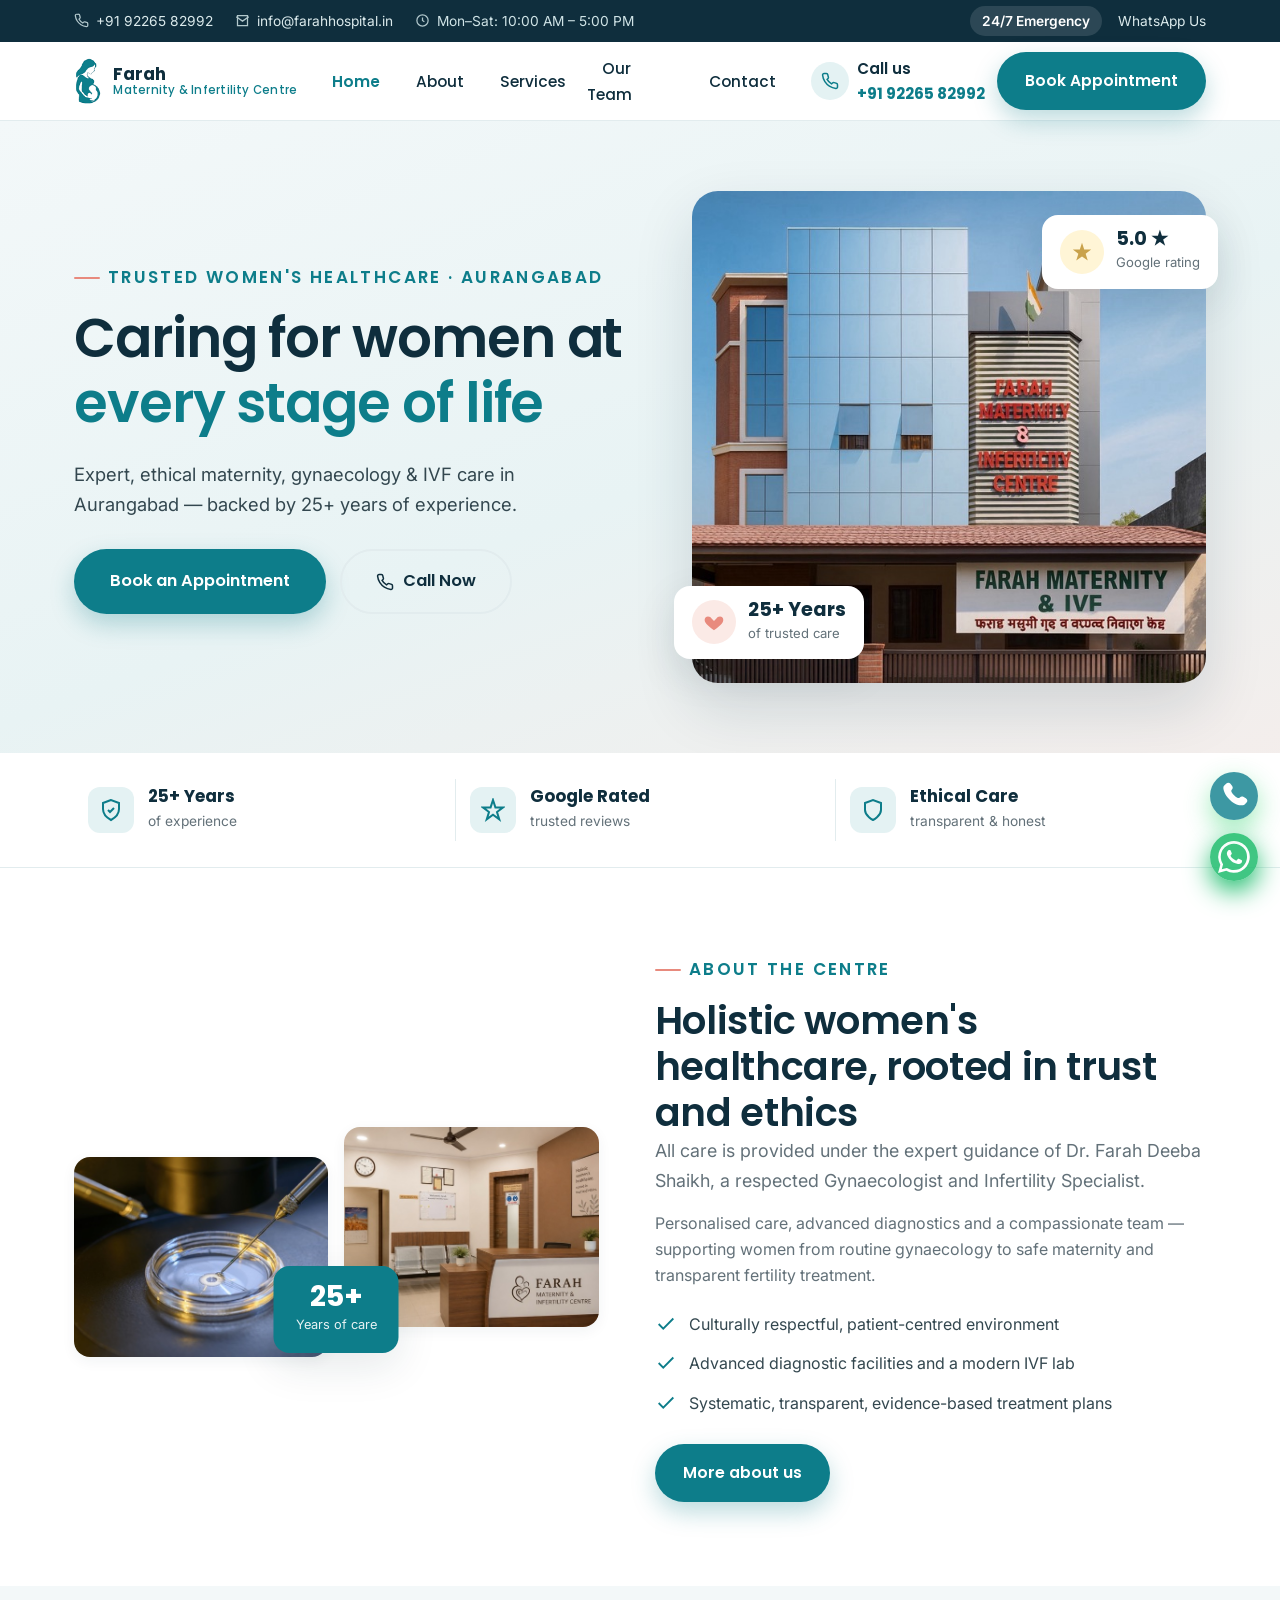
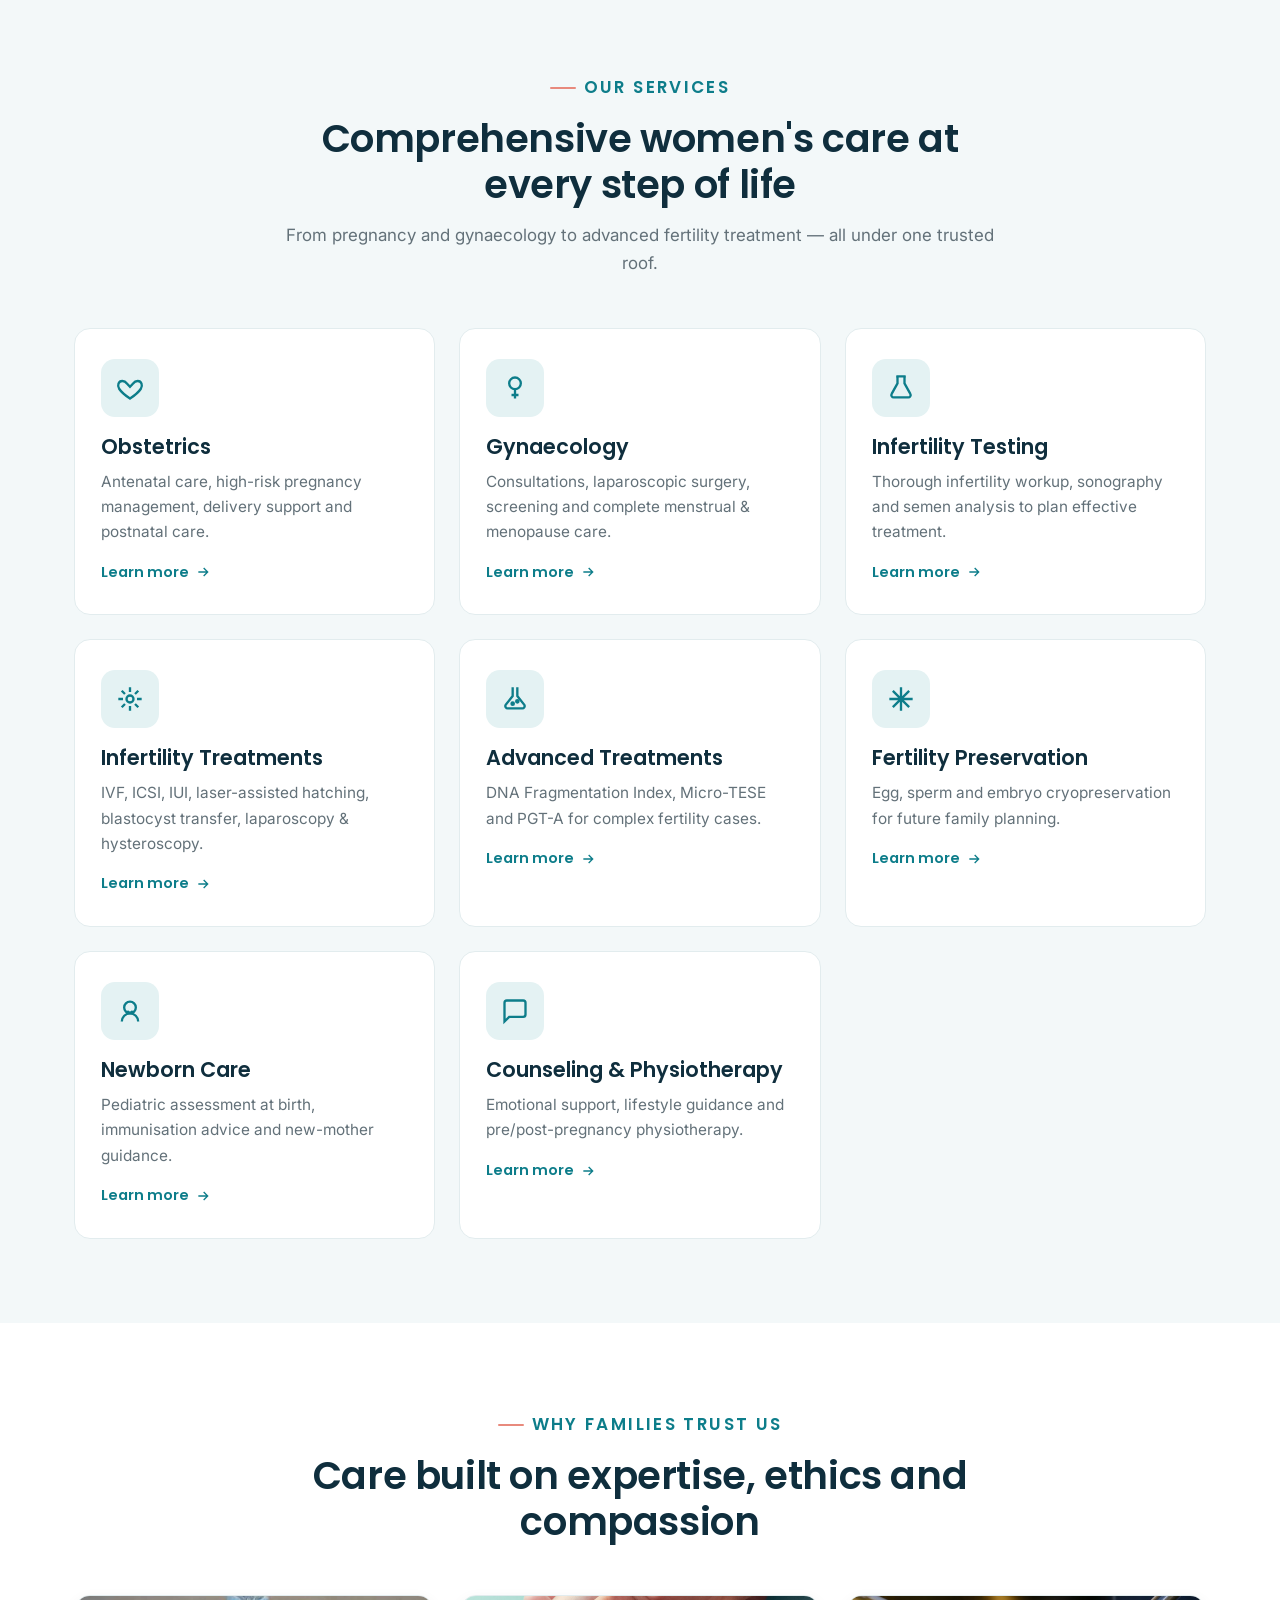
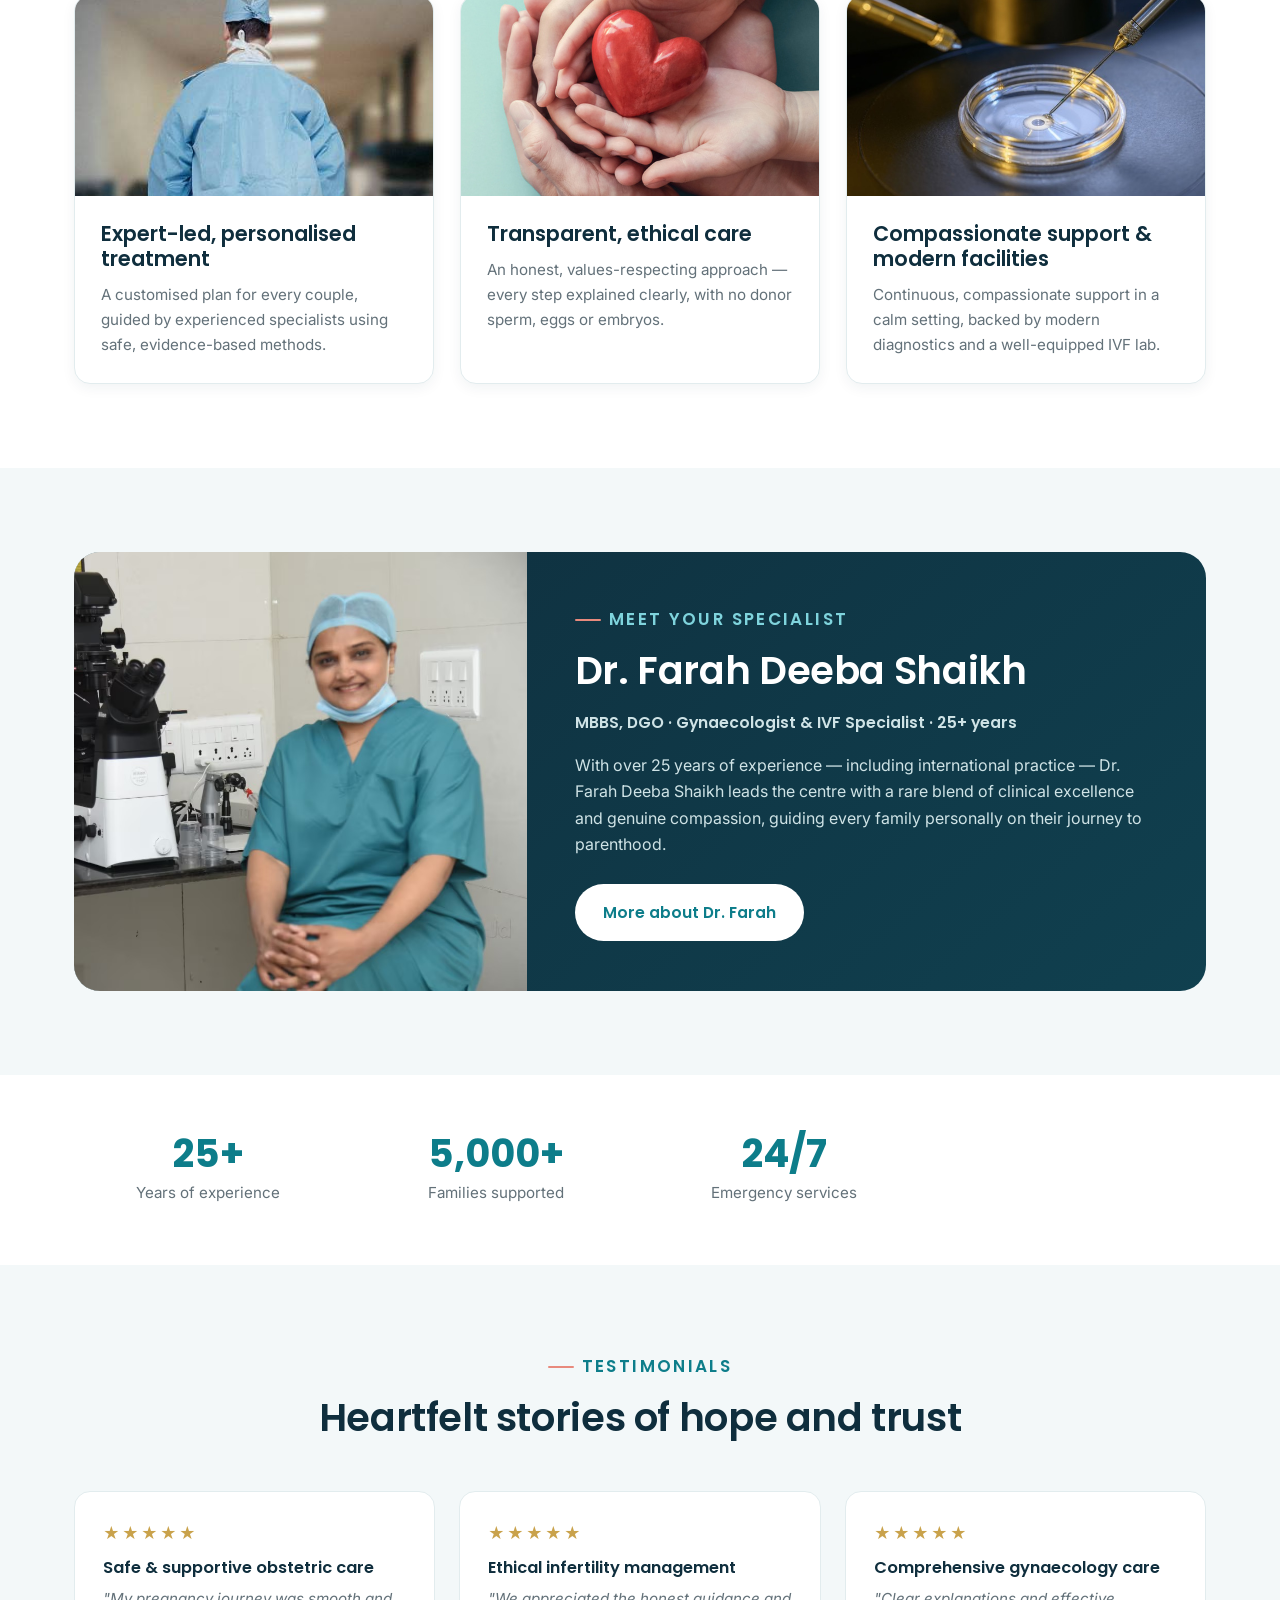
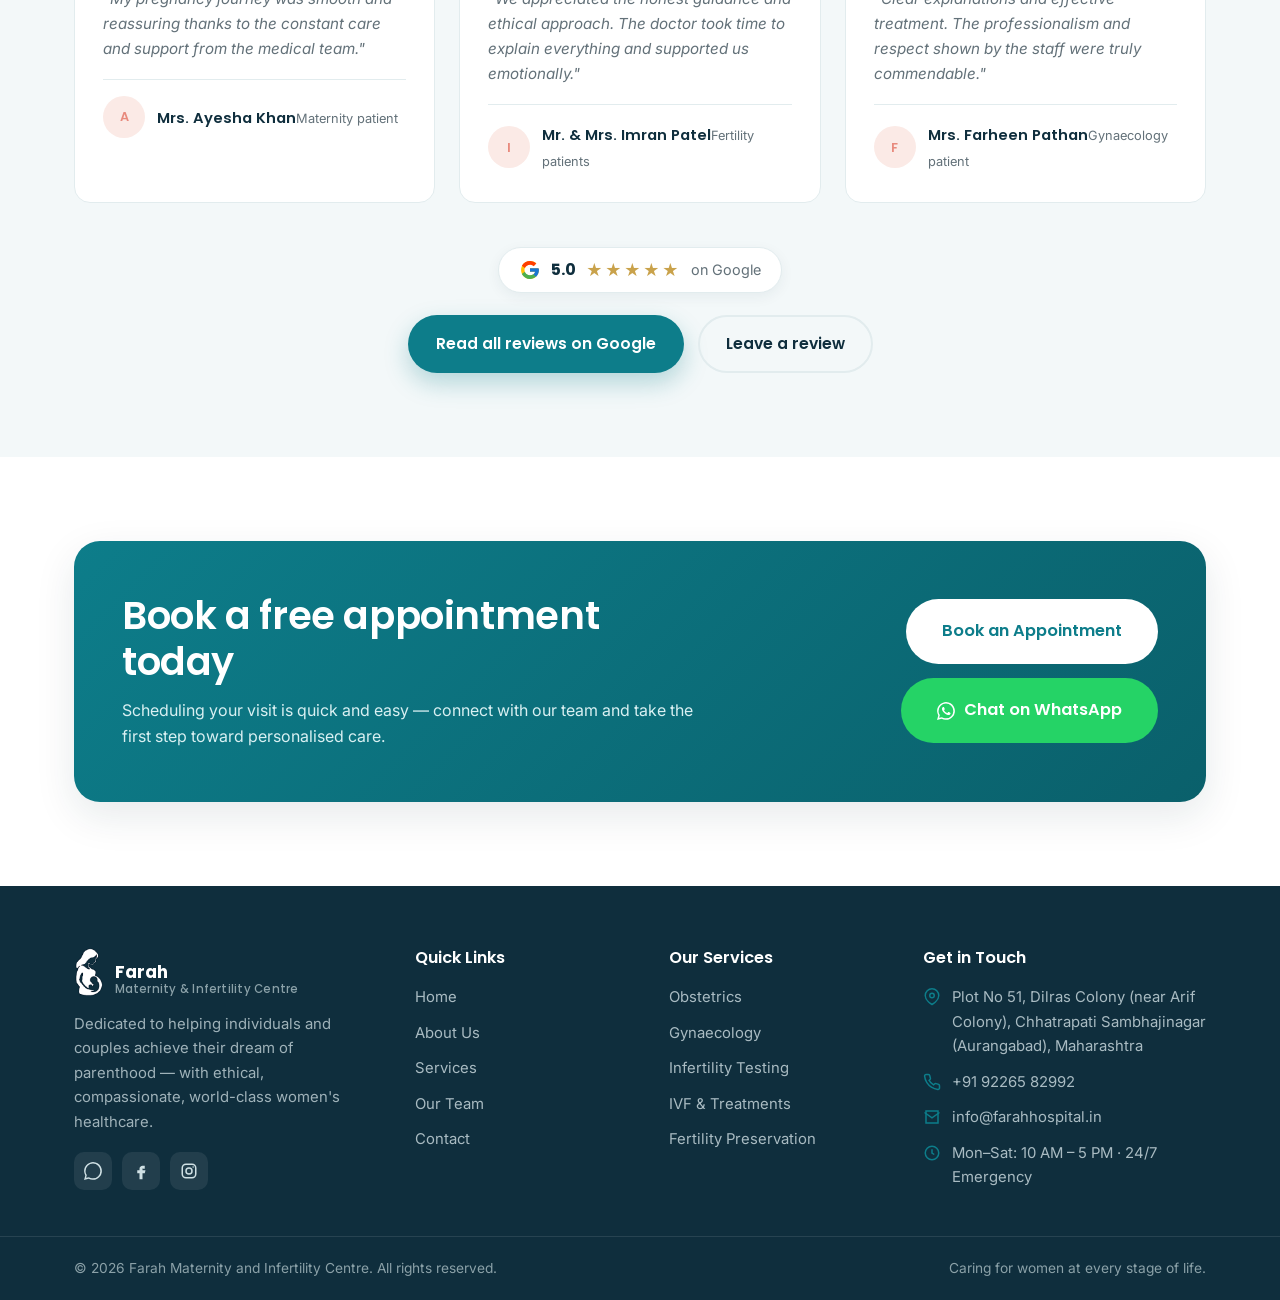
==== commit 49ade029: "added: demo/farahhospital iter 7" ====
--- a/demo/farahhospital/index.html
+++ b/demo/farahhospital/index.html
@@ -52,19 +52,8 @@
     <ul class="nav-links">
       <li><a href="index.html" class="active">Home</a></li>
       <li><a href="about.html">About</a></li>
-      <li class="has-dropdown">
-        <a href="services.html" class="dropdown-toggle">Services <svg class="dropdown-chevron" viewBox="0 0 24 24" fill="none" stroke="currentColor" stroke-width="2.5"><path d="M6 9l6 6 6-6"/></svg></a>
-        <ul class="dropdown">
-          <li><a href="services.html#obstetrics">Obstetrics</a></li>
-          <li><a href="services.html#gynaecology">Gynaecology</a></li>
-          <li><a href="services.html#testing">Infertility Testing</a></li>
-          <li><a href="services.html#treatments">Infertility Treatments</a></li>
-          <li><a href="services.html#advanced">Advanced Treatments</a></li>
-          <li><a href="services.html#preservation">Fertility Preservation</a></li>
-          <li><a href="services.html#newborn">Newborn Care</a></li>
-          <li><a href="services.html#counseling">Counseling &amp; Physiotherapy</a></li>
-        </ul>
-      </li>
+      <li><a href="services.html">Services</a></li>
+
       <li><a href="team.html">Our Team</a></li>
       <li><a href="contact.html">Contact</a></li>
     </ul>
--- a/demo/farahhospital/styles.css
+++ b/demo/farahhospital/styles.css
@@ -473,45 +473,6 @@
 .nav-overlay{position:fixed;inset:0;background:rgba(15,46,61,.45);z-index:180;opacity:0;visibility:hidden;transition:.3s}
 .nav-overlay.open{opacity:1;visibility:visible}
 
-/* ---------- Services dropdown ---------- */
-.has-dropdown{position:relative}
-.dropdown-toggle{display:inline-flex!important;align-items:center;gap:5px;cursor:pointer}
-.dropdown-chevron{width:14px;height:14px;flex-shrink:0;transition:transform .22s}
-.has-dropdown.open .dropdown-chevron,.has-dropdown:hover .dropdown-chevron{transform:rotate(180deg)}
-.dropdown{
-  position:absolute;top:calc(100% + 10px);left:50%;
-  transform:translateX(-50%) translateY(-6px);
-  min-width:230px;background:#fff;border-radius:14px;
-  box-shadow:0 10px 36px rgba(0,0,0,.13);padding:8px;
-  list-style:none;opacity:0;visibility:hidden;pointer-events:none;
-  transition:opacity .2s,transform .2s,visibility .2s;z-index:300
-}
-.has-dropdown:hover .dropdown,.has-dropdown.open .dropdown{
-  opacity:1;visibility:visible;pointer-events:auto;
-  transform:translateX(-50%) translateY(0)
-}
-.dropdown li a{
-  display:block;padding:9px 14px;border-radius:8px;
-  font-family:"Poppins",sans-serif;font-weight:500;font-size:.91rem;
-  color:var(--navy);transition:background .15s,color .15s
-}
-.dropdown li a:hover{background:var(--teal-soft);color:var(--teal-dark)}
-/* Mobile: accordion inside slide-in nav */
-@media(max-width:680px){
-  .dropdown{
-    position:static;transform:none!important;
-    box-shadow:none;border-radius:10px;
-    background:var(--teal-soft);padding:4px 8px;margin-top:4px;
-    max-height:0;overflow:hidden;opacity:0;visibility:hidden;
-    transition:max-height .32s ease,opacity .25s,visibility .25s
-  }
-  .has-dropdown.open .dropdown{max-height:500px;opacity:1;visibility:visible}
-  .has-dropdown:hover .dropdown{opacity:0;visibility:hidden;max-height:0}
-  .dropdown-chevron{width:16px;height:16px}
-  .dropdown li a{padding:10px 12px;font-size:1rem;border-radius:8px}
-}
-
-
 /* ===== Mobile improvements (research-backed) ===== */
 @media (max-width:980px){
   .hero-copy{order:2}
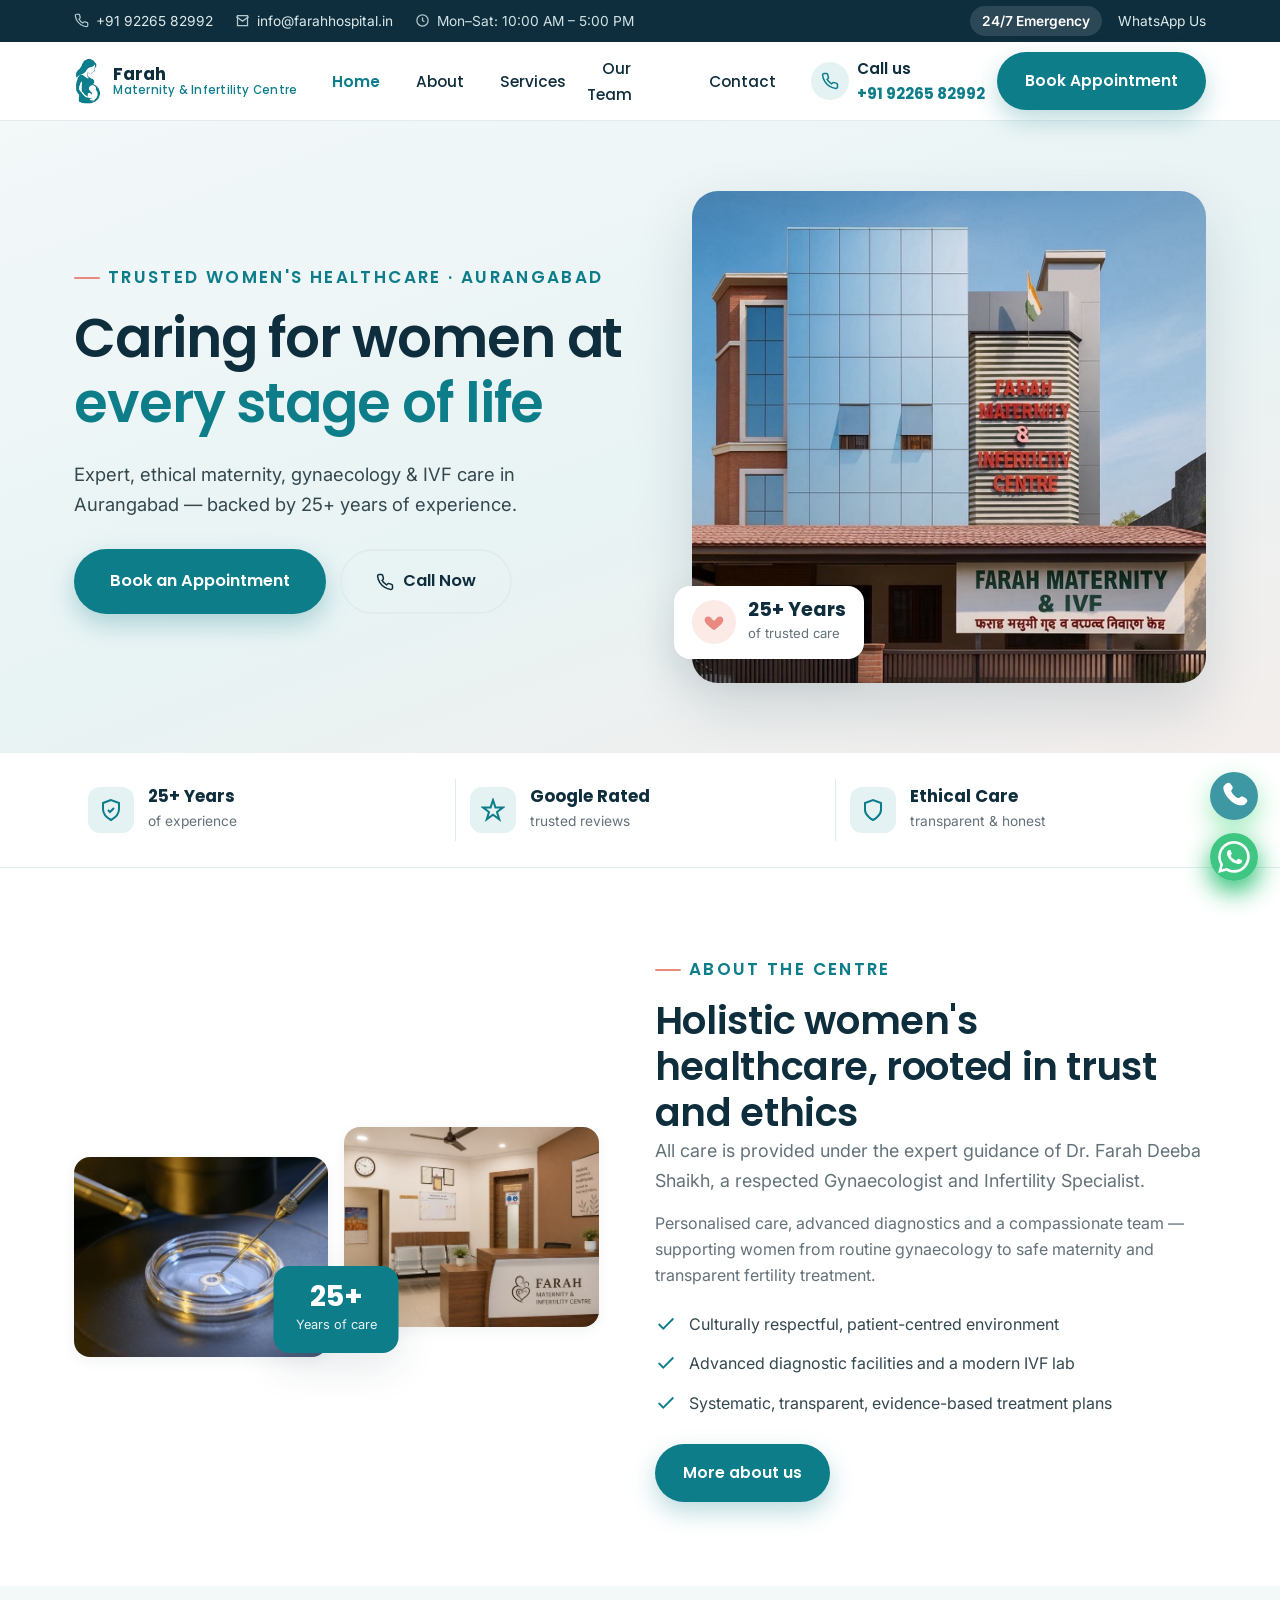
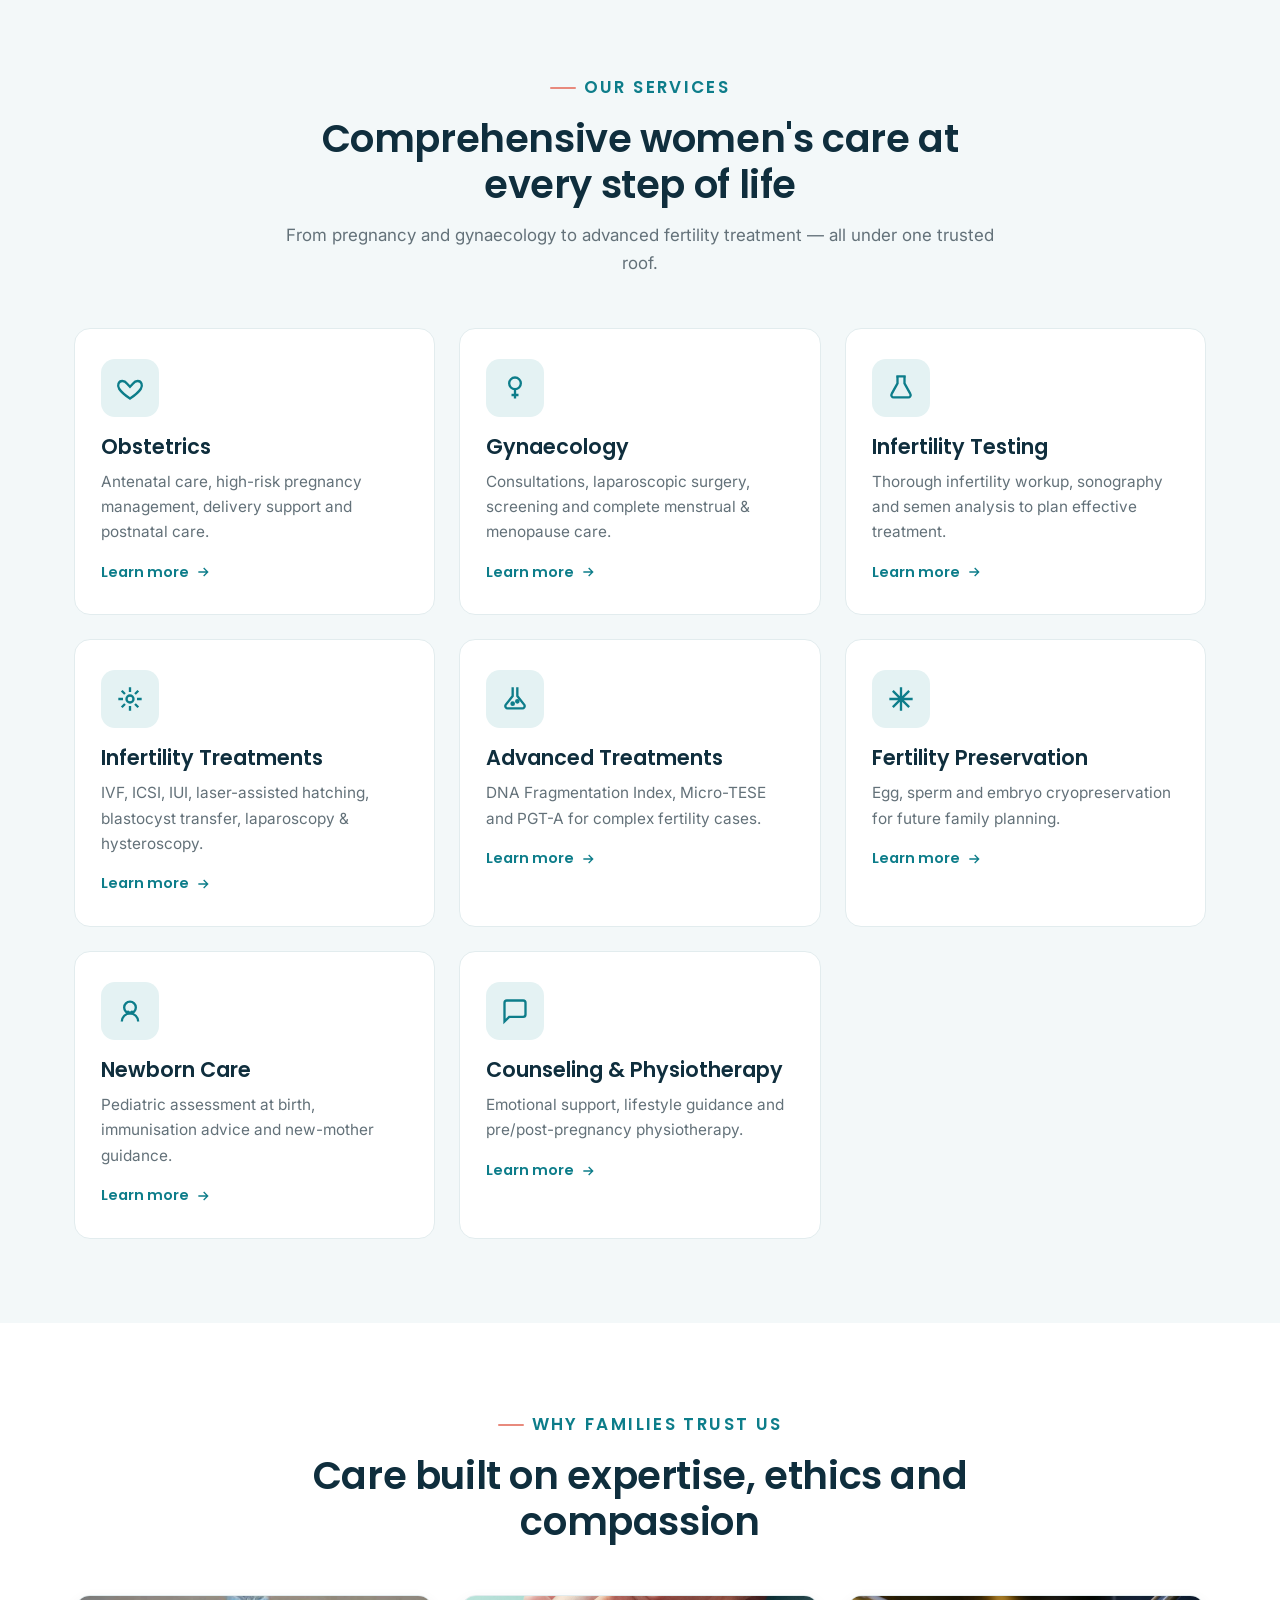
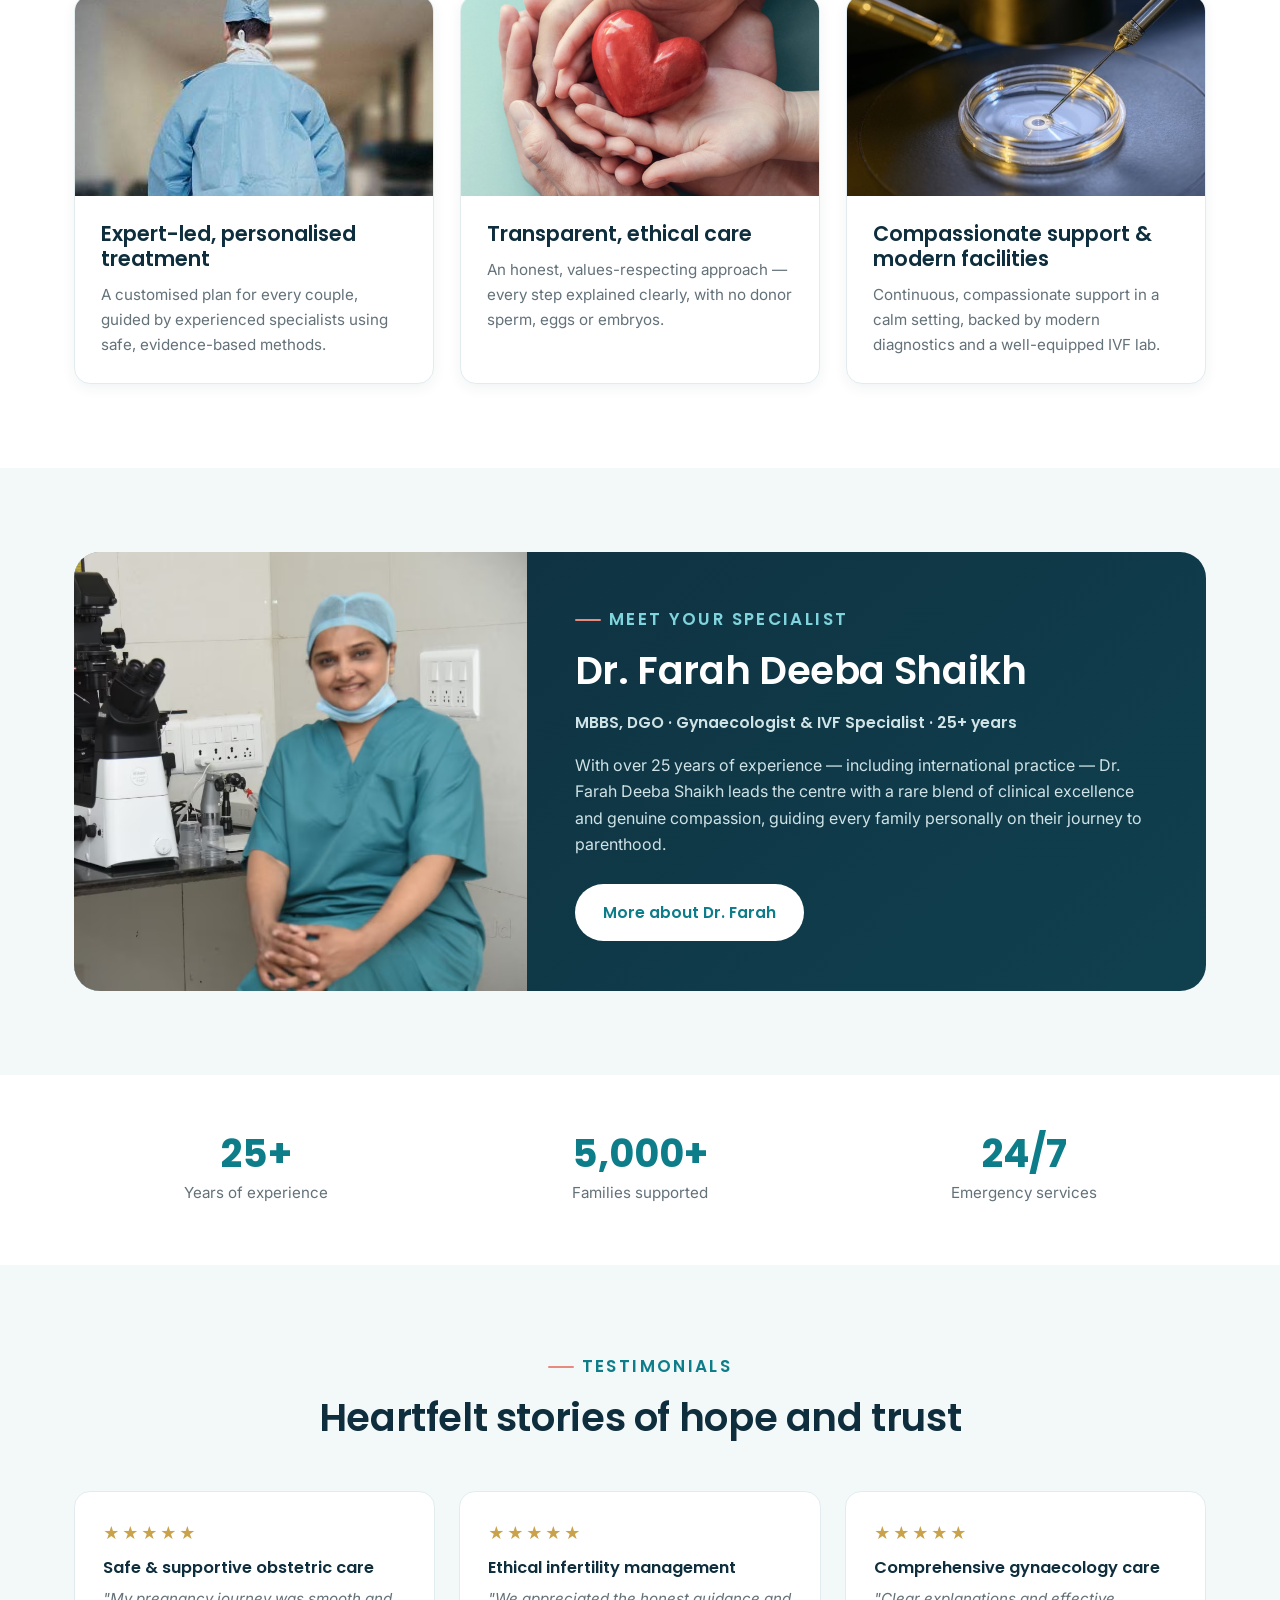
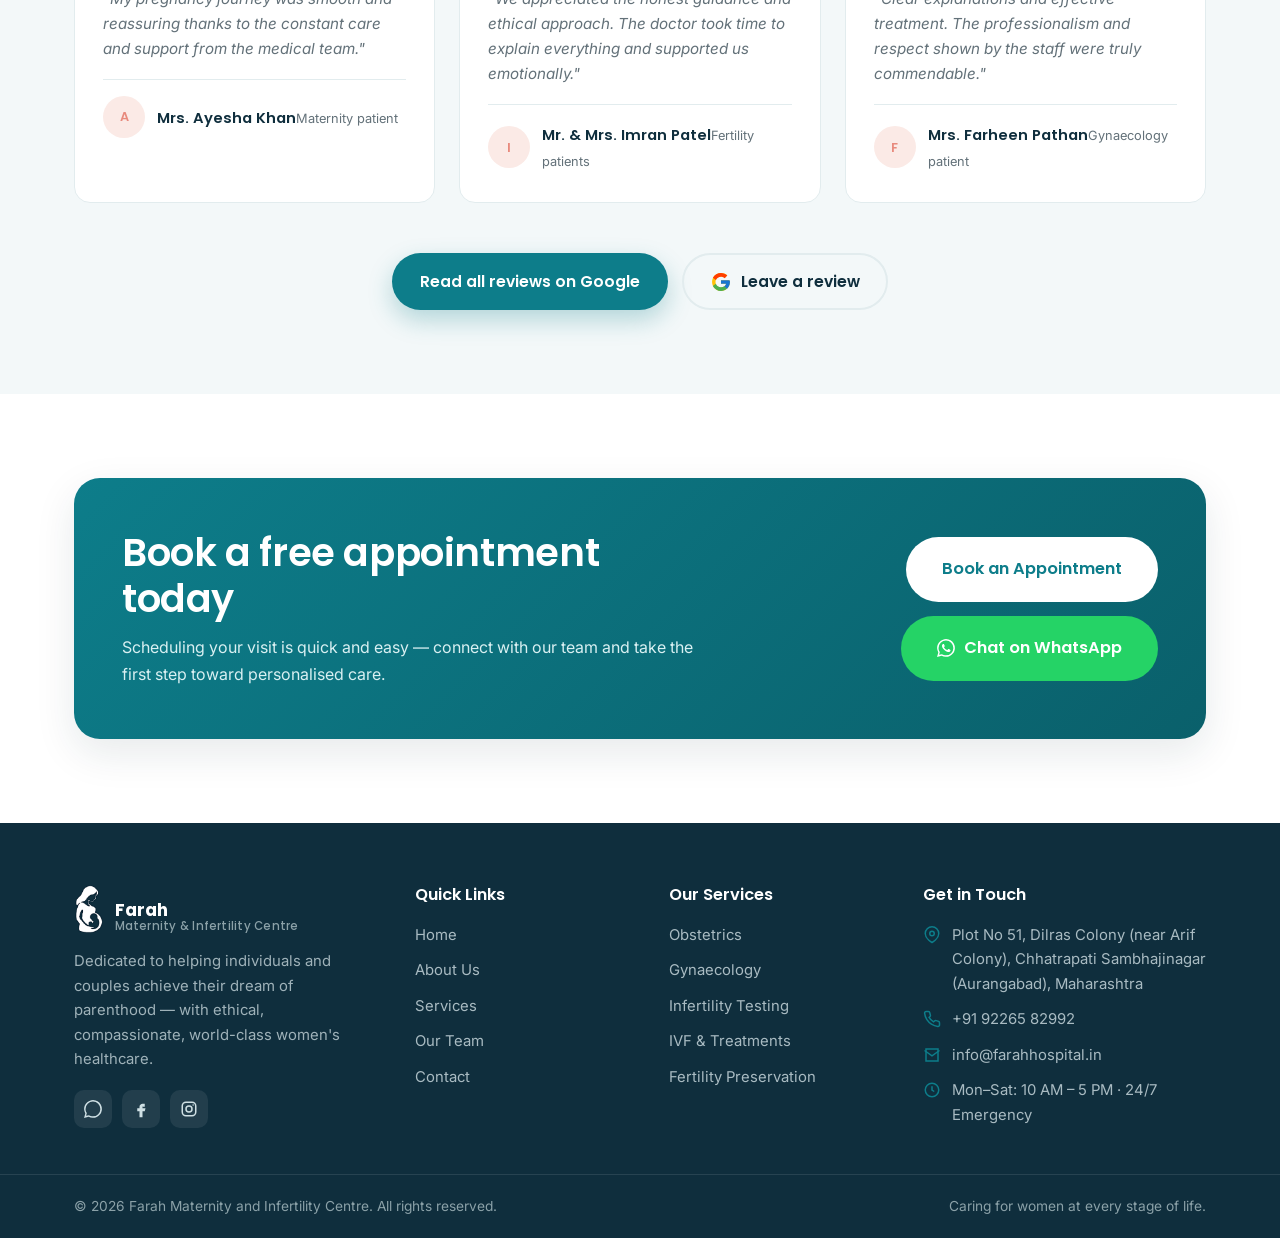
==== commit 776fe75c: "added: demo/farahhospital iter 8" ====
--- a/demo/farahhospital/index.html
+++ b/demo/farahhospital/index.html
@@ -90,10 +90,10 @@
         <span class="hb-ico"><svg viewBox="0 0 24 24" width="22" height="22" fill="currentColor"><path d="M12 21s-6.7-4.35-9.33-8.36C.9 9.78 2.07 6 5.4 6c1.94 0 3.2 1.1 3.95 2.13L12 11l2.65-2.87C15.4 7.1 16.66 6 18.6 6c3.33 0 4.5 3.78 2.73 6.64C18.7 16.65 12 21 12 21z"/></svg></span>
         <div><strong>25+ Years</strong><small>of trusted care</small></div>
       </div>
-      <div class="hero-badge b2">
-        <span class="hb-ico" style="background:#fff5d6;color:var(--gold)"><svg viewBox="0 0 24 24" width="22" height="22" fill="currentColor"><path d="M12 2l2.4 7.4H22l-6 4.6 2.3 7.4-6.3-4.6L5.7 21.4 8 14 2 9.4h7.6z"/></svg></span>
-        <div><strong>5.0 ★</strong><small>Google rating</small></div>
-      </div>
+      <!-- <div class="hero-badge b2">
+        <span class="hb-ico" style="background:#fff5d6;color:var(--gold)"><svg viewBox="0 0 24 24" fill="none" stroke="currentColor" stroke-width="2"><path d="M12 22s8-4 8-10V5l-8-3-8 3v7c0 6 8 10 8 10z"/></svg></span>
+        <div><strong>Ethical Care</strong><small><span>transparent &amp; honest</span></small></div>
+      </div> -->
     </div>
   </div>
 </section>
@@ -292,15 +292,15 @@
       </div>
     </div>
     <div class="reviews-cta">
-      <div class="g-badge">
+      <!-- <div class="g-badge">
         <svg viewBox="0 0 48 48" width="22" height="22" aria-hidden="true"><path fill="#FFC107" d="M43.6 20.5H42V20H24v8h11.3c-1.6 4.7-6.1 8-11.3 8-6.6 0-12-5.4-12-12s5.4-12 12-12c3.1 0 5.9 1.2 8 3.1l5.7-5.7C34 6.5 29.3 4.5 24 4.5 13.2 4.5 4.5 13.2 4.5 24S13.2 43.5 24 43.5 43.5 34.8 43.5 24c0-1.2-.1-2.4-.4-3.5z"/><path fill="#FF3D00" d="m6.3 14.7 6.6 4.8C14.7 16 19 12.5 24 12.5c3.1 0 5.9 1.2 8 3.1l5.7-5.7C34 6.5 29.3 4.5 24 4.5c-7.5 0-14 4.3-17.7 10.2z"/><path fill="#4CAF50" d="M24 43.5c5.2 0 9.9-2 13.4-5.2l-6.2-5.2c-2 1.5-4.6 2.4-7.2 2.4-5.2 0-9.6-3.3-11.3-7.9l-6.5 5C9.8 39.1 16.3 43.5 24 43.5z"/><path fill="#1976D2" d="M43.6 20.5H42V20H24v8h11.3c-.8 2.3-2.2 4.2-4.1 5.6l6.2 5.2C36.9 39 43.5 34 43.5 24c0-1.2-.1-2.4-.4-3.5z"/></svg>
         <span class="g-rate">5.0</span>
         <span class="g-stars">★★★★★</span>
         <span class="g-on">on Google</span>
-      </div>
+      </div> -->
       <div class="reviews-btns">
-        <a href="https://share.google/lVhhcCoQJOr2v8ozx" target="_blank" rel="noopener" class="btn btn-primary">Read all reviews on Google</a>
-        <a href="https://share.google/lVhhcCoQJOr2v8ozx" target="_blank" rel="noopener" class="btn btn-ghost">Leave a review</a>
+        <a href="https://www.google.com/search?client=safari&sca_esv=6de76e97ed3e54ba&cs=1&sxsrf=ANbL-n7Y7Xucqs5FffCH6aStJ_bUkUKHfA:1779602619462&si=AL3DRZEsmMGCryMMFSHJ3StBhOdZ2-6yYkXd_doETEE1OR-qOdXjKyU-xFHIRzZsOLwyQFU8A0T-7dsRdz_RDrPt_7fv2KNCvnO30s3xjNUYnC5mwKQ6xDQBuhWohfazsqQnSfI0w6ZwTNxcI8N7czFhWvkLUZSUxA%3D%3D&q=Farah+Maternity+Hospital+Reviews&sa=X&ved=2ahUKEwipxuWvoNGUAxW0lokEHQ7XE0EQ0bkNegQIJhAH&biw=1680&bih=1050&dpr=2" target="_blank" rel="noopener" class="btn btn-primary">Read all reviews on Google</a>
+        <a href=https://www.google.com/search?client=safari&sca_esv=6de76e97ed3e54ba&cs=1&sxsrf=ANbL-n7Y7Xucqs5FffCH6aStJ_bUkUKHfA:1779602619462&si=AL3DRZEsmMGCryMMFSHJ3StBhOdZ2-6yYkXd_doETEE1OR-qOdXjKyU-xFHIRzZsOLwyQFU8A0T-7dsRdz_RDrPt_7fv2KNCvnO30s3xjNUYnC5mwKQ6xDQBuhWohfazsqQnSfI0w6ZwTNxcI8N7czFhWvkLUZSUxA%3D%3D&q=Farah+Maternity+Hospital+Reviews&sa=X&ved=2ahUKEwipxuWvoNGUAxW0lokEHQ7XE0EQ0bkNegQIJhAH&biw=1680&bih=1050&dpr=2" target="_blank" rel="noopener" class="btn btn-ghost"><svg viewBox="0 0 48 48" width="22" height="22" aria-hidden="true"><path fill="#FFC107" d="M43.6 20.5H42V20H24v8h11.3c-1.6 4.7-6.1 8-11.3 8-6.6 0-12-5.4-12-12s5.4-12 12-12c3.1 0 5.9 1.2 8 3.1l5.7-5.7C34 6.5 29.3 4.5 24 4.5 13.2 4.5 4.5 13.2 4.5 24S13.2 43.5 24 43.5 43.5 34.8 43.5 24c0-1.2-.1-2.4-.4-3.5z"/><path fill="#FF3D00" d="m6.3 14.7 6.6 4.8C14.7 16 19 12.5 24 12.5c3.1 0 5.9 1.2 8 3.1l5.7-5.7C34 6.5 29.3 4.5 24 4.5c-7.5 0-14 4.3-17.7 10.2z"/><path fill="#4CAF50" d="M24 43.5c5.2 0 9.9-2 13.4-5.2l-6.2-5.2c-2 1.5-4.6 2.4-7.2 2.4-5.2 0-9.6-3.3-11.3-7.9l-6.5 5C9.8 39.1 16.3 43.5 24 43.5z"/><path fill="#1976D2" d="M43.6 20.5H42V20H24v8h11.3c-.8 2.3-2.2 4.2-4.1 5.6l6.2 5.2C36.9 39 43.5 34 43.5 24c0-1.2-.1-2.4-.4-3.5z"/></svg>Leave a review</a>
       </div>
     </div>
   </div>
--- a/demo/farahhospital/styles.css
+++ b/demo/farahhospital/styles.css
@@ -213,13 +213,22 @@
 @media(max-width:560px){.doctor-body .doc-creds{grid-template-columns:1fr}}
 
 /* ---------- Stats band ---------- */
-.stats{display:grid;grid-template-columns:repeat(4,1fr);gap:20px;text-align:center}
+.stats{display:grid;grid-template-columns:repeat(3,1fr);gap:20px;text-align:center}
 .stat strong{font-family:"Poppins";font-size:clamp(2rem,3vw,2.7rem);color:var(--teal);display:block;line-height:1}
 .stat span{color:var(--muted);font-size:.95rem;margin-top:6px;display:block}
 
 /* ---------- Testimonials ---------- */
-.tst-grid{display:grid;grid-template-columns:repeat(3,1fr);gap:24px}
-.tst{background:#fff;border:1px solid var(--line);border-radius:var(--radius);padding:28px}
+.tst-grid{
+  display:flex;overflow-x:auto;scroll-snap-type:x mandatory;scroll-behavior:smooth;
+  gap:24px;padding-bottom:6px;-webkit-overflow-scrolling:touch;
+  scrollbar-width:none;cursor:grab
+}
+.tst-grid::-webkit-scrollbar{display:none}
+.tst-grid:active{cursor:grabbing}
+.tst{
+  background:#fff;border:1px solid var(--line);border-radius:var(--radius);padding:28px;
+  flex:0 0 calc(33.333% - 16px);min-width:0;scroll-snap-align:start
+}
 .tst .stars{color:var(--gold);font-size:1rem;letter-spacing:2px;margin-bottom:12px}
 .tst h4{font-family:"Poppins";color:var(--navy);font-size:1.02rem;margin-bottom:8px}
 .tst p{color:var(--muted);font-size:.95rem;font-style:italic}
@@ -431,7 +440,7 @@
 
 /* @keyframes wapulse{0%{box-shadow:0 10px 26px rgba(37,211,102,.45),0 0 0 0 rgba(37,211,102,.4)}70%{box-shadow:0 10px 26px rgba(37,211,102,.45),0 0 0 16px rgba(37,211,102,0)}100%{box-shadow:0 10px 26px rgba(37,211,102,.45),0 0 0 0 rgba(37,211,102,0)}} */
 
-
+.tst-dots{display:none}
 
 /* ---------- Responsive ---------- */
 @media (max-width:980px){
@@ -440,7 +449,19 @@
   .about-grid,.doctor-grid,.contact-grid,.svc-block,.cta-band{grid-template-columns:1fr;gap:34px}
   .svc-block.flip .svc-media{order:0}
   .cta-band .cta-actions{justify-content:flex-start}
-  .cards,.why-grid,.tst-grid{grid-template-columns:repeat(2,1fr)}
+  /* Testimonial carousel dots */
+  .tst-dots{display:flex;justify-content:center;align-items:center;gap:8px;margin-top:22px}
+  .tst-dot{width:8px;height:8px;border-radius:50%;background:var(--line);border:none;padding:0;cursor:pointer;transition:background .22s,transform .22s,width .22s}
+  .tst-dot.active{background:var(--teal);transform:scale(1.25);width:22px;border-radius:4px}
+  .cards{grid-template-columns:repeat(2,1fr)}
+  .tst .tst{flex:0 0 calc(50% - 12px)}
+  .why-grid{
+    display:flex;overflow-x:auto;scroll-snap-type:x mandatory;scroll-behavior:smooth;
+    gap:16px;padding-bottom:6px;-webkit-overflow-scrolling:touch;scrollbar-width:none
+  }
+  .why-grid::-webkit-scrollbar{display:none}
+  .why-card{flex:0 0 82%;scroll-snap-align:center;scroll-snap-stop:always}
+  .tst{flex:0 0 85%;scroll-snap-align:center;scroll-snap-stop:always}
   .team-grid{grid-template-columns:repeat(3,1fr)}
   .trust .container{grid-template-columns:repeat(2,1fr);gap:18px}
   .trust-item:nth-child(odd){border-left:none}
@@ -461,7 +482,18 @@
   .nav-toggle{display:flex}
   .nav-cta .btn-primary{display:none}
   .nav-call .label{display:none}
-  .cards,.why-grid,.tst-grid,.team-grid{grid-template-columns:1fr}
+  /* Testimonial carousel dots */
+  .tst-dots{display:flex;justify-content:center;align-items:center;gap:8px;margin-top:22px}
+  .tst-dot{width:8px;height:8px;border-radius:50%;background:var(--line);border:none;padding:0;cursor:pointer;transition:background .22s,transform .22s,width .22s}
+  .tst-dot.active{background:var(--teal);transform:scale(1.25);width:22px;border-radius:4px}
+  .cards,.team-grid{grid-template-columns:1fr}
+  .why-grid{
+    display:flex;overflow-x:auto;scroll-snap-type:x mandatory;scroll-behavior:smooth;
+    gap:16px;padding-bottom:6px;-webkit-overflow-scrolling:touch;scrollbar-width:none
+  }
+  .why-grid::-webkit-scrollbar{display:none}
+  .why-card{flex:0 0 82%;scroll-snap-align:center;scroll-snap-stop:always}
+  .tst{flex:0 0 85%;scroll-snap-align:center;scroll-snap-stop:always}
   .stats{grid-template-columns:1fr 1fr}
   .form-row{grid-template-columns:1fr}
   .doctor-body,.cta-band{padding:34px 26px}
@@ -477,6 +509,12 @@
 @media (max-width:980px){
   .hero-copy{order:2}
   .hero-figure{order:1}
+  .services-cards{grid-template-columns:1fr 1fr 1fr;gap:12px}
+  .services-cards .card{padding:14px 12px;text-align:left;display:flex;flex-direction:row;align-items:center;gap:10px}
+  .services-cards .card .c-ico{flex-shrink:0;margin:0;width:46px;height:46px}
+  .services-cards .card .c-ico svg{width:22px;height:22px}
+  .services-cards .card h3{flex:1;font-size:.95rem;margin:0}
+  .services-cards .card p, .services-cards .card .c-link{display:none}
 }
 @media (max-width:680px){
   .services-cards{grid-template-columns:1fr;gap:12px}
@@ -485,7 +523,7 @@
   .services-cards .card .c-ico svg{width:22px;height:22px}
   .services-cards .card h3{flex:1;font-size:.95rem;margin:0}
   .services-cards .card p, .services-cards .card .c-link{display:none}
-  .tst-grid .tst:nth-child(n+3){display:none}
+
   .mobile-bar{display:flex;flex-direction:column;align-items:center;justify-content:space-around;gap:0}
   body{padding-bottom:66px}
 }
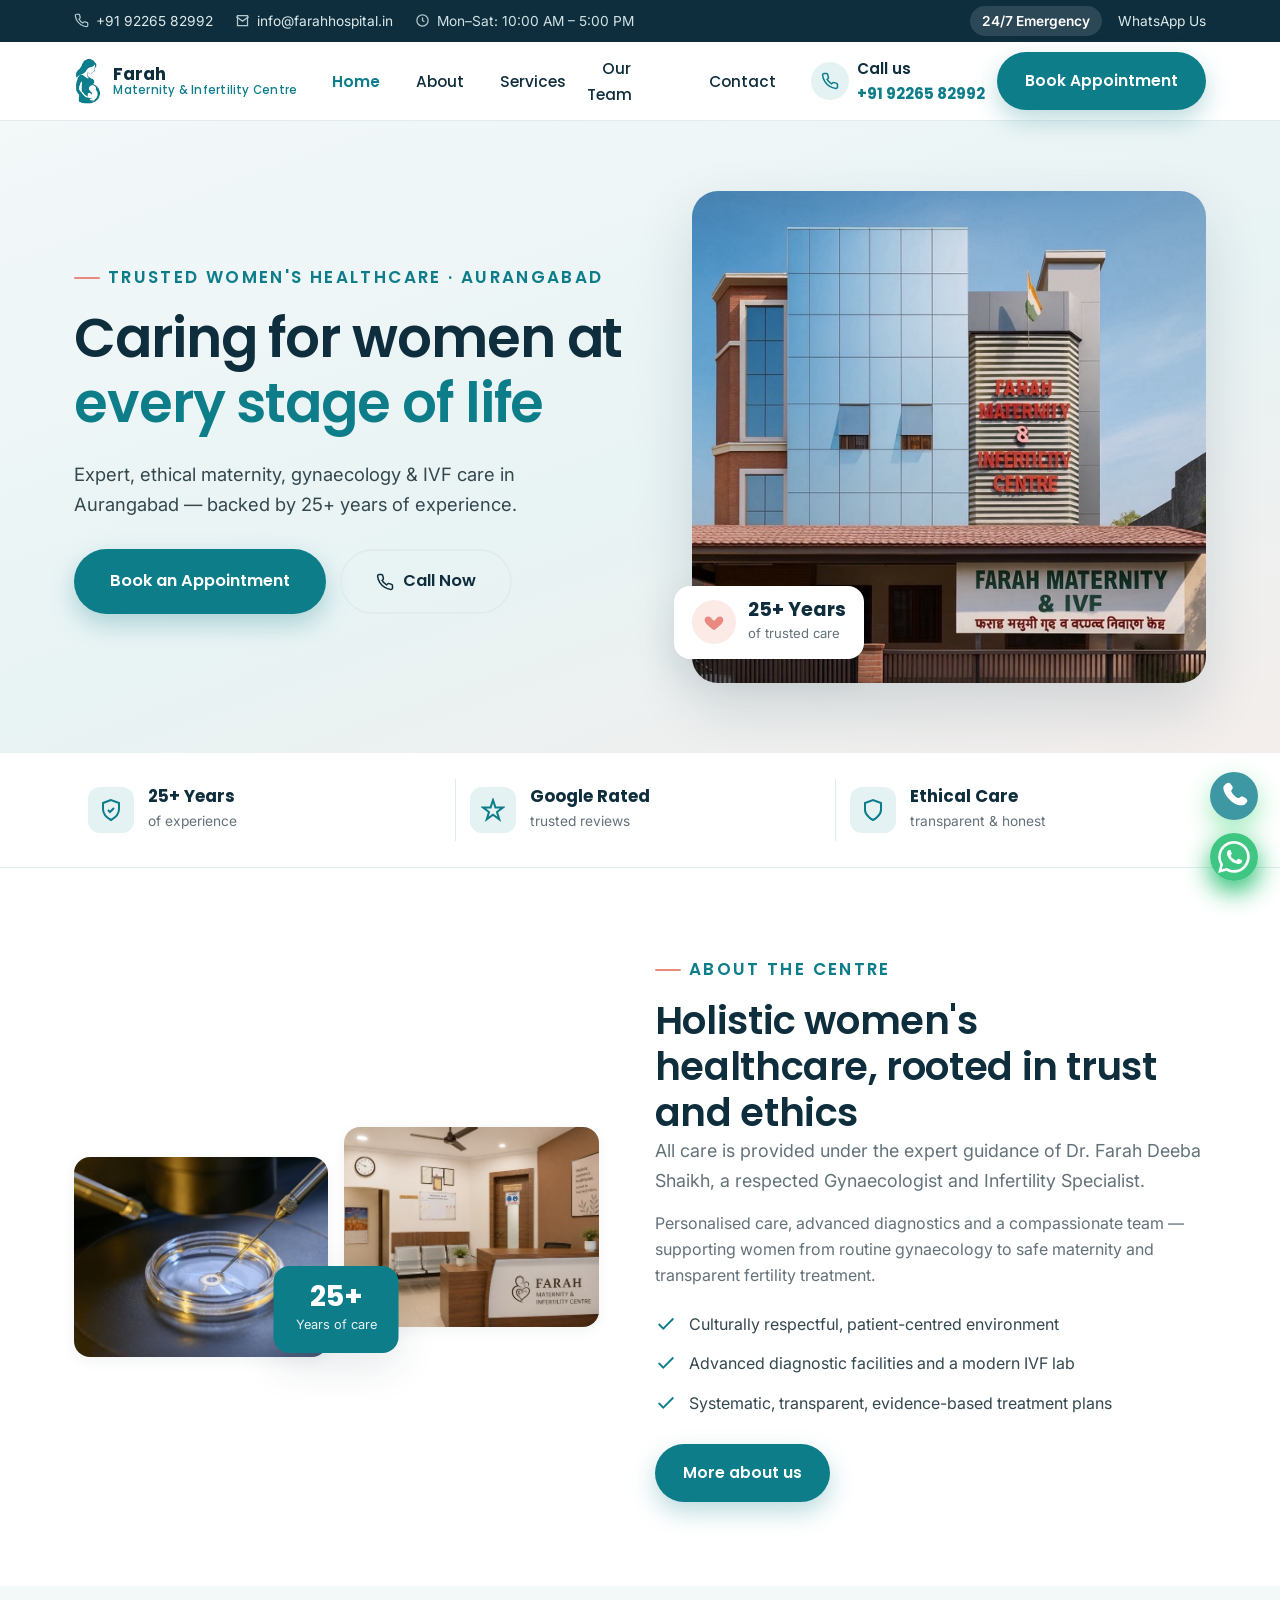
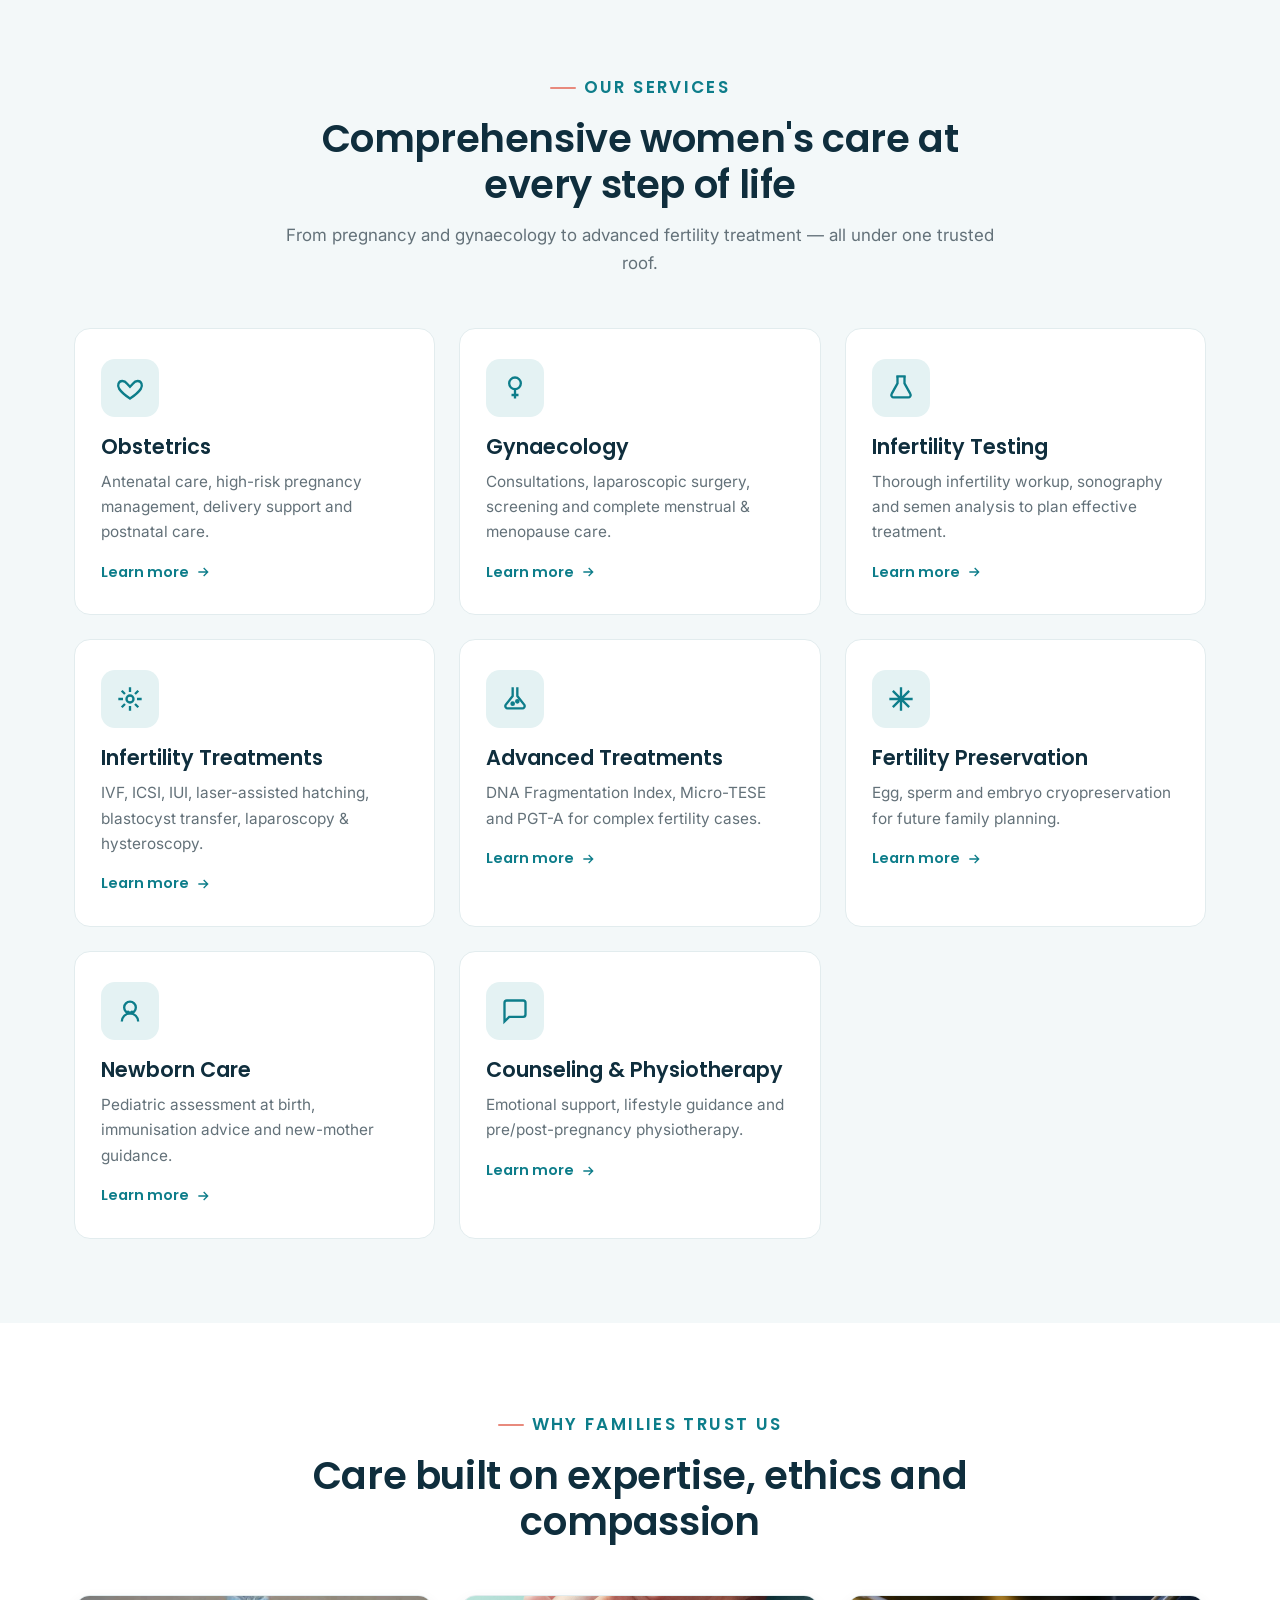
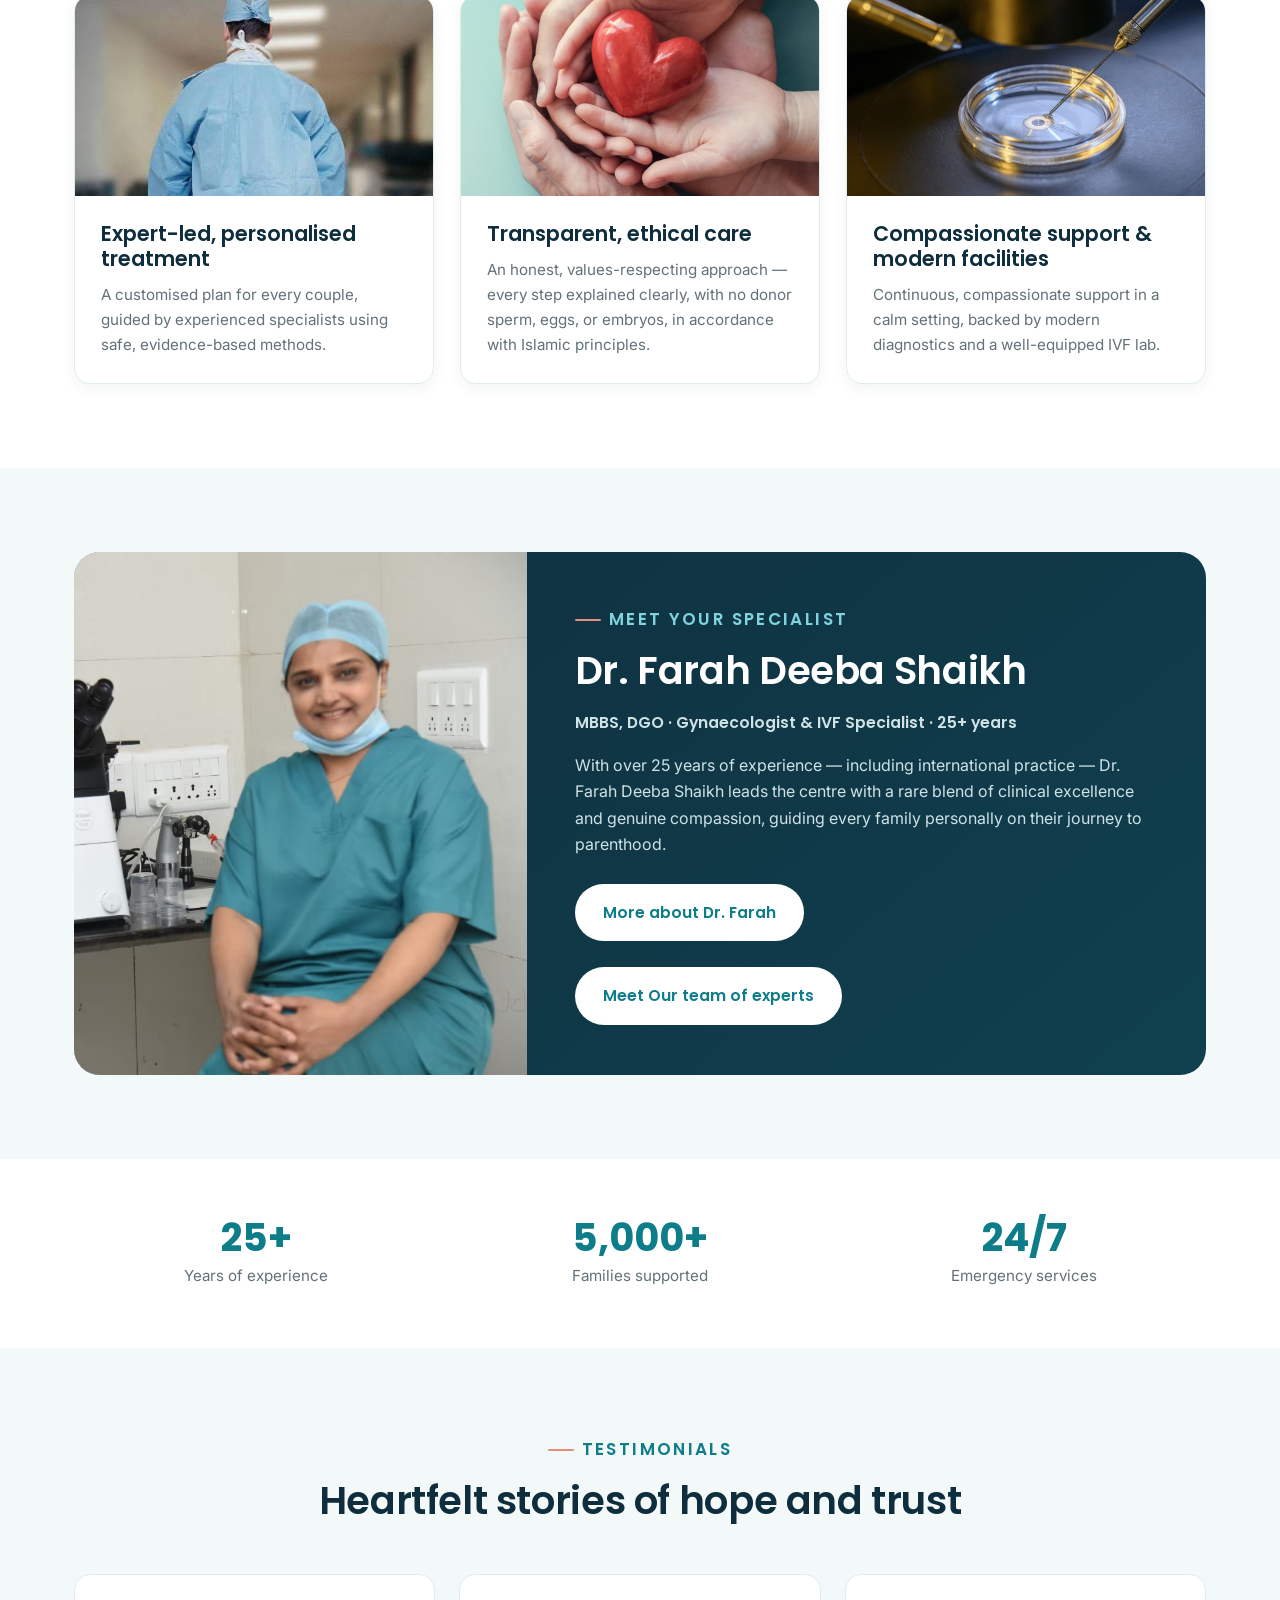
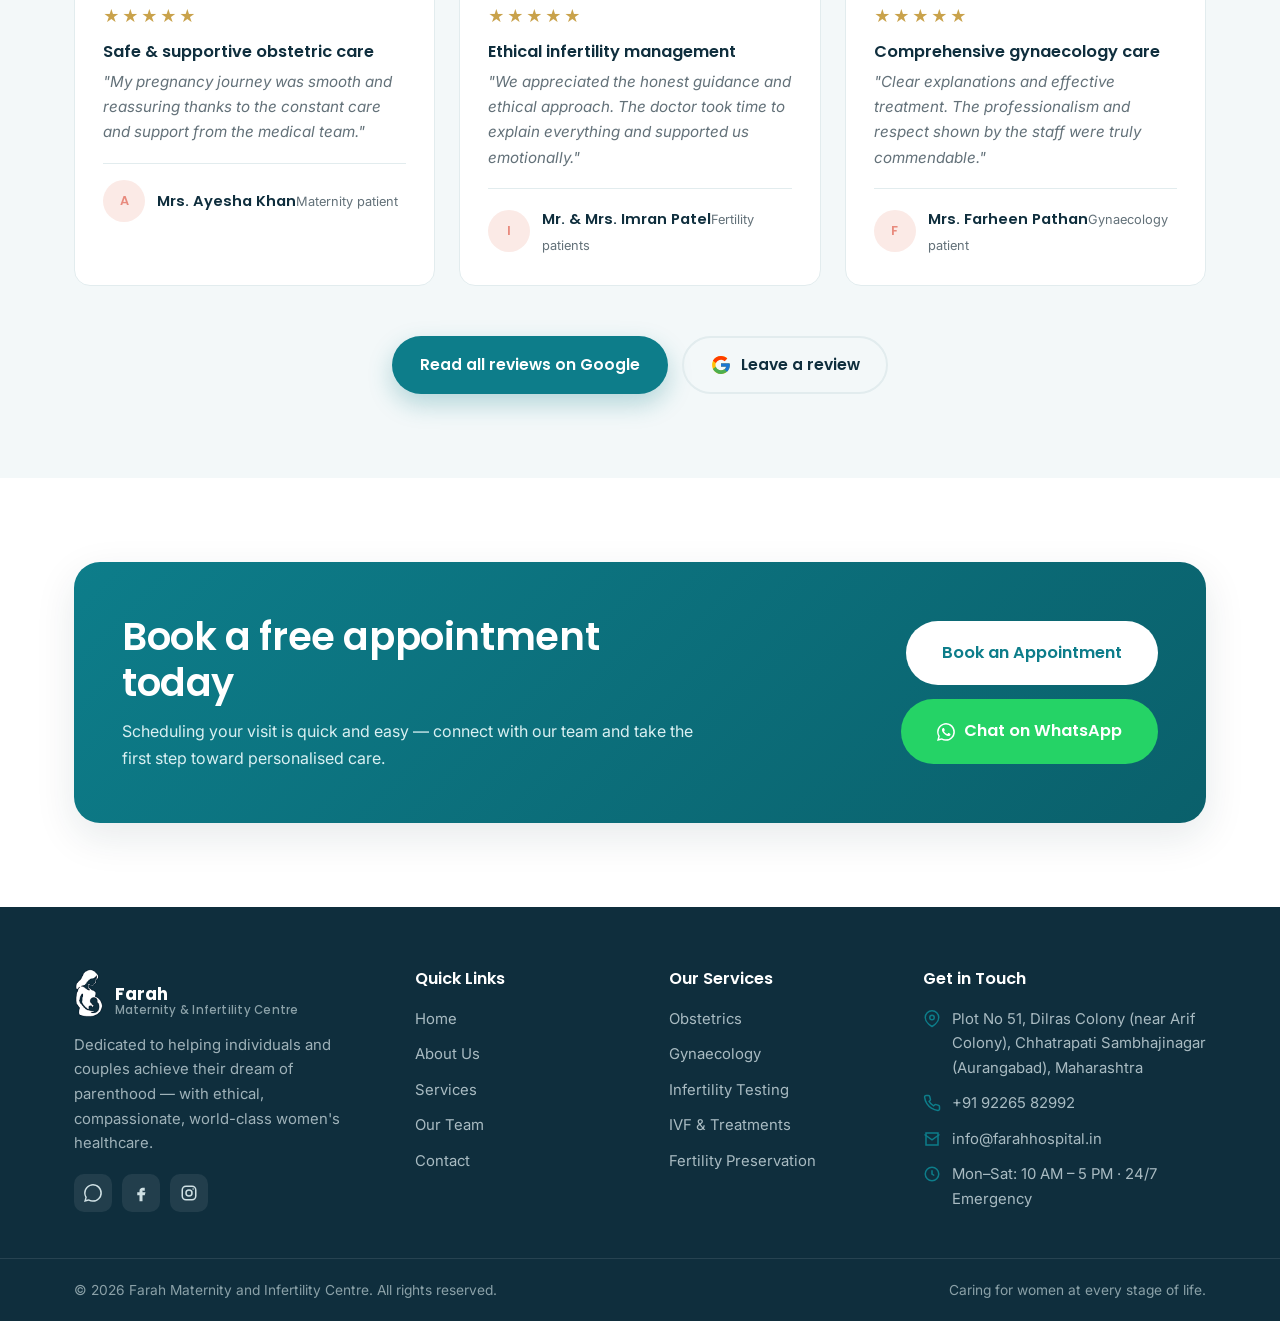
==== commit dfec84ff: "added: demo/farahhospital iter 9" ====
--- a/demo/farahhospital/index.html
+++ b/demo/farahhospital/index.html
@@ -219,7 +219,7 @@
         <img src="images/ethics.jpeg" alt="Transparent fertility care">
         <div class="wc-body">
           <h3>Transparent, ethical care</h3>
-          <p>An honest, values-respecting approach — every step explained clearly, with no donor sperm, eggs or embryos.</p>
+          <p>An honest, values-respecting approach — every step explained clearly, with no donor sperm, eggs, or embryos, in accordance with Islamic principles.</p>
         </div>
       </div>
       <div class="why-card">
@@ -247,6 +247,7 @@
           <p class="doc-creds-line">MBBS, DGO · Gynaecologist &amp; IVF Specialist · 25+ years</p>
           <p>With over 25 years of experience — including international practice — Dr. Farah Deeba Shaikh leads the centre with a rare blend of clinical excellence and genuine compassion, guiding every family personally on their journey to parenthood.</p>
           <div style="margin-top:26px"><a href="about.html#dr-farah" class="btn btn-white">More about Dr. Farah</a></div>
+          <div style="margin-top:26px"><a href="team.html" class="btn btn-white">Meet Our team of experts</a></div>
         </div>
       </div>
     </div>
